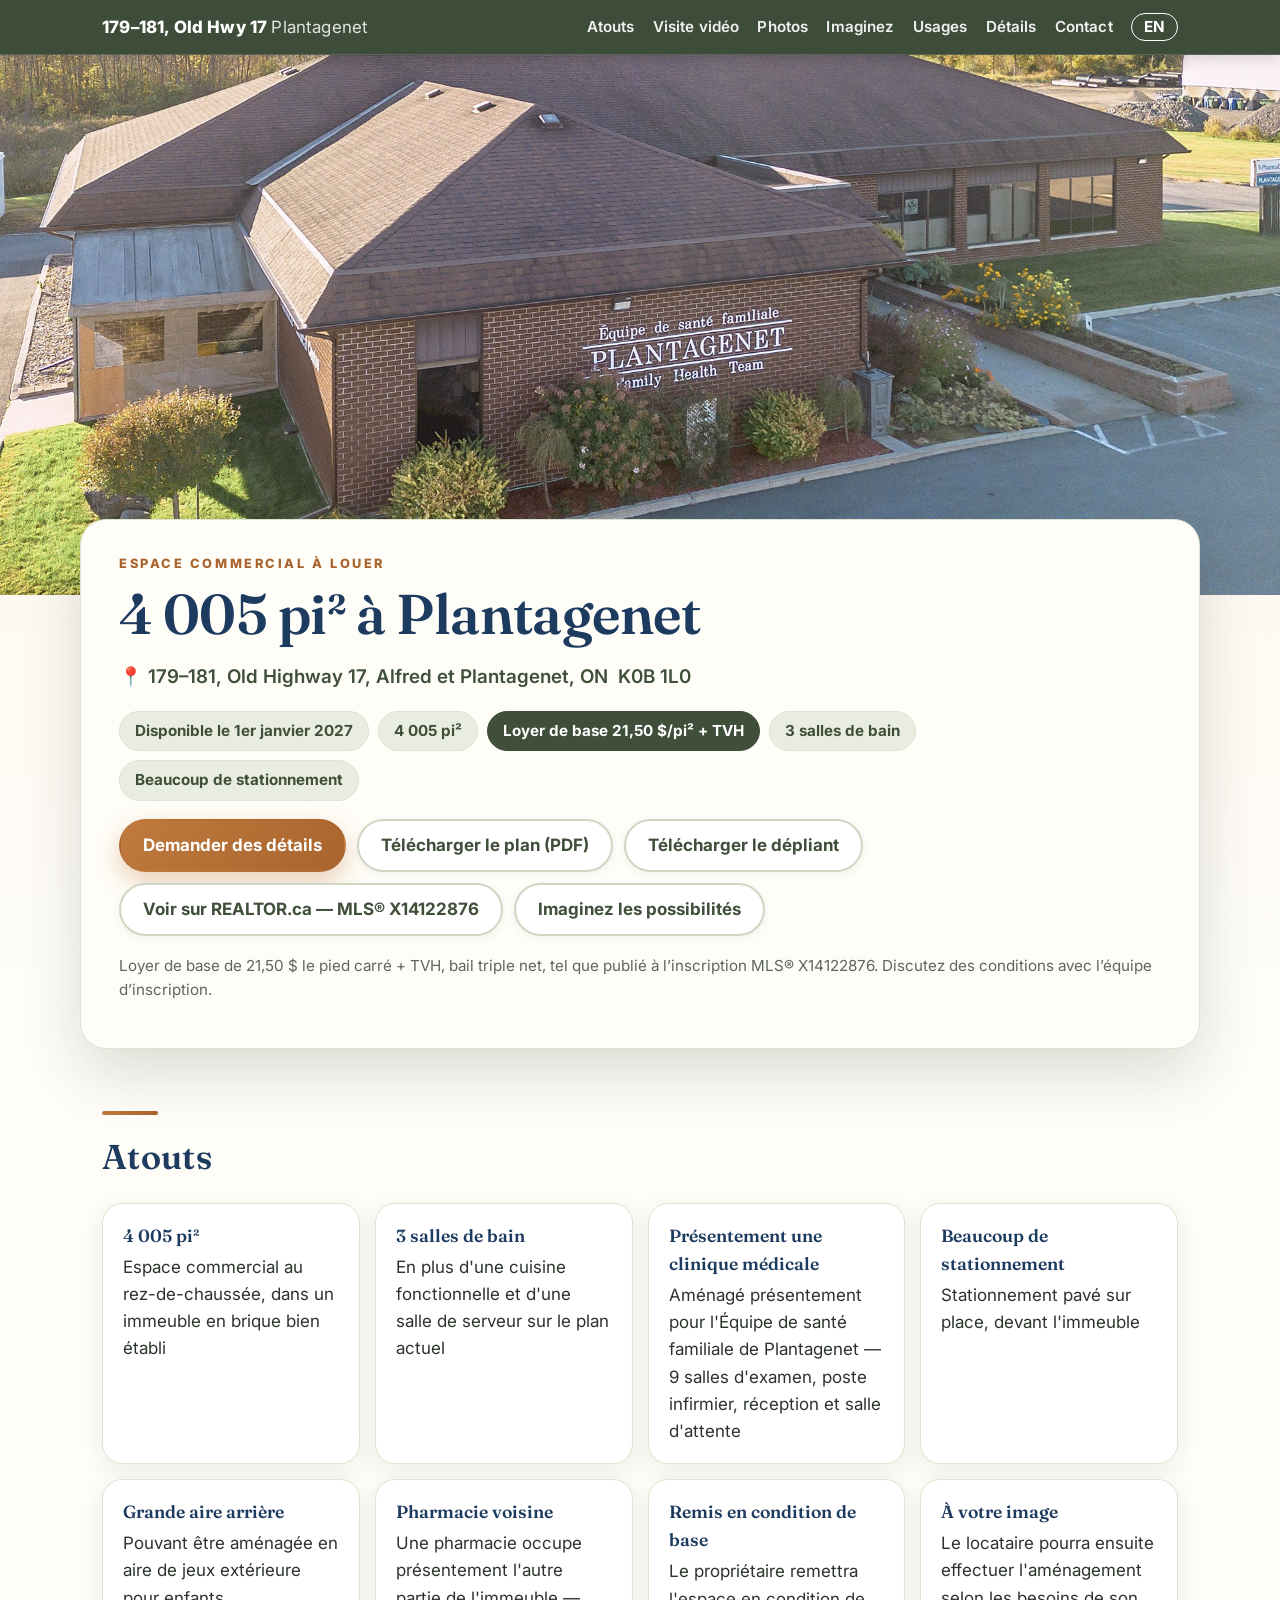
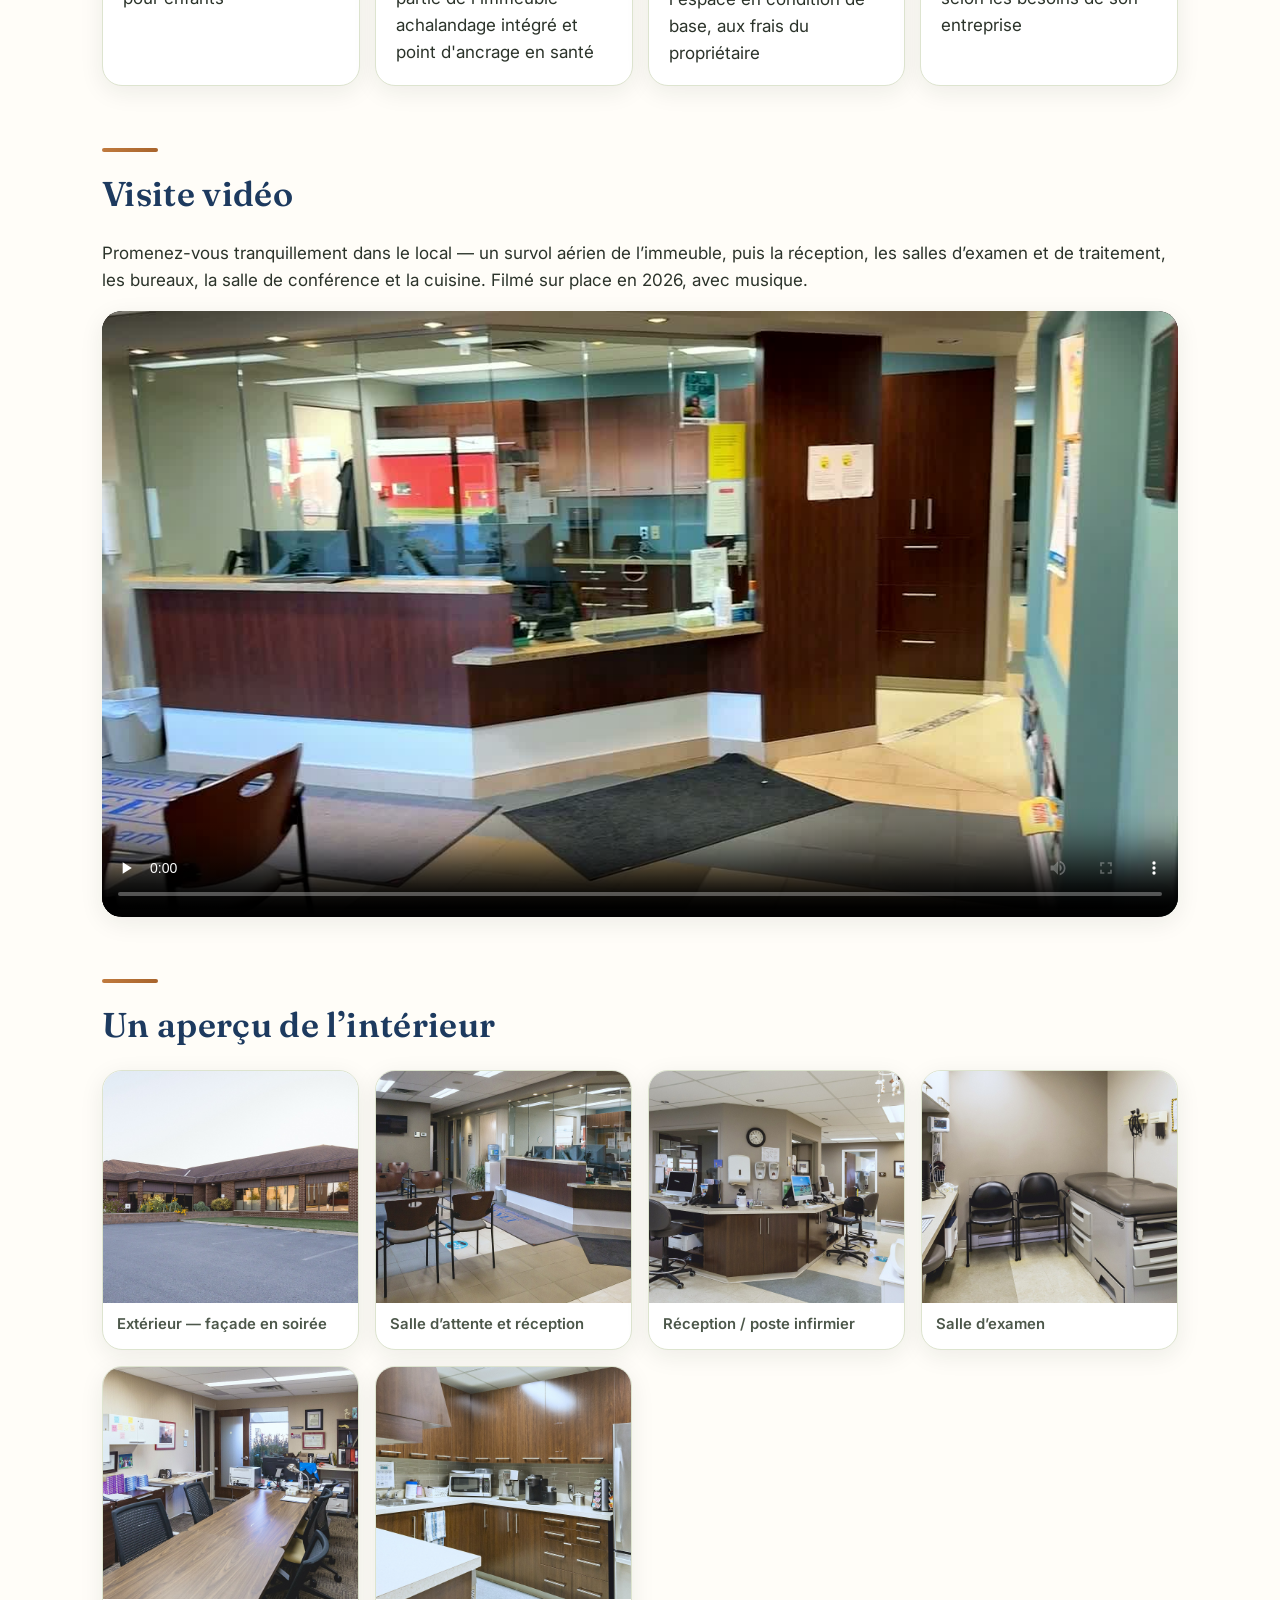
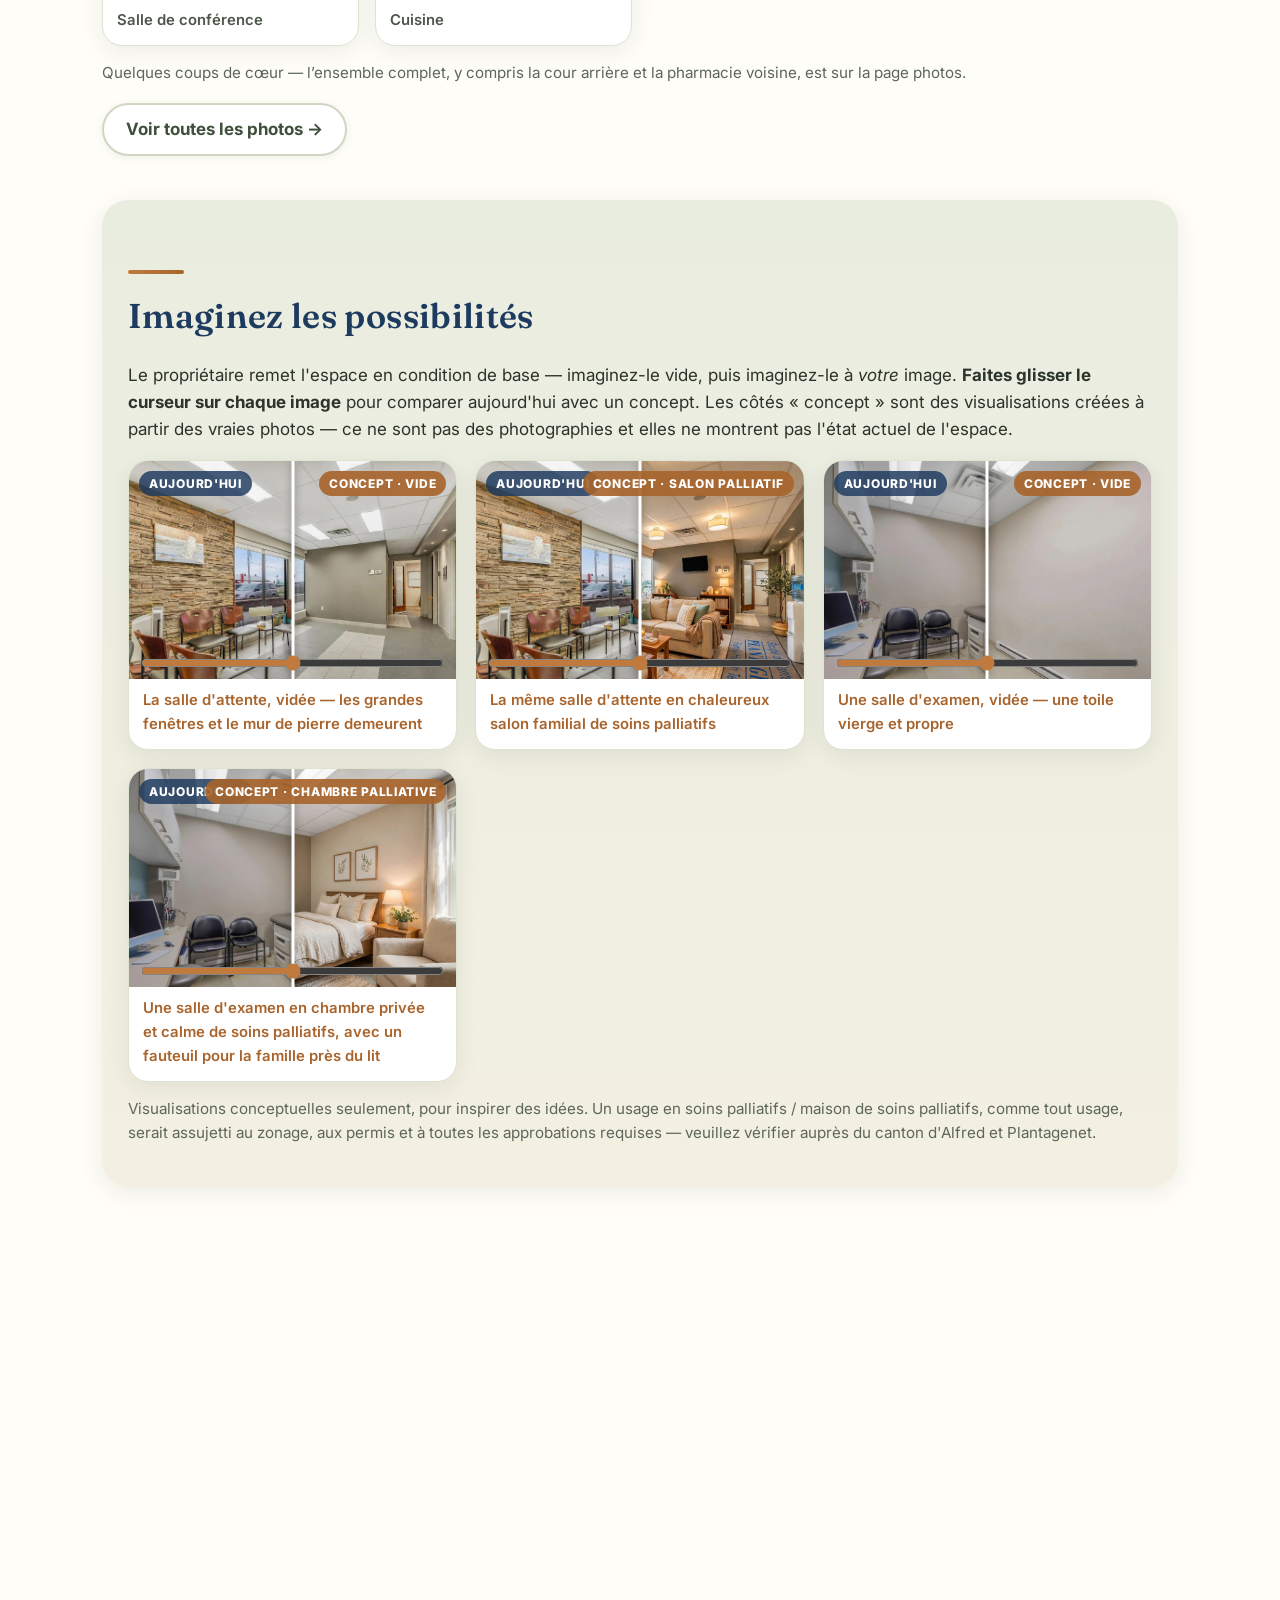
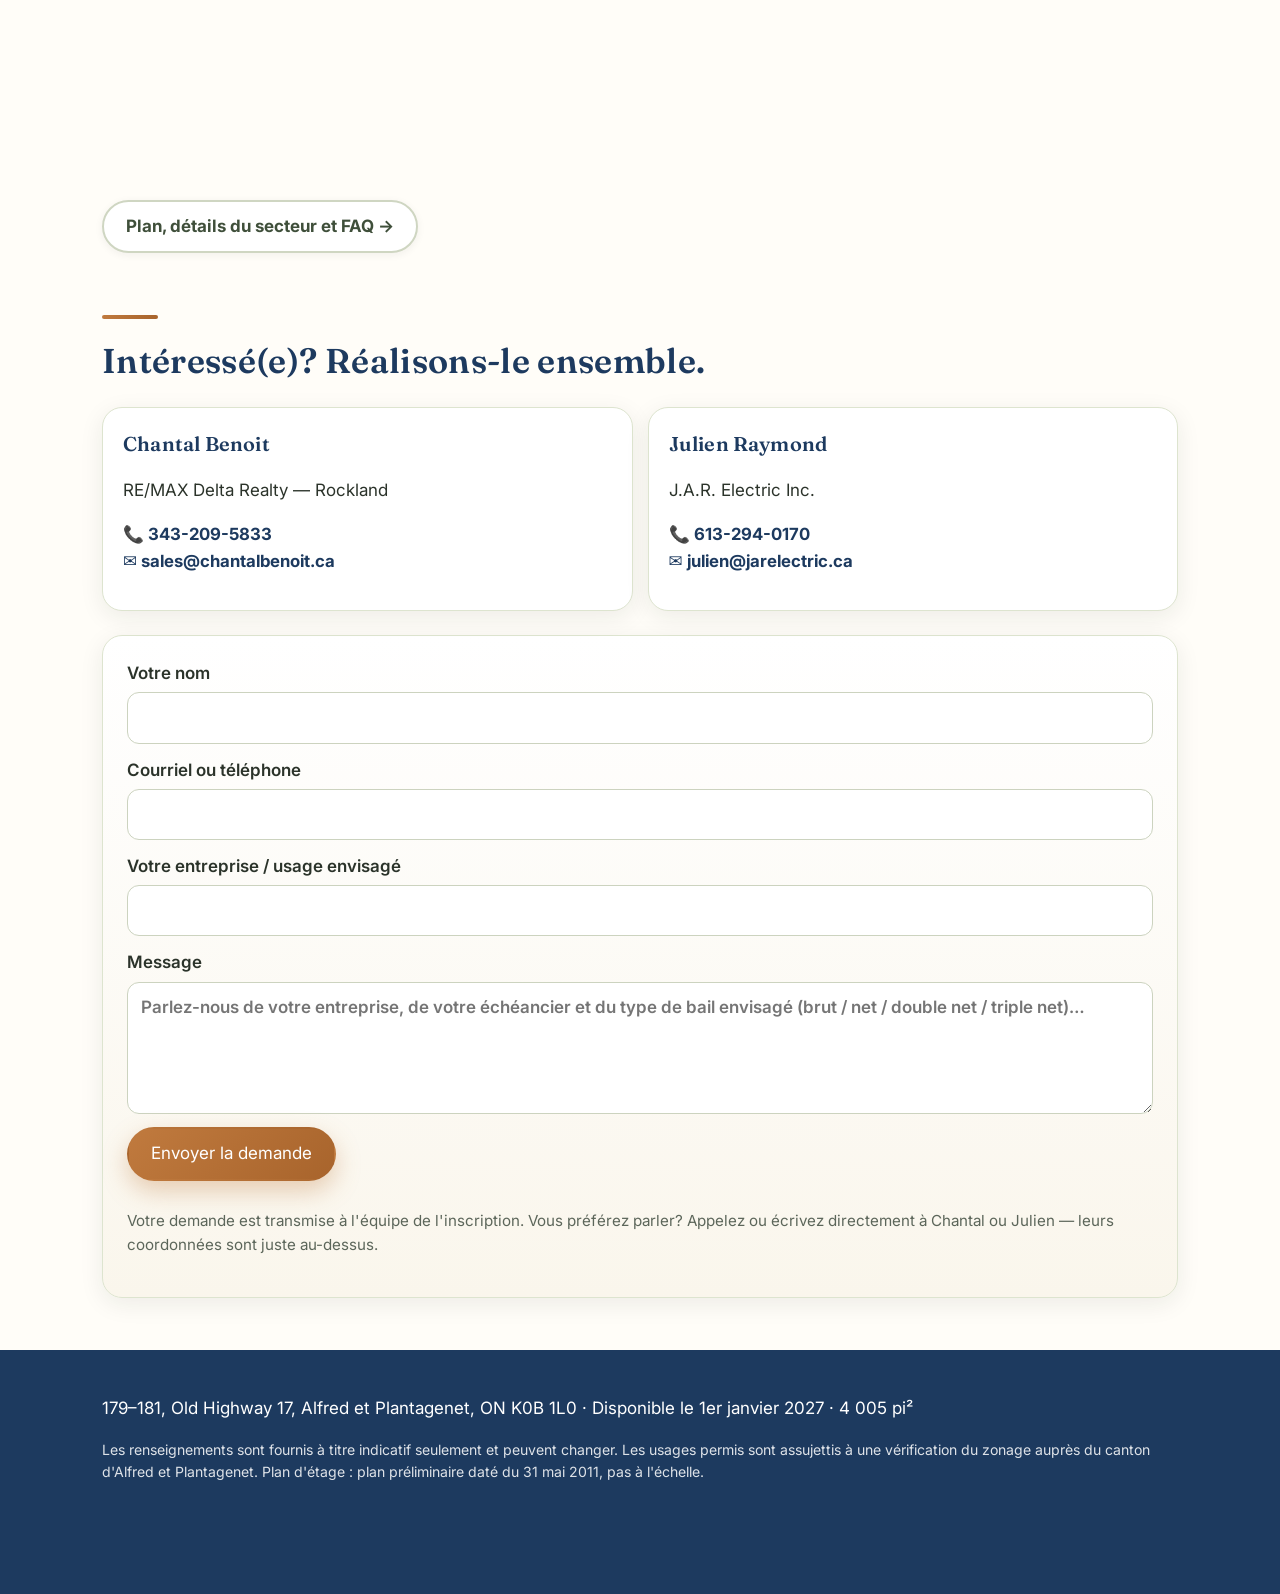
==== fr/index.html @ a7c8dd20 "v8: lighter homepage, photos + details pages, new video music" ====
<!DOCTYPE html>
<html lang="fr">
<head>
<meta charset="UTF-8">
<meta name="viewport" content="width=device-width, initial-scale=1">
<title>Espace commercial à louer — 179–181, Old Highway 17, Plantagenet, ON | 4 005 pi² — Disponible le 1er janvier 2027</title>
<meta name="description" content="4 005 pi² d'espace commercial à louer au 179–181, Old Highway 17, Alfred et Plantagenet, ON K0B 1L0. Disponible le 1er janvier 2027. 3 salles de bain, cuisine fonctionnelle, beaucoup de stationnement, grande aire arrière. Idéal pour garderie, bureau professionnel, entreprise médicale ou de services. Chantal Benoit 343-209-5833 ou Julien Raymond 613-294-0170.">
<link rel="alternate" hreflang="en" href="../">
<link rel="preconnect" href="https://fonts.googleapis.com">
<link rel="preconnect" href="https://fonts.gstatic.com" crossorigin>
<link href="https://fonts.googleapis.com/css2?family=Fraunces:opsz,wght@9..144,500;9..144,600;9..144,700&family=Inter:wght@400;600;700;800&display=swap" rel="stylesheet">
<link rel="icon" href="../assets/favicon.svg" type="image/svg+xml">
<meta property="og:type" content="website">
<meta property="og:title" content="Espace commercial à louer — 179–181, Old Highway 17, Plantagenet, ON">
<meta property="og:description" content="4 005 pi² d'espace commercial à louer à Plantagenet, Ontario. Disponible le 1er janvier 2027. Loyer de base 21,50 $/pi² + TVH (bail triple net).">
<meta property="og:image" content="https://prescott-russell-sites.github.io/179-181-old-highway-17/assets/dan/hero-drone.jpg">
<meta property="og:url" content="https://prescott-russell-sites.github.io/179-181-old-highway-17/fr/">
<link rel="preload" as="image" href="../assets/dan/hero-drone.jpg">
<link rel="stylesheet" href="../assets/style.css">
</head>
<body>
<header class="topbar">
  <div class="wrap topbar-in">
    <a class="brand" href="#">179–181, Old Hwy 17 <span>Plantagenet</span></a>
    <nav>
      <a href="#atouts">Atouts</a><a href="#video">Visite vidéo</a><a href="photos.html">Photos</a><a href="#vision">Imaginez</a><a href="#usages">Usages</a><a href="details.html">Détails</a><a href="#contact">Contact</a>
      <a class="lang" href="../">EN</a>
    </nav>
  </div>
</header>

<section class="hero">
  <img class="hero-img" src="../assets/dan/hero-drone.jpg" alt="Vue aérienne de l'immeuble commercial en brique au 179–181, Old Highway 17, Plantagenet — présentement l'Équipe de santé familiale de Plantagenet">
  <div class="hero-card wrap">
    <p class="eyebrow">Espace commercial à louer</p>
    <h1>4 005 pi² à Plantagenet</h1>
    <p class="addr">📍 179–181, Old Highway 17, Alfred et Plantagenet, ON&nbsp; K0B&nbsp;1L0</p>
    <div class="badges">
      <span>Disponible le 1er janvier 2027</span><span>4 005 pi²</span><span>Loyer de base 21,50 $/pi² + TVH</span><span>3 salles de bain</span><span>Beaucoup de stationnement</span>
    </div>
    <div class="cta-row">
      <a class="btn primary" href="#contact">Demander des détails</a>
      <a class="btn" href="../assets/floor-plan-2011.pdf" download>Télécharger le plan (PDF)</a>
      <a class="btn" href="../assets/flyer.jpg" download>Télécharger le dépliant</a>
      <a class="btn" href="https://www.realtor.ca/real-estate/30450853/179-old-highway-17-highway-alfred-and-plantagenet-608-plantagenet" target="_blank" rel="noopener">Voir sur REALTOR.ca — MLS® X14122876</a>
      <a class="btn" href="#vision">Imaginez les possibilités</a>
    </div>
    <p class="note">Loyer de base de 21,50 $ le pied carré + TVH, bail triple net, tel que publié à l’inscription MLS® X14122876. Discutez des conditions avec l’équipe d’inscription.</p>
  </div>
</section>

<main class="wrap">
  <section id="atouts">
    <h2>Atouts</h2>
    <div class="grid">
      <div class="card"><strong>4 005 pi²</strong><span>Espace commercial au rez-de-chaussée, dans un immeuble en brique bien établi</span></div>
      <div class="card"><strong>3 salles de bain</strong><span>En plus d'une cuisine fonctionnelle et d'une salle de serveur sur le plan actuel</span></div>
      <div class="card"><strong>Présentement une clinique médicale</strong><span>Aménagé présentement pour l'Équipe de santé familiale de Plantagenet — 9 salles d'examen, poste infirmier, réception et salle d'attente</span></div>
      <div class="card"><strong>Beaucoup de stationnement</strong><span>Stationnement pavé sur place, devant l'immeuble</span></div>
      <div class="card"><strong>Grande aire arrière</strong><span>Pouvant être aménagée en aire de jeux extérieure pour enfants</span></div>
      <div class="card"><strong>Pharmacie voisine</strong><span>Une pharmacie occupe présentement l'autre partie de l'immeuble — achalandage intégré et point d'ancrage en santé</span></div>
      <div class="card"><strong>Remis en condition de base</strong><span>Le propriétaire remettra l'espace en condition de base, aux frais du propriétaire</span></div>
      <div class="card"><strong>À votre image</strong><span>Le locataire pourra ensuite effectuer l'aménagement selon les besoins de son entreprise</span></div>
    </div>
  </section>


  <section id="video">
    <h2>Visite vidéo</h2>
    <p>Promenez-vous tranquillement dans le local — un survol aérien de l’immeuble, puis la réception, les salles d’examen et de traitement, les bureaux, la salle de conférence et la cuisine. Filmé sur place en 2026, avec musique.</p>
    <video class="tour-video" controls preload="none" playsinline poster="../assets/video/tour-poster.jpg">
      <source src="../assets/video/tour.mp4" type="video/mp4">
      Votre navigateur ne prend pas en charge la vidéo intégrée — parcourez les photos ci-dessus.
    </video>
  </section>

  <section id="photos">
    <h2>Un aperçu de l’intérieur</h2>
    <div class="gallery">
      <figure><a href="../assets/dan/front-evening.jpg"><img src="../assets/dan/front-evening.jpg" alt="Façade de l’immeuble en soirée"></a><figcaption>Extérieur — façade en soirée</figcaption></figure>
      <figure><a href="../assets/dan/waiting-reception.jpg"><img src="../assets/dan/waiting-reception.jpg" alt="Salle d’attente et comptoir de réception vitré"></a><figcaption>Salle d’attente et réception</figcaption></figure>
      <figure><a href="../assets/dan/nursing-station.jpg"><img src="../assets/dan/nursing-station.jpg" alt="Poste central d’accueil et de soins infirmiers"></a><figcaption>Réception / poste infirmier</figcaption></figure>
      <figure><a href="../assets/dan/exam-room.jpg"><img src="../assets/dan/exam-room.jpg" alt="Salle d’examen avec table d’examen et bureau"></a><figcaption>Salle d’examen</figcaption></figure>
      <figure><a href="../assets/dan/boardroom.jpg"><img src="../assets/dan/boardroom.jpg" alt="Salle de conférence et de réunion"></a><figcaption>Salle de conférence</figcaption></figure>
      <figure><a href="../assets/dan/kitchen.jpg"><img src="../assets/dan/kitchen.jpg" alt="Cuisine fonctionnelle avec armoires et réfrigérateur pleine grandeur"></a><figcaption>Cuisine</figcaption></figure>
    </div>
    <p class="note">Quelques coups de cœur — l’ensemble complet, y compris la cour arrière et la pharmacie voisine, est sur la page photos.</p>
    <p><a class="btn" href="photos.html">Voir toutes les photos →</a></p>
  </section>

  <section id="vision" class="concepts">
    <h2>Imaginez les possibilités</h2>
    <p>Le propriétaire remet l'espace en condition de base — imaginez-le vide, puis imaginez-le à <em>votre</em> image. <strong>Faites glisser le curseur sur chaque image</strong> pour comparer aujourd'hui avec un concept. Les côtés « concept » sont des visualisations créées à partir des vraies photos — ce ne sont pas des photographies et elles ne montrent pas l'état actuel de l'espace.</p>
    <div class="compare-grid">
      <figure>
        <div class="compare"><img src="../assets/photos/waiting-area.jpg" alt="La salle d'attente aujourd'hui, en clinique"><img class="cmp-top" src="../assets/concepts/waiting-empty.jpg" alt="Visualisation conceptuelle : la salle d'attente complètement vide"><span class="cmp-label left">Aujourd'hui</span><span class="cmp-label right">Concept · Vide</span><input type="range" min="0" max="100" value="50" aria-label="Glisser pour comparer la salle d'attente aujourd'hui avec le concept vide"></div>
        <figcaption>La salle d'attente, vidée — les grandes fenêtres et le mur de pierre demeurent</figcaption>
      </figure>
      <figure>
        <div class="compare"><img src="../assets/photos/waiting-area.jpg" alt="La salle d'attente aujourd'hui, en clinique"><img class="cmp-top" src="../assets/concepts/palliative-lounge.jpg" alt="Visualisation conceptuelle : la salle d'attente en salon familial de soins palliatifs"><span class="cmp-label left">Aujourd'hui</span><span class="cmp-label right">Concept · Salon palliatif</span><input type="range" min="0" max="100" value="50" aria-label="Glisser pour comparer la salle d'attente aujourd'hui avec le concept de salon de soins palliatifs"></div>
        <figcaption>La même salle d'attente en chaleureux salon familial de soins palliatifs</figcaption>
      </figure>
      <figure>
        <div class="compare"><img src="../assets/photos/exam-room.jpg" alt="Une salle d'examen aujourd'hui"><img class="cmp-top" src="../assets/concepts/exam-empty.jpg" alt="Visualisation conceptuelle : une salle d'examen complètement vide"><span class="cmp-label left">Aujourd'hui</span><span class="cmp-label right">Concept · Vide</span><input type="range" min="0" max="100" value="50" aria-label="Glisser pour comparer la salle d'examen aujourd'hui avec le concept vide"></div>
        <figcaption>Une salle d'examen, vidée — une toile vierge et propre</figcaption>
      </figure>
      <figure>
        <div class="compare"><img src="../assets/photos/exam-room.jpg" alt="Une salle d'examen aujourd'hui"><img class="cmp-top" src="../assets/concepts/palliative-bedroom.jpg" alt="Visualisation conceptuelle : une salle d'examen en chambre privée de soins palliatifs"><span class="cmp-label left">Aujourd'hui</span><span class="cmp-label right">Concept · Chambre palliative</span><input type="range" min="0" max="100" value="50" aria-label="Glisser pour comparer la salle d'examen aujourd'hui avec le concept de chambre de soins palliatifs"></div>
        <figcaption>Une salle d'examen en chambre privée et calme de soins palliatifs, avec un fauteuil pour la famille près du lit</figcaption>
      </figure>
    </div>
    <p class="note">Visualisations conceptuelles seulement, pour inspirer des idées. Un usage en soins palliatifs / maison de soins palliatifs, comme tout usage, serait assujetti au zonage, aux permis et à toutes les approbations requises — veuillez vérifier auprès du canton d'Alfred et Plantagenet.</p>
  </section>


  <section id="usages">
    <h2>Une excellente possibilité pour…</h2>
    <ul class="uses">
      <li>Une garderie — avec de l'espace à l'arrière pour une aire de jeux extérieure</li>
      <li>Un bureau professionnel</li>
      <li>Une entreprise médicale ou liée à la santé — l'espace a fait ses preuves comme clinique, à côté d'une pharmacie</li>
      <li>Un cabinet dentaire</li>
      <li>Des services de bien-être</li>
      <li>Des services aux aînés ou des soins palliatifs — deux usages nommés idéaux dans l’inscription MLS®</li>
      <li>Une entreprise de services</li>
      <li>Tout autre usage commercial permis selon le zonage</li>
    </ul>
  </section>
  <p style="margin-top:14px"><a class="btn" href="details.html">Plan, détails du secteur et FAQ →</a></p>




  <section id="contact">
    <h2>Intéressé(e)? Réalisons-le ensemble.</h2>
    <div class="grid two">
      <div class="card contact-card">
        <h3>Chantal Benoit</h3>
        <p>RE/MAX Delta Realty — Rockland</p>
        <p><a href="tel:+13432095833">📞 343-209-5833</a><br><a href="mailto:sales@chantalbenoit.ca">✉️ sales@chantalbenoit.ca</a></p>
      </div>
      <div class="card contact-card">
        <h3>Julien Raymond</h3>
        <p>J.A.R. Electric Inc.</p>
        <p><a href="tel:+16132940170">📞 613-294-0170</a><br><a href="mailto:julien@jarelectric.ca">✉️ julien@jarelectric.ca</a></p>
      </div>
    </div>

    <form name="inquiry" method="POST" data-netlify="true" class="form">
      <input type="hidden" name="form-name" value="inquiry">
      <label>Votre nom <input name="name" required></label>
      <label>Courriel ou téléphone <input name="contact" required></label>
      <label>Votre entreprise / usage envisagé <input name="use"></label>
      <label>Message <textarea name="message" rows="4" placeholder="Parlez-nous de votre entreprise, de votre échéancier et du type de bail envisagé (brut / net / double net / triple net)…"></textarea></label>
      <button class="btn primary" type="submit">Envoyer la demande</button>
      <p class="note">Votre demande est transmise à l'équipe de l'inscription. Vous préférez parler? Appelez ou écrivez directement à Chantal ou Julien — leurs coordonnées sont juste au-dessus.</p>
    </form>
  </section>
</main>

<footer>
  <div class="wrap">
    <p>179–181, Old Highway 17, Alfred et Plantagenet, ON K0B 1L0 · Disponible le 1er janvier 2027 · 4 005 pi²</p>
    <p class="small">Les renseignements sont fournis à titre indicatif seulement et peuvent changer. Les usages permis sont assujettis à une vérification du zonage auprès du canton d'Alfred et Plantagenet. Plan d'étage : plan préliminaire daté du 31 mai 2011, pas à l'échelle.</p>
  </div>
</footer>

<div class="callbar">
  <a href="tel:+13432095833">Appeler Chantal</a><a href="tel:+16132940170">Appeler Julien</a><a href="#contact">Demande</a>
</div>
<script src="../assets/site.js"></script>
</body>
</html>
---- assets/style.css ----
:root{
  --green:#3f4f3a; --green2:#5c7050; --sage:#e9ede0; --sage2:#dde4cf;
  --cream:#faf6ec; --paper:#fffdf8; --navy:#1d3a5f; --ink:#2b332a;
  --accent:#c07a3e; --accent2:#a8642c; --red:#c1272d;
  --shadow:0 10px 30px rgba(43,51,42,.12); --radius:18px;
}
*{box-sizing:border-box}
html{scroll-behavior:smooth}
body{margin:0;font-family:system-ui,-apple-system,"Segoe UI",Roboto,Arial,sans-serif;color:var(--ink);background:var(--paper);line-height:1.6;font-size:17px}
h1,h2,h3{font-family:Georgia,"Times New Roman",serif;font-weight:600;color:var(--navy);letter-spacing:.01em}
.wrap{max-width:1120px;margin:0 auto;padding:0 22px}
img{max-width:100%}

/* Top bar */
.topbar{background:rgba(63,79,58,.97);color:#fff;position:sticky;top:0;z-index:20;box-shadow:0 2px 14px rgba(0,0,0,.18);backdrop-filter:blur(6px)}
.topbar-in{display:flex;justify-content:space-between;align-items:center;gap:16px;padding:13px 22px}
.brand{color:#fff;text-decoration:none;font-weight:800;font-size:1.06rem}
.brand span{font-weight:400;opacity:.85}
.topbar nav{display:flex;gap:18px;flex-wrap:wrap;align-items:center}
.topbar nav a{color:#fff;text-decoration:none;font-size:.95rem;opacity:.92}
.topbar nav a:hover{opacity:1;text-decoration:underline}
.topbar nav a.lang{border:1.5px solid #fff;border-radius:999px;padding:1px 12px;font-weight:700;opacity:1}

/* Hero */
.hero{background:linear-gradient(180deg,var(--cream),var(--paper));padding-bottom:36px}
.hero-img{width:100%;height:52vh;min-height:320px;object-fit:cover;display:block}
.hero-card{padding-top:26px;text-align:left}
.eyebrow{text-transform:uppercase;letter-spacing:.16em;color:var(--accent2);font-weight:800;margin:0;font-size:.85rem}
h1{font-size:clamp(2.2rem,5.4vw,3.5rem);line-height:1.04;margin:.18em 0 .25em}
h2{font-size:clamp(1.6rem,3.2vw,2.15rem);margin:1.8em 0 .55em;padding-bottom:.3em;border-bottom:3px solid var(--sage2)}
h3{font-size:1.25rem;margin:1.2em 0 .4em}
.addr{font-size:1.18rem;font-weight:600;color:var(--green)}
.badges{display:flex;gap:9px;flex-wrap:wrap;margin:16px 0}
.badges span{background:var(--green);color:#fff;border-radius:999px;padding:7px 15px;font-weight:600;font-size:.95rem;box-shadow:0 3px 10px rgba(63,79,58,.25)}
.cta-row{display:flex;gap:11px;flex-wrap:wrap;margin:18px 0}
.btn{display:inline-block;border:2px solid var(--green);color:var(--green);background:#fff;text-decoration:none;font-weight:700;border-radius:999px;padding:11px 22px;transition:transform .15s ease,background .15s ease,color .15s ease}
.btn:hover{transform:translateY(-1px);background:var(--sage)}
.btn.primary{background:var(--accent);border-color:var(--accent);color:#fff;box-shadow:0 6px 16px rgba(192,122,62,.35)}
.btn.primary:hover{background:var(--accent2)}
.note{color:#5c665a;font-size:.95rem}
.small{font-size:.88rem}

/* Cards and grids */
.grid{display:grid;grid-template-columns:repeat(auto-fit,minmax(235px,1fr));gap:15px}
.grid.two{grid-template-columns:repeat(auto-fit,minmax(290px,1fr))}
.card{background:linear-gradient(180deg,#fff,var(--cream));border:1px solid var(--sage2);border-radius:var(--radius);padding:18px 20px;box-shadow:var(--shadow)}
.card strong{display:block;font-size:1.1rem;color:var(--navy);margin-bottom:4px;font-family:Georgia,serif;font-weight:600}
.contact-card h3{margin:.1em 0}
.contact-card a{color:var(--navy);font-weight:700;text-decoration:none;font-size:1.05rem}
.contact-card a:hover{text-decoration:underline}

/* Gallery */
.gallery{display:grid;grid-template-columns:repeat(auto-fit,minmax(245px,1fr));gap:16px}
.gallery figure{margin:0;background:#fff;border-radius:var(--radius);overflow:hidden;box-shadow:var(--shadow);border:1px solid var(--sage2)}
.gallery img{width:100%;height:215px;object-fit:cover;display:block;transition:transform .35s ease}
.gallery figure:hover img{transform:scale(1.04)}
.gallery figcaption{font-size:.93rem;color:#4c574a;padding:10px 14px 12px;font-weight:600}

/* Concept section */
.concepts{background:linear-gradient(180deg,var(--sage),#f3f0e2);border-radius:24px;padding:8px 26px 26px;margin-top:44px;box-shadow:var(--shadow)}
.concept-tag{display:inline-block;background:var(--accent);color:#fff;font-size:.72rem;font-weight:800;letter-spacing:.12em;border-radius:999px;padding:3px 11px;margin-bottom:8px;text-transform:uppercase}
.gallery figure.concept figcaption{color:var(--accent2)}

/* Before/after compare sliders */
.compare-grid{display:grid;grid-template-columns:repeat(auto-fit,minmax(300px,1fr));gap:18px}
.compare-grid figure{margin:0;background:#fff;border-radius:var(--radius);overflow:hidden;box-shadow:var(--shadow);border:1px solid var(--sage2)}
.compare-grid figcaption{font-size:.93rem;color:var(--accent2);padding:10px 14px 12px;font-weight:600}
.compare{position:relative;aspect-ratio:3/2;overflow:hidden;--pos:50%}
.compare>img{position:absolute;inset:0;width:100%;height:100%;object-fit:cover}
.compare>img.cmp-top{clip-path:inset(0 0 0 var(--pos))}
.compare::after{content:"";position:absolute;top:0;bottom:0;left:var(--pos);width:3px;background:#fff;box-shadow:0 0 8px rgba(0,0,0,.4);transform:translateX(-50%)}
.cmp-label{position:absolute;top:10px;background:rgba(29,58,95,.82);color:#fff;font-size:.75rem;font-weight:800;letter-spacing:.06em;padding:3px 10px;border-radius:999px;text-transform:uppercase;z-index:2}
.cmp-label.left{left:10px}.cmp-label.right{right:10px;background:rgba(168,100,44,.9)}
.compare input[type=range]{position:absolute;left:0;right:0;bottom:8px;width:calc(100% - 24px);margin:0 12px;accent-color:var(--accent);z-index:3;cursor:ew-resize}

/* FAQ accordion */
#faq details{background:linear-gradient(180deg,#fff,var(--cream));border:1px solid var(--sage2);border-radius:14px;padding:14px 18px;margin:10px 0;box-shadow:0 4px 14px rgba(43,51,42,.07)}
#faq summary{font-weight:700;color:var(--navy);cursor:pointer;font-size:1.05rem}
#faq details p{margin:.5em 0 .2em}

/* Lightbox */
.lightbox{position:fixed;inset:0;background:rgba(20,26,20,.93);display:none;align-items:center;justify-content:center;z-index:60;flex-direction:column}
.lightbox.open{display:flex}
.lightbox img{max-width:94vw;max-height:82vh;border-radius:12px;box-shadow:0 20px 60px rgba(0,0,0,.5)}
.lightbox .lb-cap{color:#fff;margin-top:12px;font-size:.98rem;text-align:center;padding:0 16px}
.lightbox button{position:absolute;background:rgba(255,255,255,.14);color:#fff;border:0;border-radius:999px;width:46px;height:46px;font-size:1.3rem;cursor:pointer}
.lightbox button:hover{background:rgba(255,255,255,.3)}
.lb-close{top:16px;right:16px}.lb-prev{left:14px;top:50%}.lb-next{right:14px;top:50%}

/* Floor plan, uses, map, form */
.plan{width:100%;border:1px solid #d8dcc9;border-radius:var(--radius);background:#fff;box-shadow:var(--shadow)}
.uses{list-style:none;padding:0}
.uses li{margin:.55em 0;font-size:1.06rem;background:var(--cream);border-left:5px solid var(--accent);border-radius:10px;padding:10px 16px}
.map{width:100%;height:370px;border:0;border-radius:var(--radius);box-shadow:var(--shadow)}
.form{display:grid;gap:13px;margin-top:24px;background:linear-gradient(180deg,#fff,var(--cream));border:1px solid var(--sage2);padding:24px;border-radius:var(--radius);box-shadow:var(--shadow)}
.form label{display:grid;gap:5px;font-weight:600}
.form input,.form textarea{font:inherit;padding:11px 13px;border:1px solid #bfc7b2;border-radius:10px;width:100%;background:#fff}
.form input:focus,.form textarea:focus{outline:2px solid var(--green2);outline-offset:1px}
.form button{justify-self:start;cursor:pointer;font:inherit}

/* Footer and mobile call bar */
footer{background:var(--green);color:#fff;margin-top:52px;padding:28px 0 96px}
footer .small{opacity:.85}
.callbar{position:fixed;left:0;right:0;bottom:0;background:rgba(255,253,248,.97);border-top:1px solid #ddd;display:none;z-index:30;box-shadow:0 -4px 16px rgba(0,0,0,.08)}
.callbar a{flex:1;text-align:center;padding:14px 4px;font-weight:800;color:var(--green);text-decoration:none;border-right:1px solid #eee}
@media(max-width:700px){.callbar{display:flex}.topbar nav a:not(.lang){display:none}.concepts{padding:8px 16px 20px}}
@media (prefers-reduced-motion: reduce){*{transition:none!important;scroll-behavior:auto}}

.tour-video{width:100%;border-radius:var(--radius);box-shadow:var(--shadow);background:#000;display:block}

/* ===== v7 modern refresh (Oct 27, 2026) ===== */
:root{--shadow:0 6px 24px rgba(29,42,29,.08);--shadow-lg:0 24px 60px rgba(29,42,29,.16);--radius:20px}
body{font-family:"Inter",system-ui,-apple-system,"Segoe UI",Roboto,Arial,sans-serif;-webkit-font-smoothing:antialiased;text-rendering:optimizeLegibility}
h1,h2,h3,.card strong{font-family:"Fraunces",Georgia,"Times New Roman",serif}
::selection{background:var(--sage2)}
.topbar{background:rgba(46,61,42,.92);backdrop-filter:blur(12px);border-bottom:1px solid rgba(255,255,255,.14)}
.brand{letter-spacing:.01em}
.topbar nav a{font-weight:600;letter-spacing:.01em}
.hero{padding-bottom:0}
.hero-img{height:60vh;min-height:360px;filter:saturate(1.06)}
.hero-card{background:var(--paper);border:1px solid var(--sage2);border-radius:26px;box-shadow:var(--shadow-lg);padding:34px 38px 30px;margin-top:-76px;position:relative;z-index:2}
.eyebrow{font-size:.8rem;letter-spacing:.2em}
h1{letter-spacing:-.01em}
h2{border-bottom:none;padding-bottom:0}
h2::before{content:"";display:block;width:56px;height:4px;border-radius:99px;background:linear-gradient(90deg,var(--accent),var(--accent2));margin-bottom:14px}
.badges span{background:var(--sage);color:var(--green);border:1px solid var(--sage2);box-shadow:none;font-weight:700}
.badges span:nth-child(3){background:var(--green);color:#fff;border-color:var(--green)}
.btn{border-color:#cfd6c2;color:var(--green);box-shadow:0 2px 8px rgba(29,42,29,.06)}
.btn:hover{background:var(--sage);box-shadow:0 8px 20px rgba(29,42,29,.12)}
.btn.primary{background:linear-gradient(135deg,var(--accent),var(--accent2));border-color:transparent;box-shadow:0 10px 24px rgba(192,122,62,.35)}
.btn.primary:hover{filter:brightness(1.06);background:linear-gradient(135deg,var(--accent),var(--accent2))}
.card{background:#fff;transition:transform .25s ease,box-shadow .25s ease}
.card:hover{transform:translateY(-3px);box-shadow:var(--shadow-lg)}
.gallery figure{border-radius:20px}
.gallery img{height:232px}
#faq details{border-radius:16px;box-shadow:0 2px 10px rgba(43,51,42,.05)}
#faq summary{list-style:none;display:flex;justify-content:space-between;align-items:center;gap:12px}
#faq summary::-webkit-details-marker{display:none}
#faq summary::after{content:"▾";color:var(--accent2);font-size:1.15rem;transition:transform .25s ease;flex:none}
#faq details[open ] summary::after{transform:rotate(180deg)}
.form{border-radius:20px}
.form input,.form textarea{border-radius:12px;border-color:#ccd3bf}
.form input:focus,.form textarea:focus{outline:2px solid var(--accent);outline-offset:1px;border-color:var(--accent)}
.uses li{border-radius:12px;box-shadow:0 2px 8px rgba(43,51,42,.05)}
.concepts{border-radius:26px}
.tour-video{border-radius:20px}
footer{background:var(--navy)}
.reveal{opacity:0;transform:translateY(16px);transition:opacity .6s ease,transform .6s ease}
.reveal.in{opacity:1;transform:none}
@media(max-width:700px){.hero-card{padding:24px 20px 20px;margin-top:-44px;border-radius:20px}.hero-img{height:44vh;min-height:260px}}
@media (prefers-reduced-motion: reduce){.reveal{opacity:1;transform:none}}
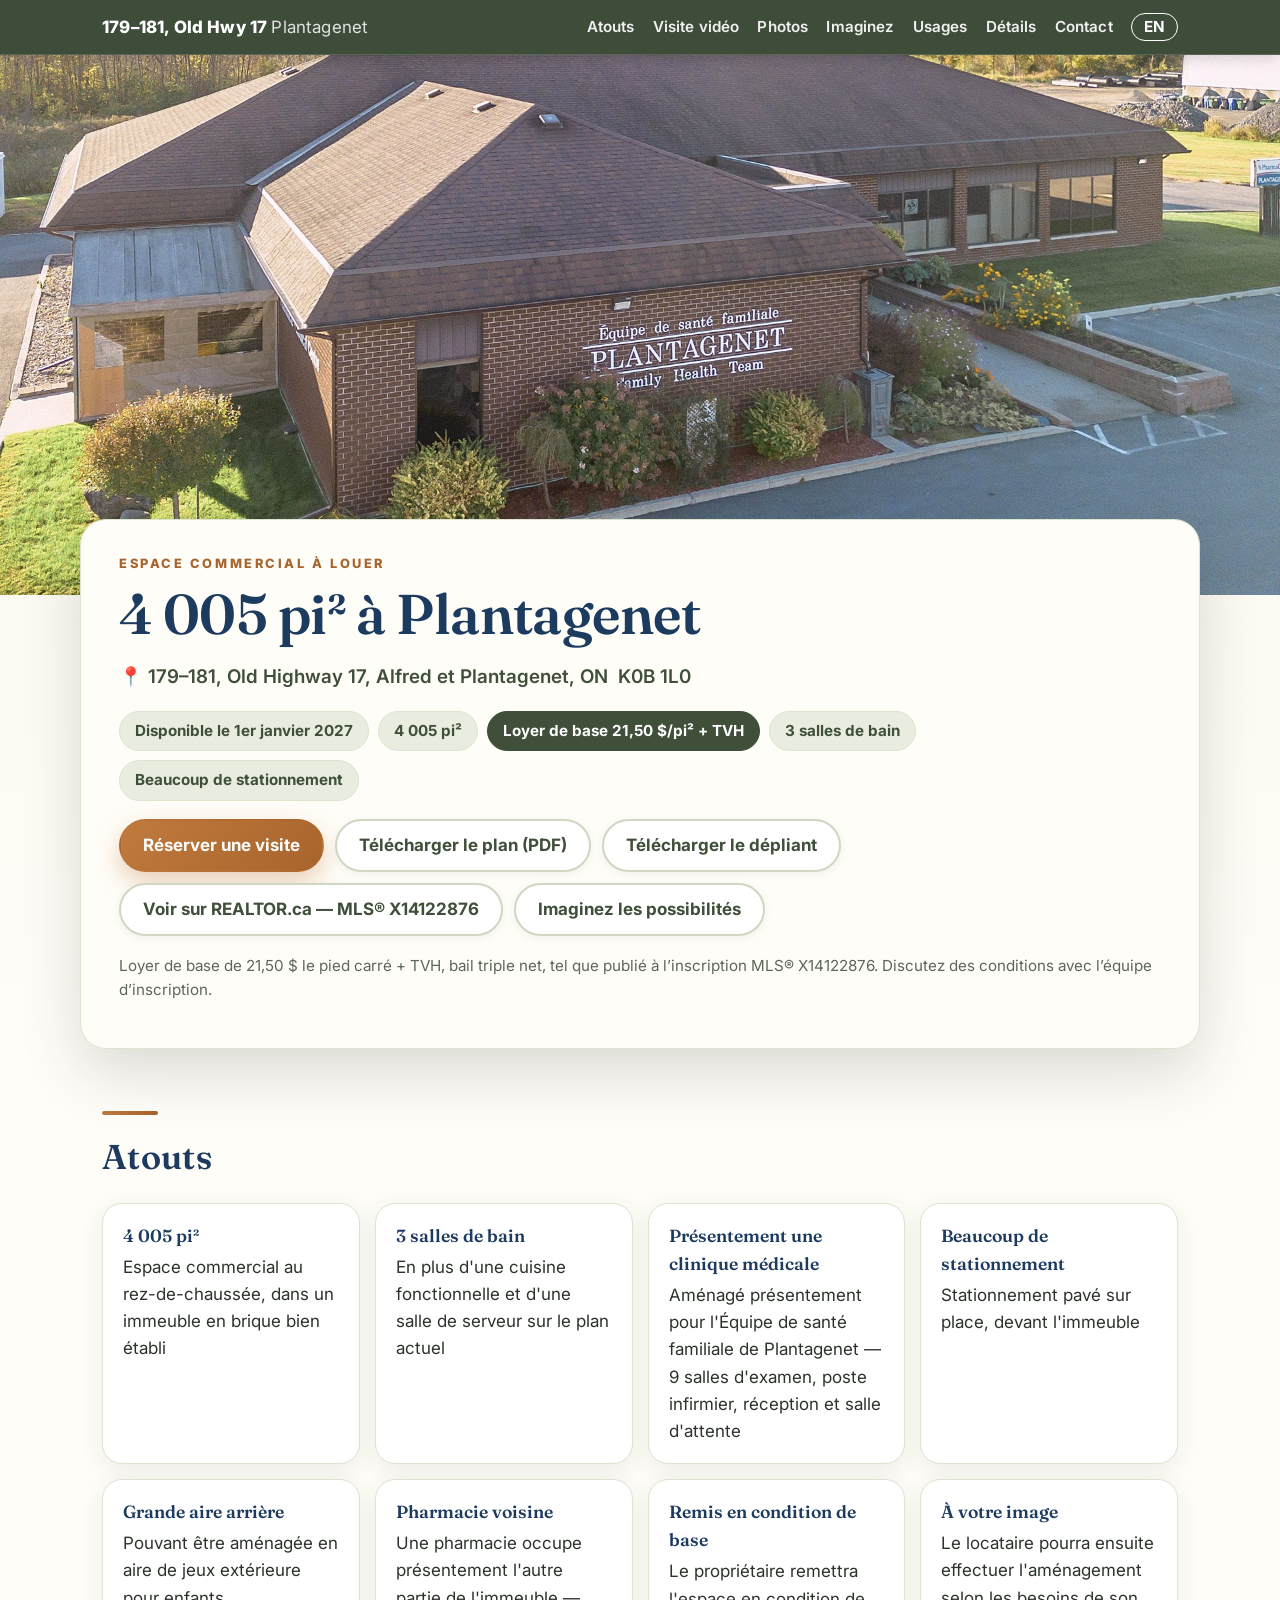
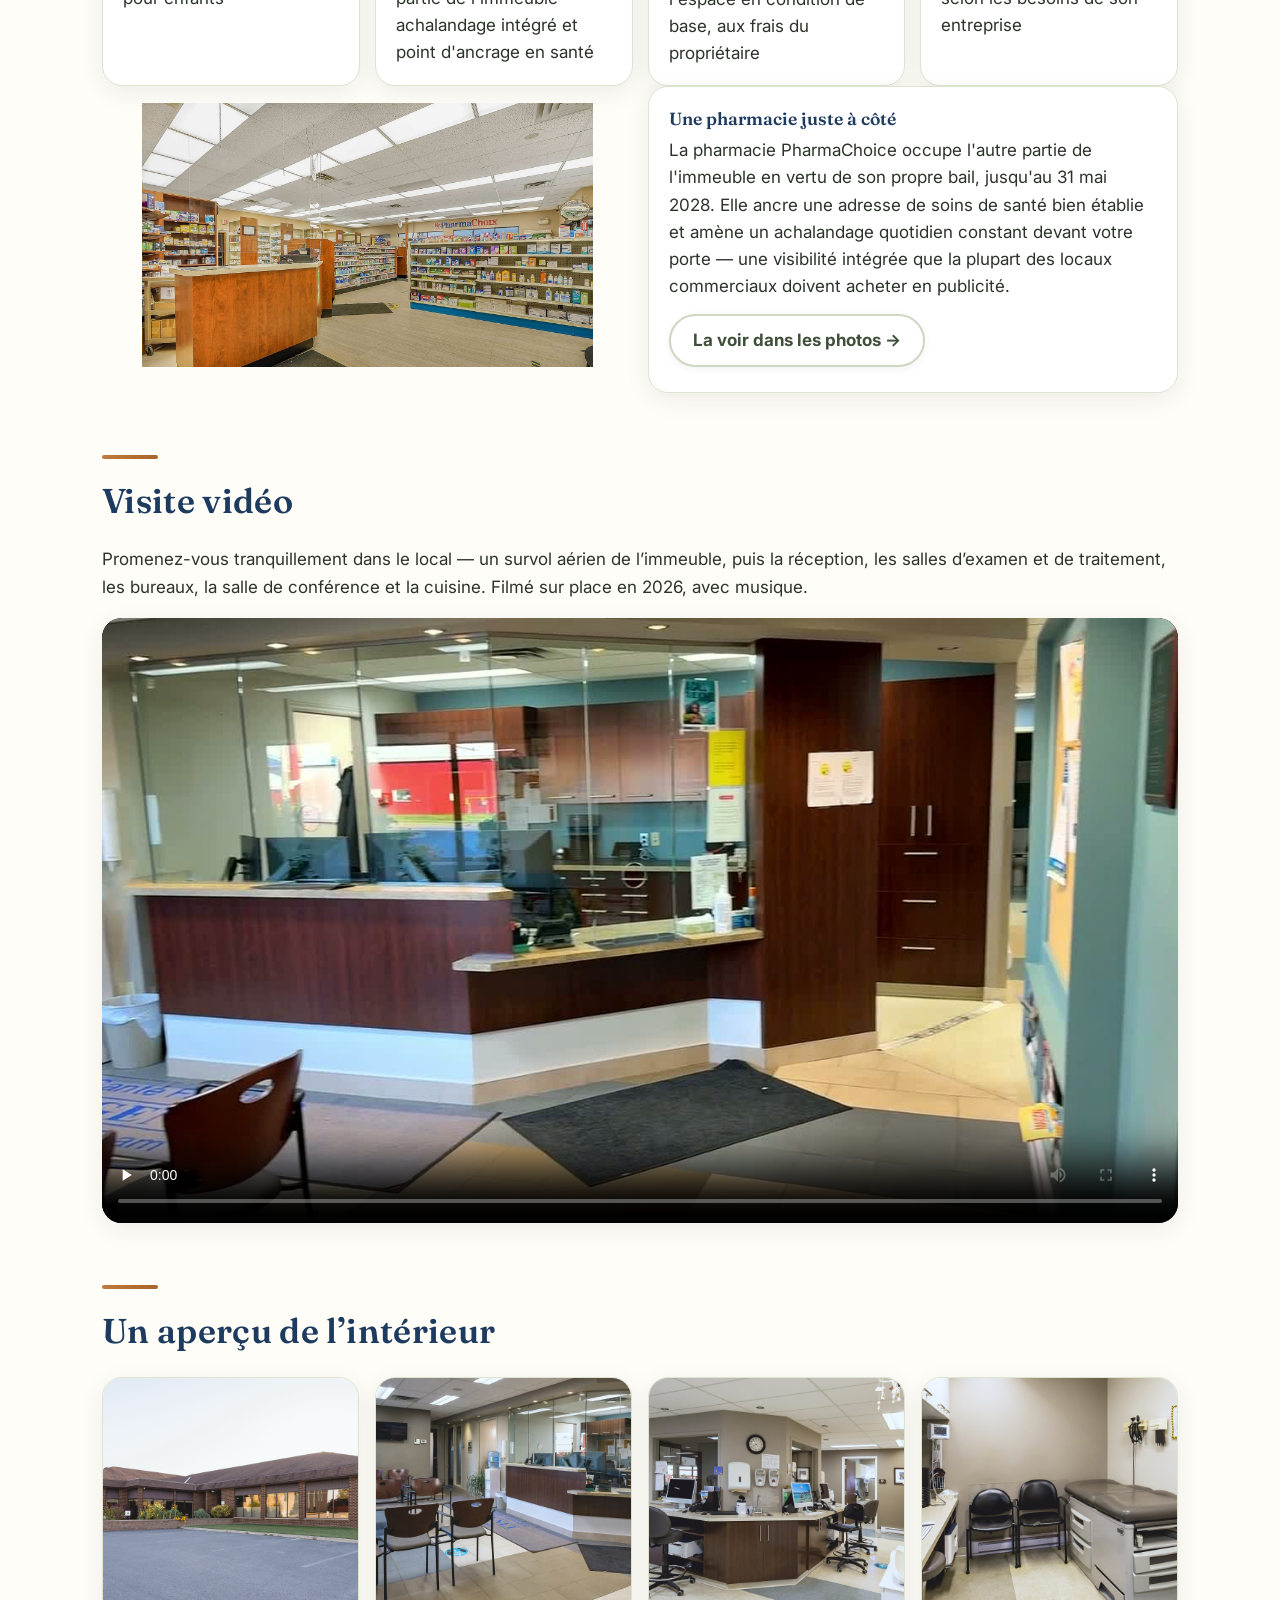
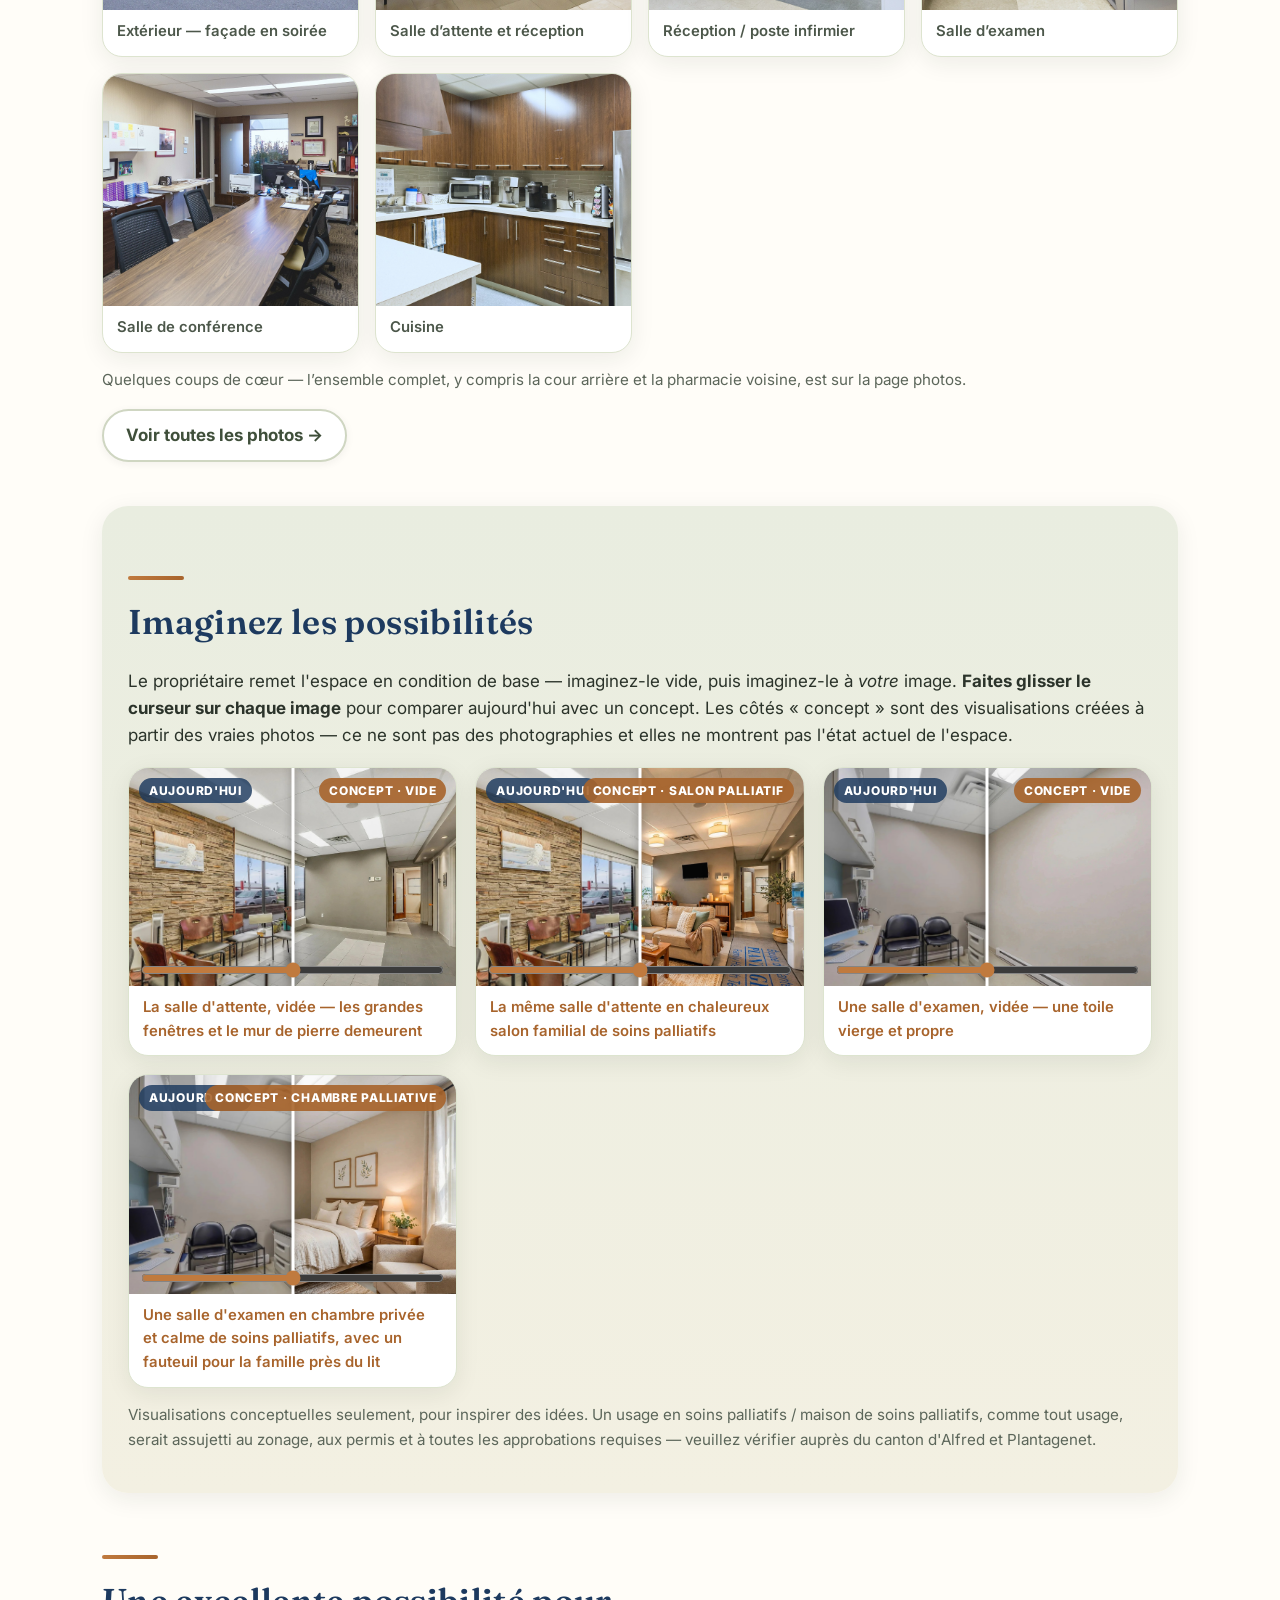
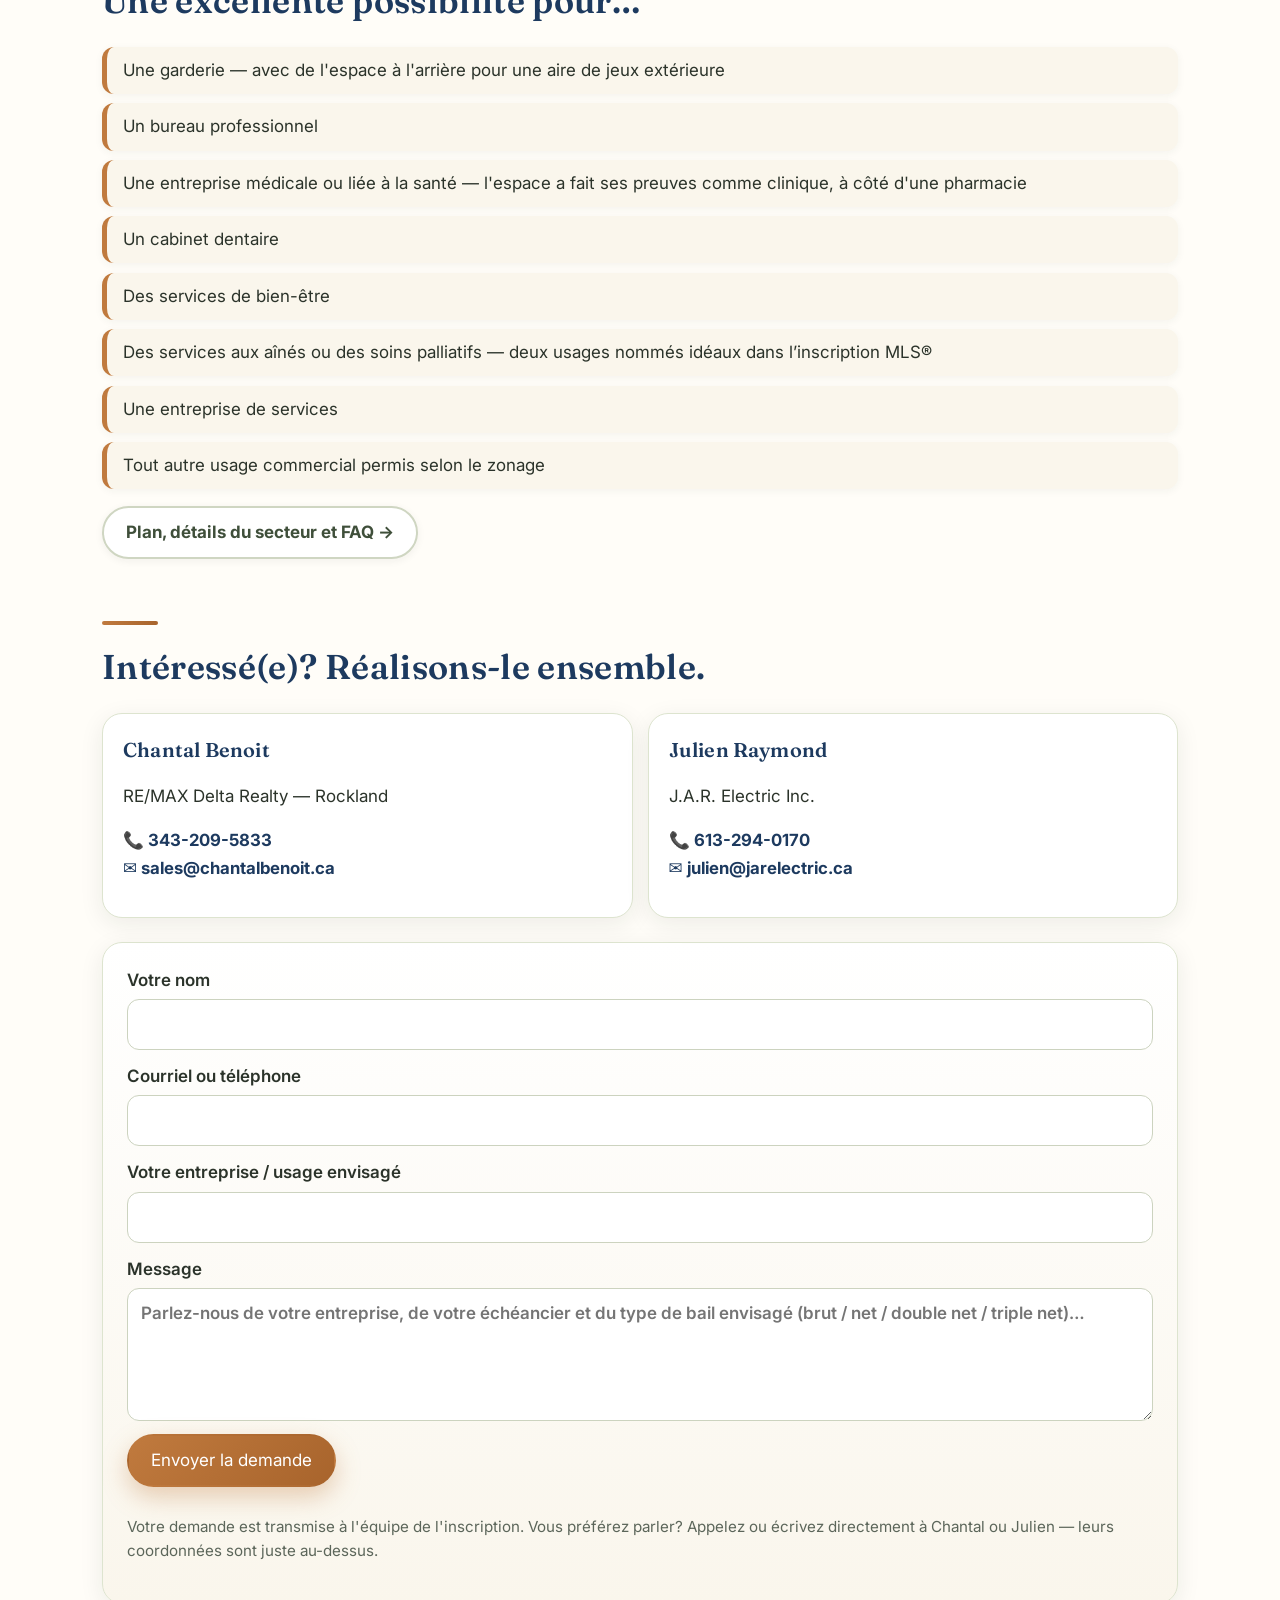
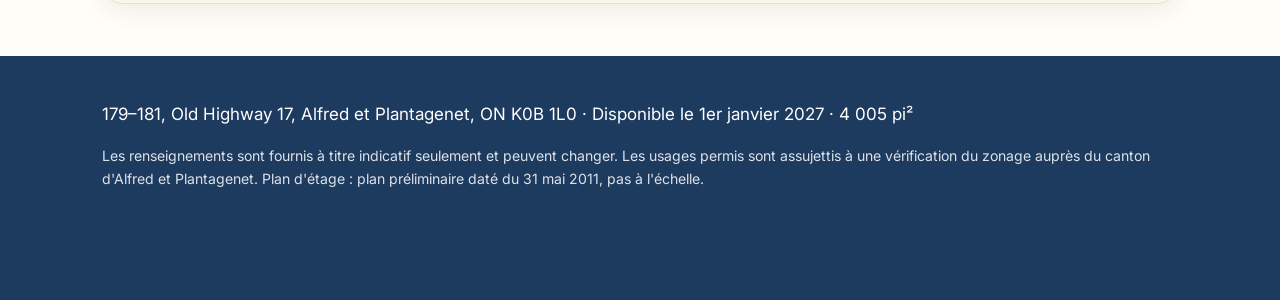
==== commit ef31468f: "v9: modern blue palette, pharmacy feature, book a viewing" ====
--- a/fr/index.html
+++ b/fr/index.html
@@ -39,7 +39,7 @@
       <span>Disponible le 1er janvier 2027</span><span>4 005 pi²</span><span>Loyer de base 21,50 $/pi² + TVH</span><span>3 salles de bain</span><span>Beaucoup de stationnement</span>
     </div>
     <div class="cta-row">
-      <a class="btn primary" href="#contact">Demander des détails</a>
+      <a class="btn primary" href="#contact">Réserver une visite</a>
       <a class="btn" href="../assets/floor-plan-2011.pdf" download>Télécharger le plan (PDF)</a>
       <a class="btn" href="../assets/flyer.jpg" download>Télécharger le dépliant</a>
       <a class="btn" href="https://www.realtor.ca/real-estate/30450853/179-old-highway-17-highway-alfred-and-plantagenet-608-plantagenet" target="_blank" rel="noopener">Voir sur REALTOR.ca — MLS® X14122876</a>
@@ -61,6 +61,12 @@
       <div class="card"><strong>Pharmacie voisine</strong><span>Une pharmacie occupe présentement l'autre partie de l'immeuble — achalandage intégré et point d'ancrage en santé</span></div>
       <div class="card"><strong>Remis en condition de base</strong><span>Le propriétaire remettra l'espace en condition de base, aux frais du propriétaire</span></div>
       <div class="card"><strong>À votre image</strong><span>Le locataire pourra ensuite effectuer l'aménagement selon les besoins de son entreprise</span></div>
+    </div>
+  </section>
+  <section id="pharmacie">
+    <div class="grid two" style="align-items:stretch">
+      <figure class="feature-photo"><a href="photos.html"><img src="../assets/photos/pharmacy-neighbour.jpg" alt="Intérieur de la pharmacie qui occupe l'autre partie de l'immeuble"></a></figure>
+      <div class="card"><strong>Une pharmacie juste à côté</strong><span>La pharmacie PharmaChoice occupe l'autre partie de l'immeuble en vertu de son propre bail, jusqu'au 31 mai 2028. Elle ancre une adresse de soins de santé bien établie et amène un achalandage quotidien constant devant votre porte — une visibilité intégrée que la plupart des locaux commerciaux doivent acheter en publicité.</span><p style="margin:.8em 0 0"><a class="btn" href="photos.html">La voir dans les photos →</a></p></div>
     </div>
   </section>
 
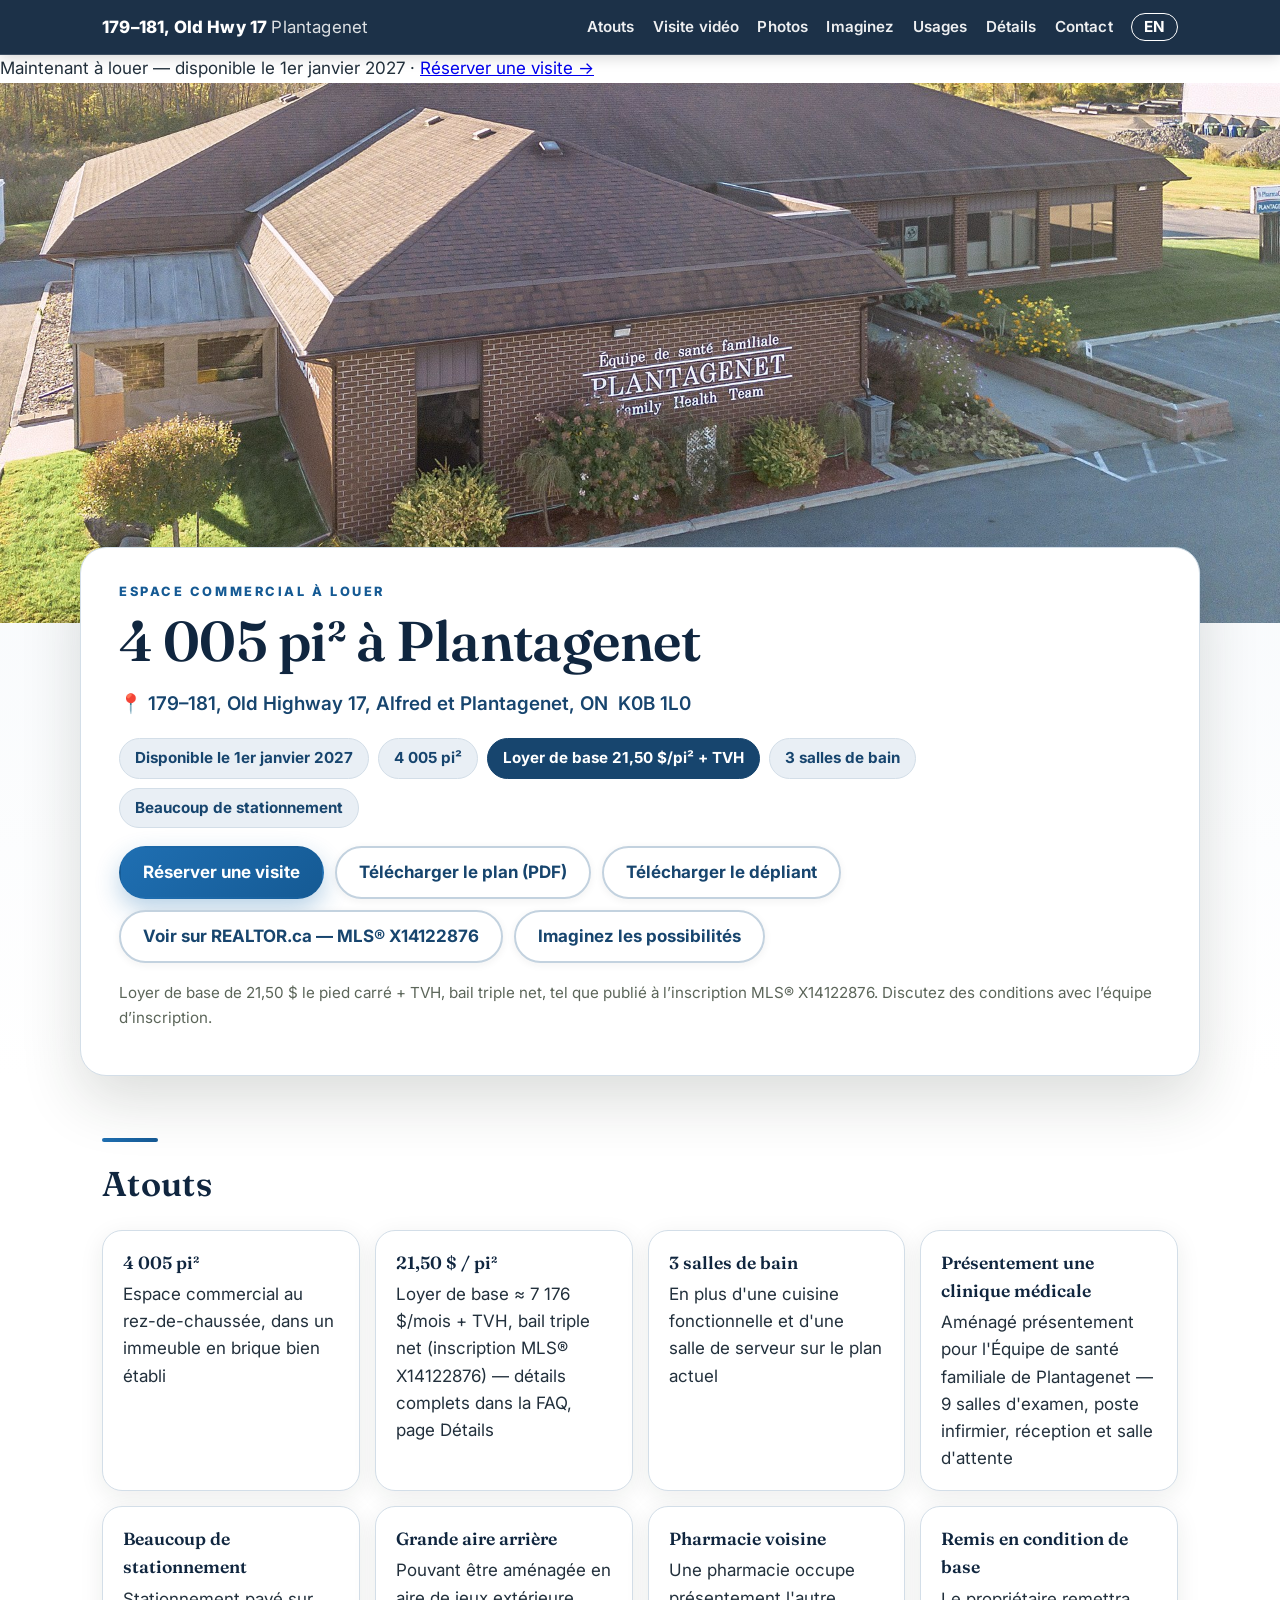
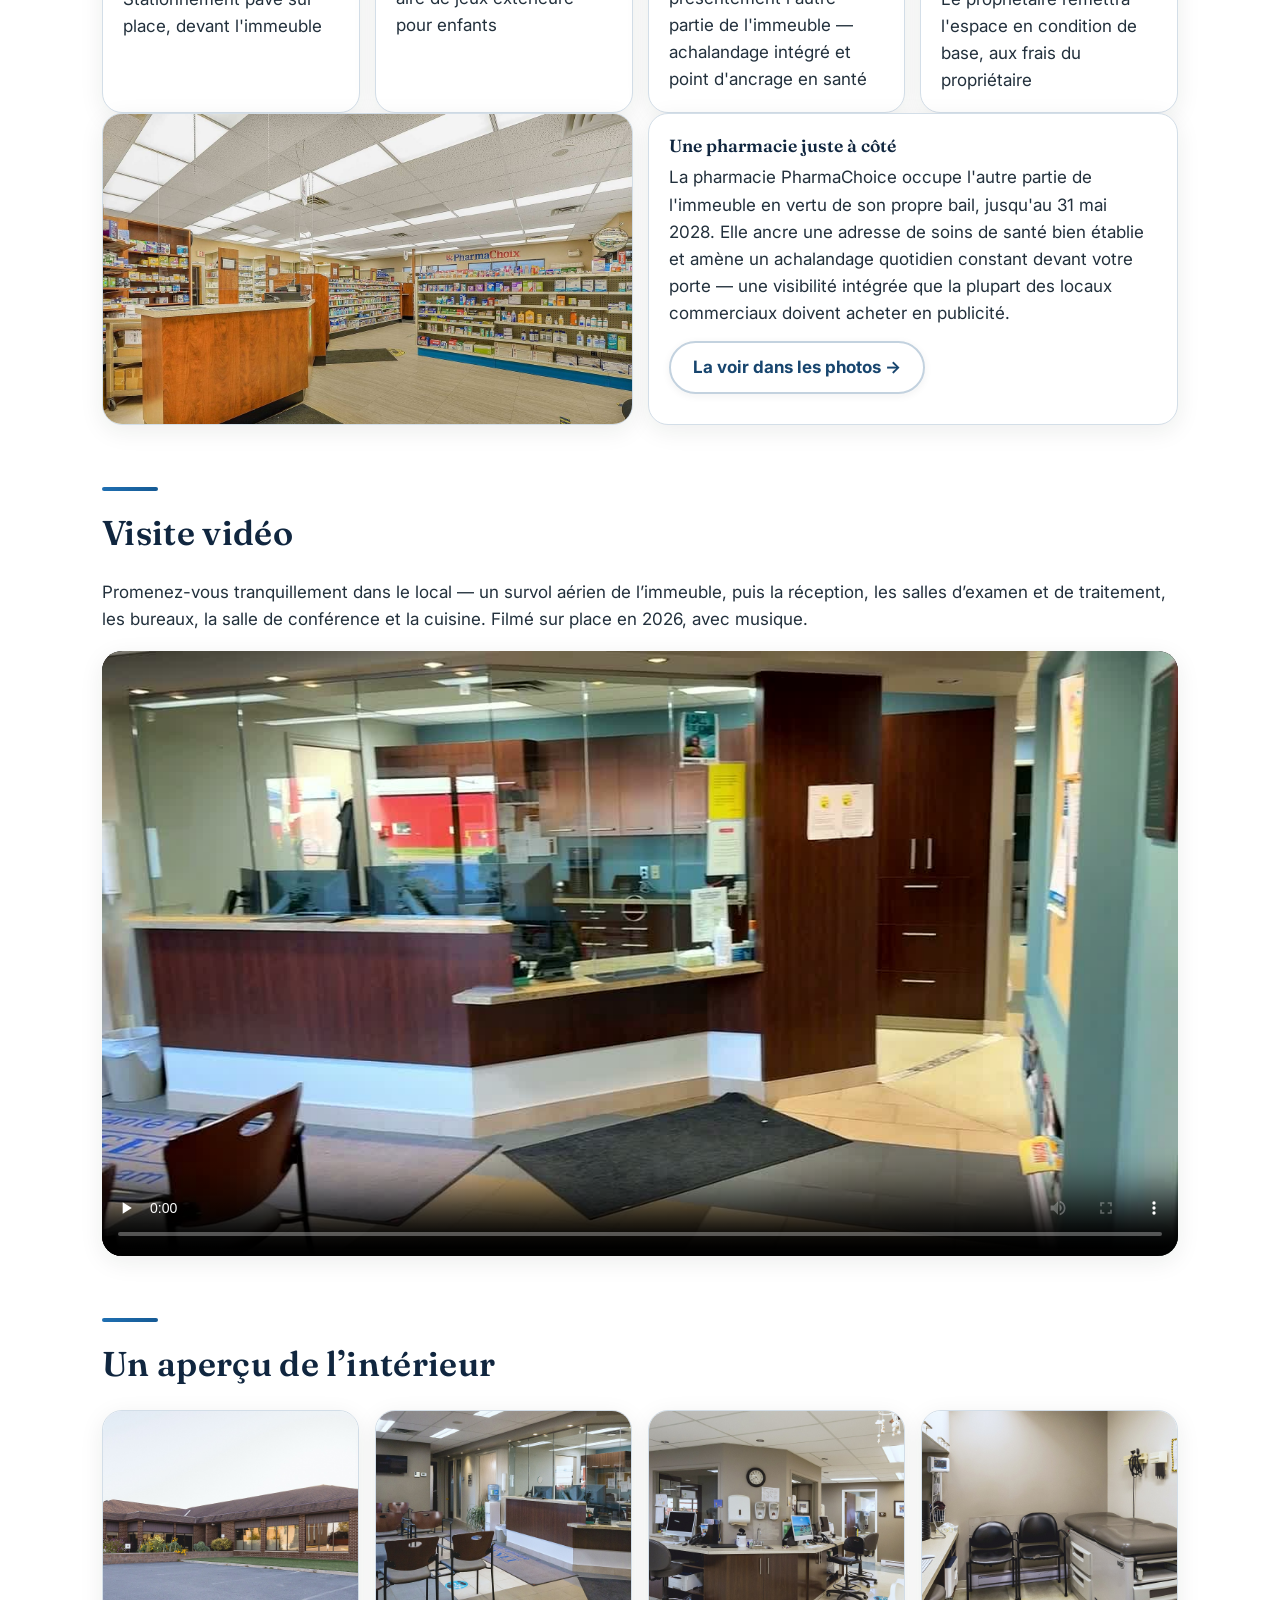
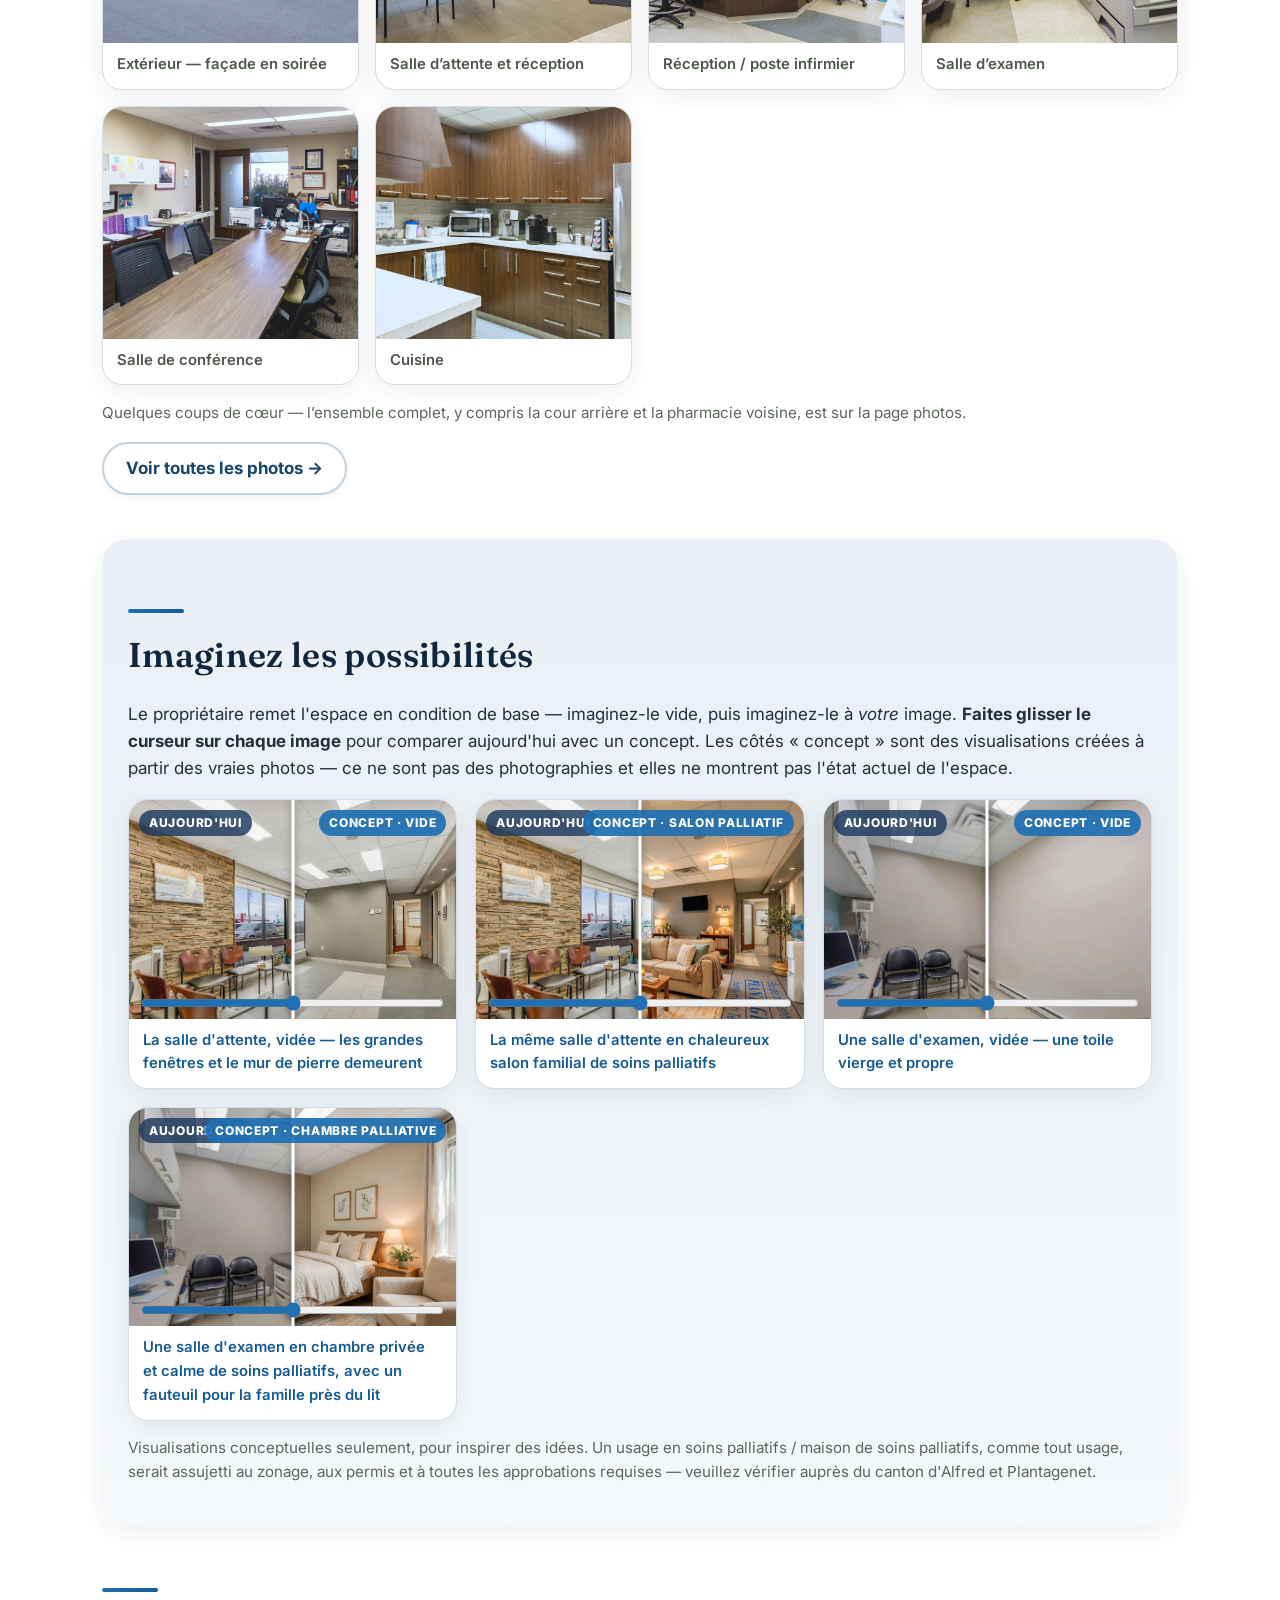
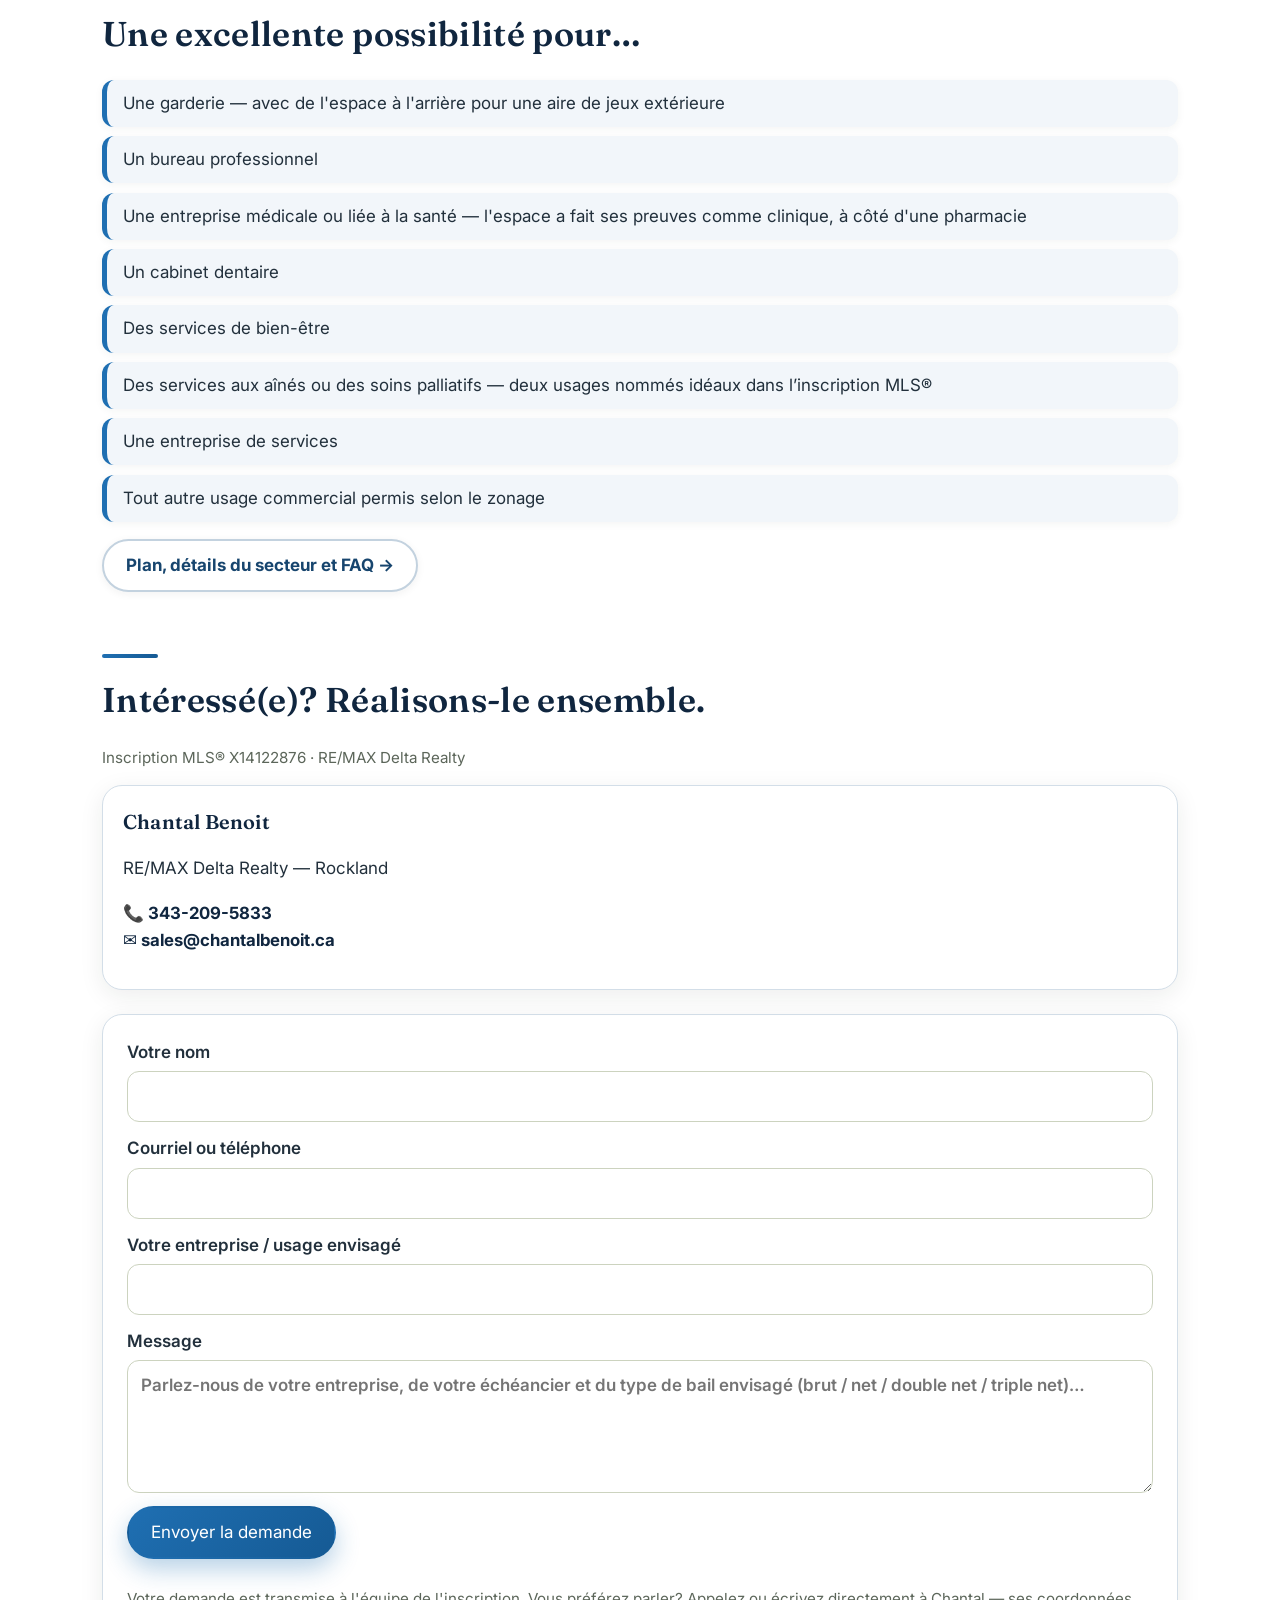
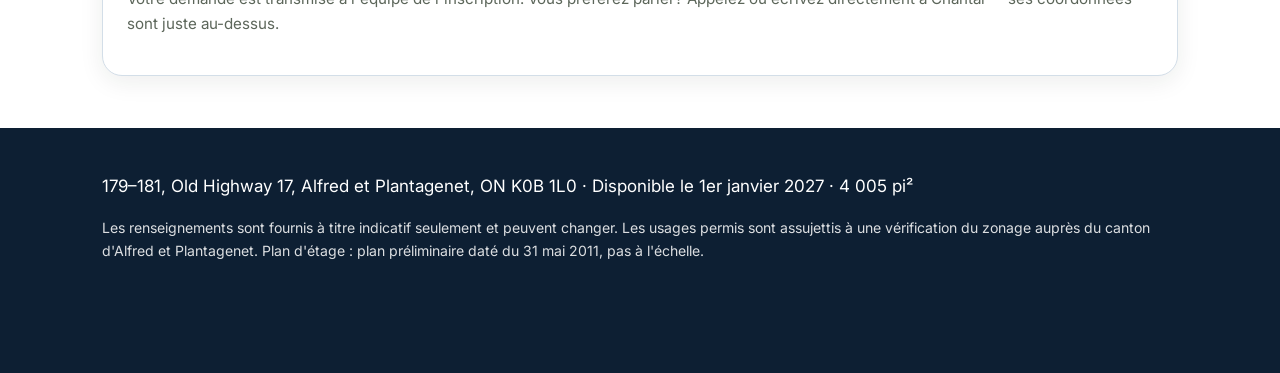
==== commit e583f428: "v10: final pass — Chantal sole contact, rent card, leasing bar" ====
--- a/fr/index.html
+++ b/fr/index.html
@@ -4,7 +4,7 @@
 <meta charset="UTF-8">
 <meta name="viewport" content="width=device-width, initial-scale=1">
 <title>Espace commercial à louer — 179–181, Old Highway 17, Plantagenet, ON | 4 005 pi² — Disponible le 1er janvier 2027</title>
-<meta name="description" content="4 005 pi² d'espace commercial à louer au 179–181, Old Highway 17, Alfred et Plantagenet, ON K0B 1L0. Disponible le 1er janvier 2027. 3 salles de bain, cuisine fonctionnelle, beaucoup de stationnement, grande aire arrière. Idéal pour garderie, bureau professionnel, entreprise médicale ou de services. Chantal Benoit 343-209-5833 ou Julien Raymond 613-294-0170.">
+<meta name="description" content="4 005 pi² d'espace commercial à louer au 179–181, Old Highway 17, Alfred et Plantagenet, ON K0B 1L0. Disponible le 1er janvier 2027. 3 salles de bain, cuisine fonctionnelle, beaucoup de stationnement, grande aire arrière. Idéal pour garderie, bureau professionnel, entreprise médicale ou de services. Chantal Benoit 343-209-5833.">
 <link rel="alternate" hreflang="en" href="../">
 <link rel="preconnect" href="https://fonts.googleapis.com">
 <link rel="preconnect" href="https://fonts.gstatic.com" crossorigin>
@@ -28,6 +28,7 @@
     </nav>
   </div>
 </header>
+<div class="leasebar">Maintenant à louer — disponible le 1er janvier 2027 · <a href="#contact">Réserver une visite →</a></div>
 
 <section class="hero">
   <img class="hero-img" src="../assets/dan/hero-drone.jpg" alt="Vue aérienne de l'immeuble commercial en brique au 179–181, Old Highway 17, Plantagenet — présentement l'Équipe de santé familiale de Plantagenet">
@@ -54,13 +55,13 @@
     <h2>Atouts</h2>
     <div class="grid">
       <div class="card"><strong>4 005 pi²</strong><span>Espace commercial au rez-de-chaussée, dans un immeuble en brique bien établi</span></div>
+      <div class="card"><strong>21,50 $ / pi²</strong><span>Loyer de base ≈ 7 176 $/mois + TVH, bail triple net (inscription MLS® X14122876) — détails complets dans la FAQ, page Détails</span></div>
       <div class="card"><strong>3 salles de bain</strong><span>En plus d'une cuisine fonctionnelle et d'une salle de serveur sur le plan actuel</span></div>
       <div class="card"><strong>Présentement une clinique médicale</strong><span>Aménagé présentement pour l'Équipe de santé familiale de Plantagenet — 9 salles d'examen, poste infirmier, réception et salle d'attente</span></div>
       <div class="card"><strong>Beaucoup de stationnement</strong><span>Stationnement pavé sur place, devant l'immeuble</span></div>
       <div class="card"><strong>Grande aire arrière</strong><span>Pouvant être aménagée en aire de jeux extérieure pour enfants</span></div>
       <div class="card"><strong>Pharmacie voisine</strong><span>Une pharmacie occupe présentement l'autre partie de l'immeuble — achalandage intégré et point d'ancrage en santé</span></div>
       <div class="card"><strong>Remis en condition de base</strong><span>Le propriétaire remettra l'espace en condition de base, aux frais du propriétaire</span></div>
-      <div class="card"><strong>À votre image</strong><span>Le locataire pourra ensuite effectuer l'aménagement selon les besoins de son entreprise</span></div>
     </div>
   </section>
   <section id="pharmacie">
@@ -139,16 +140,12 @@
 
   <section id="contact">
     <h2>Intéressé(e)? Réalisons-le ensemble.</h2>
+    <p class="note">Inscription MLS® X14122876 · RE/MAX Delta Realty</p>
     <div class="grid two">
       <div class="card contact-card">
         <h3>Chantal Benoit</h3>
         <p>RE/MAX Delta Realty — Rockland</p>
         <p><a href="tel:+13432095833">📞 343-209-5833</a><br><a href="mailto:sales@chantalbenoit.ca">✉️ sales@chantalbenoit.ca</a></p>
-      </div>
-      <div class="card contact-card">
-        <h3>Julien Raymond</h3>
-        <p>J.A.R. Electric Inc.</p>
-        <p><a href="tel:+16132940170">📞 613-294-0170</a><br><a href="mailto:julien@jarelectric.ca">✉️ julien@jarelectric.ca</a></p>
       </div>
     </div>
 
@@ -159,7 +156,7 @@
       <label>Votre entreprise / usage envisagé <input name="use"></label>
       <label>Message <textarea name="message" rows="4" placeholder="Parlez-nous de votre entreprise, de votre échéancier et du type de bail envisagé (brut / net / double net / triple net)…"></textarea></label>
       <button class="btn primary" type="submit">Envoyer la demande</button>
-      <p class="note">Votre demande est transmise à l'équipe de l'inscription. Vous préférez parler? Appelez ou écrivez directement à Chantal ou Julien — leurs coordonnées sont juste au-dessus.</p>
+      <p class="note">Votre demande est transmise à l'équipe de l'inscription. Vous préférez parler? Appelez ou écrivez directement à Chantal — ses coordonnées sont juste au-dessus.</p>
     </form>
   </section>
 </main>
@@ -172,7 +169,7 @@
 </footer>
 
 <div class="callbar">
-  <a href="tel:+13432095833">Appeler Chantal</a><a href="tel:+16132940170">Appeler Julien</a><a href="#contact">Demande</a>
+  <a href="tel:+13432095833">Appeler Chantal</a><a href="#contact">Demande</a>
 </div>
 <script src="../assets/site.js"></script>
 </body>
--- a/assets/style.css
+++ b/assets/style.css
@@ -149,3 +149,26 @@
 .reveal.in{opacity:1;transform:none}
 @media(max-width:700px){.hero-card{padding:24px 20px 20px;margin-top:-44px;border-radius:20px}.hero-img{height:44vh;min-height:260px}}
 @media (prefers-reduced-motion: reduce){.reveal{opacity:1;transform:none}}
+
+/* ===== v9 palette: modern corporate blue/white (Oct 28, 2026) ===== */
+:root{
+  --green:#17456e; --green2:#2c6ea8; --sage:#e9eff5; --sage2:#d3dee8;
+  --cream:#f2f6fa; --paper:#ffffff; --navy:#10263f; --ink:#22303c;
+  --accent:#1f6fb2; --accent2:#155a94;
+}
+body{background:var(--paper)}
+.topbar{background:rgba(16,38,63,.95)}
+.badges span{background:var(--sage);color:var(--green);border-color:var(--sage2)}
+.badges span:nth-child(3){background:var(--green);color:#fff;border-color:var(--green)}
+.btn{border-color:#c3d2df}
+.btn.primary{background:linear-gradient(135deg,var(--accent),var(--accent2));box-shadow:0 10px 24px rgba(31,111,178,.32)}
+.card{background:#fff;border-color:var(--sage2)}
+#faq details{background:#fff}
+.form{background:#fff}
+.uses li{background:var(--cream)}
+.concepts{background:linear-gradient(180deg,#e9eff5,#f4f8fb)}
+.cmp-label.right{background:rgba(31,111,178,.92)}
+footer{background:#0d1f33}
+.callbar a{color:var(--green)}
+.feature-photo{margin:0;border-radius:var(--radius);overflow:hidden;box-shadow:var(--shadow);border:1px solid var(--sage2)}
+.feature-photo img{width:100%;height:100%;min-height:240px;object-fit:cover;display:block}
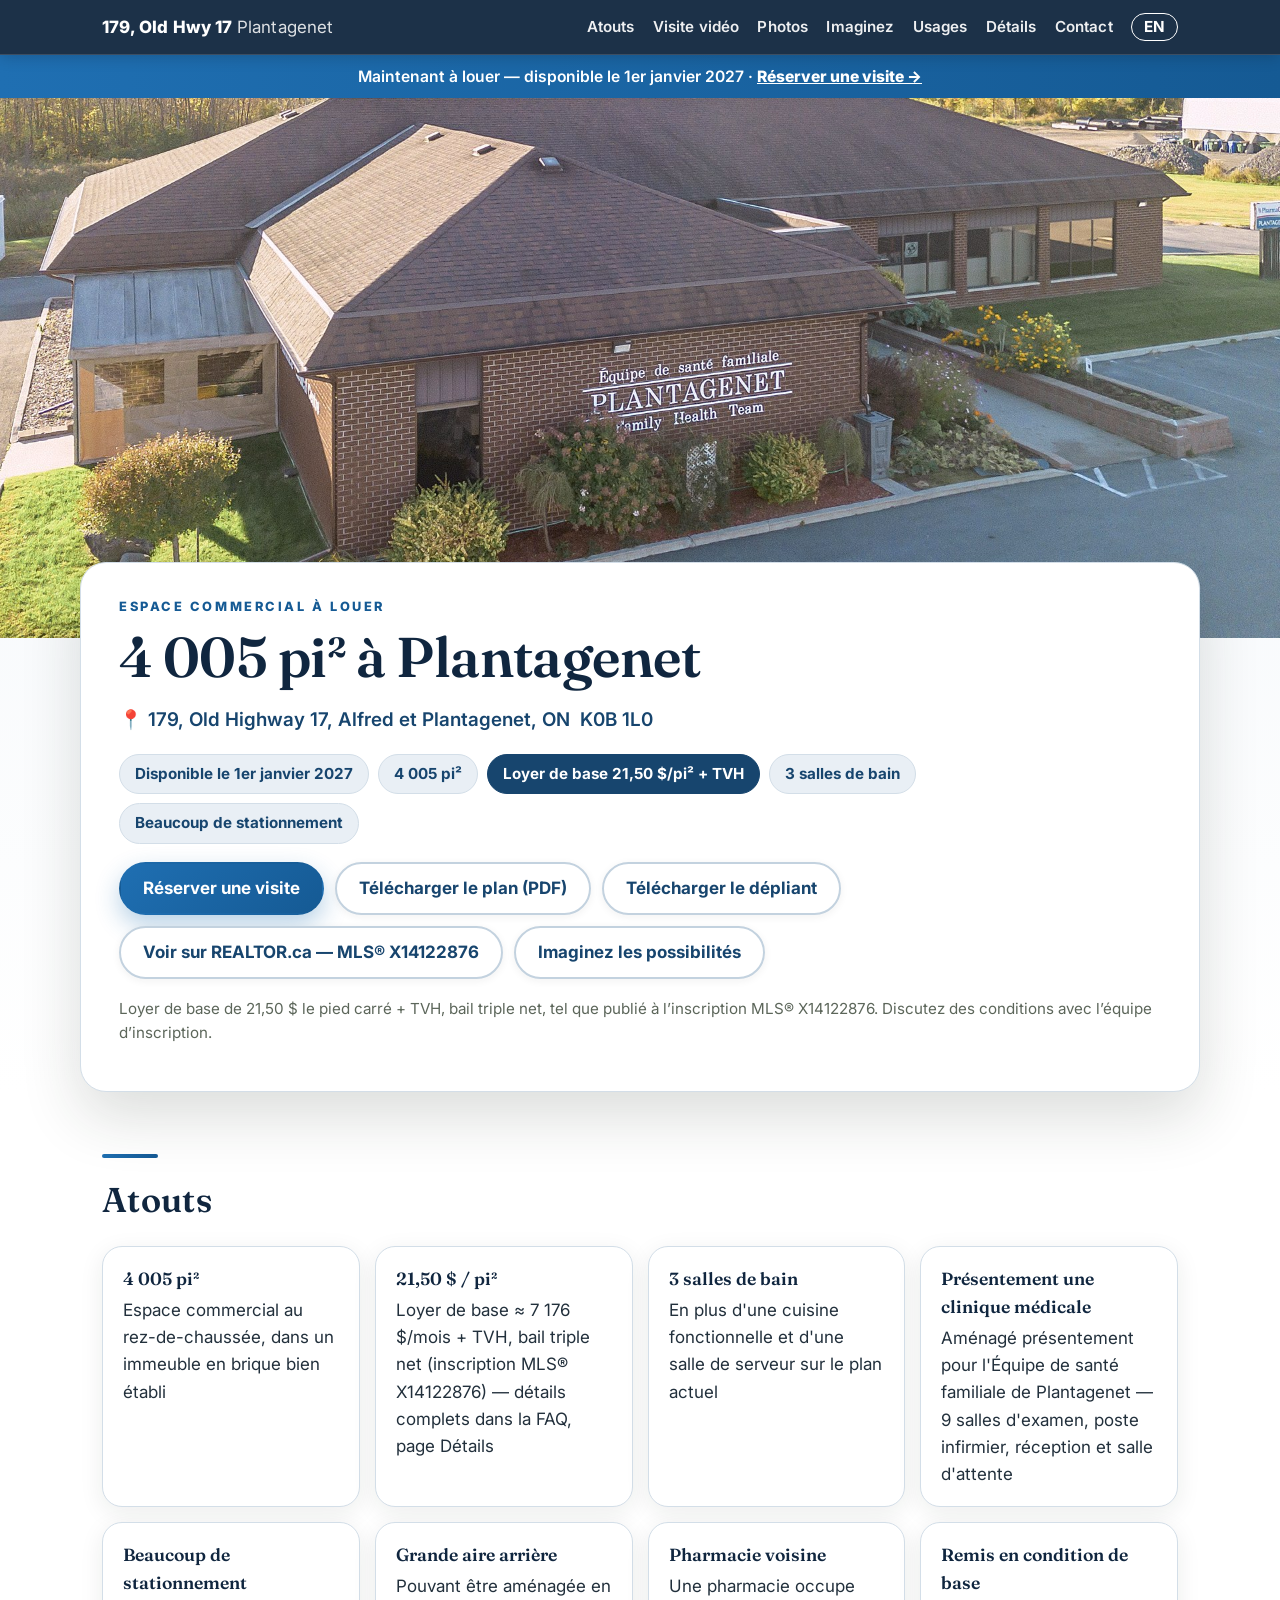
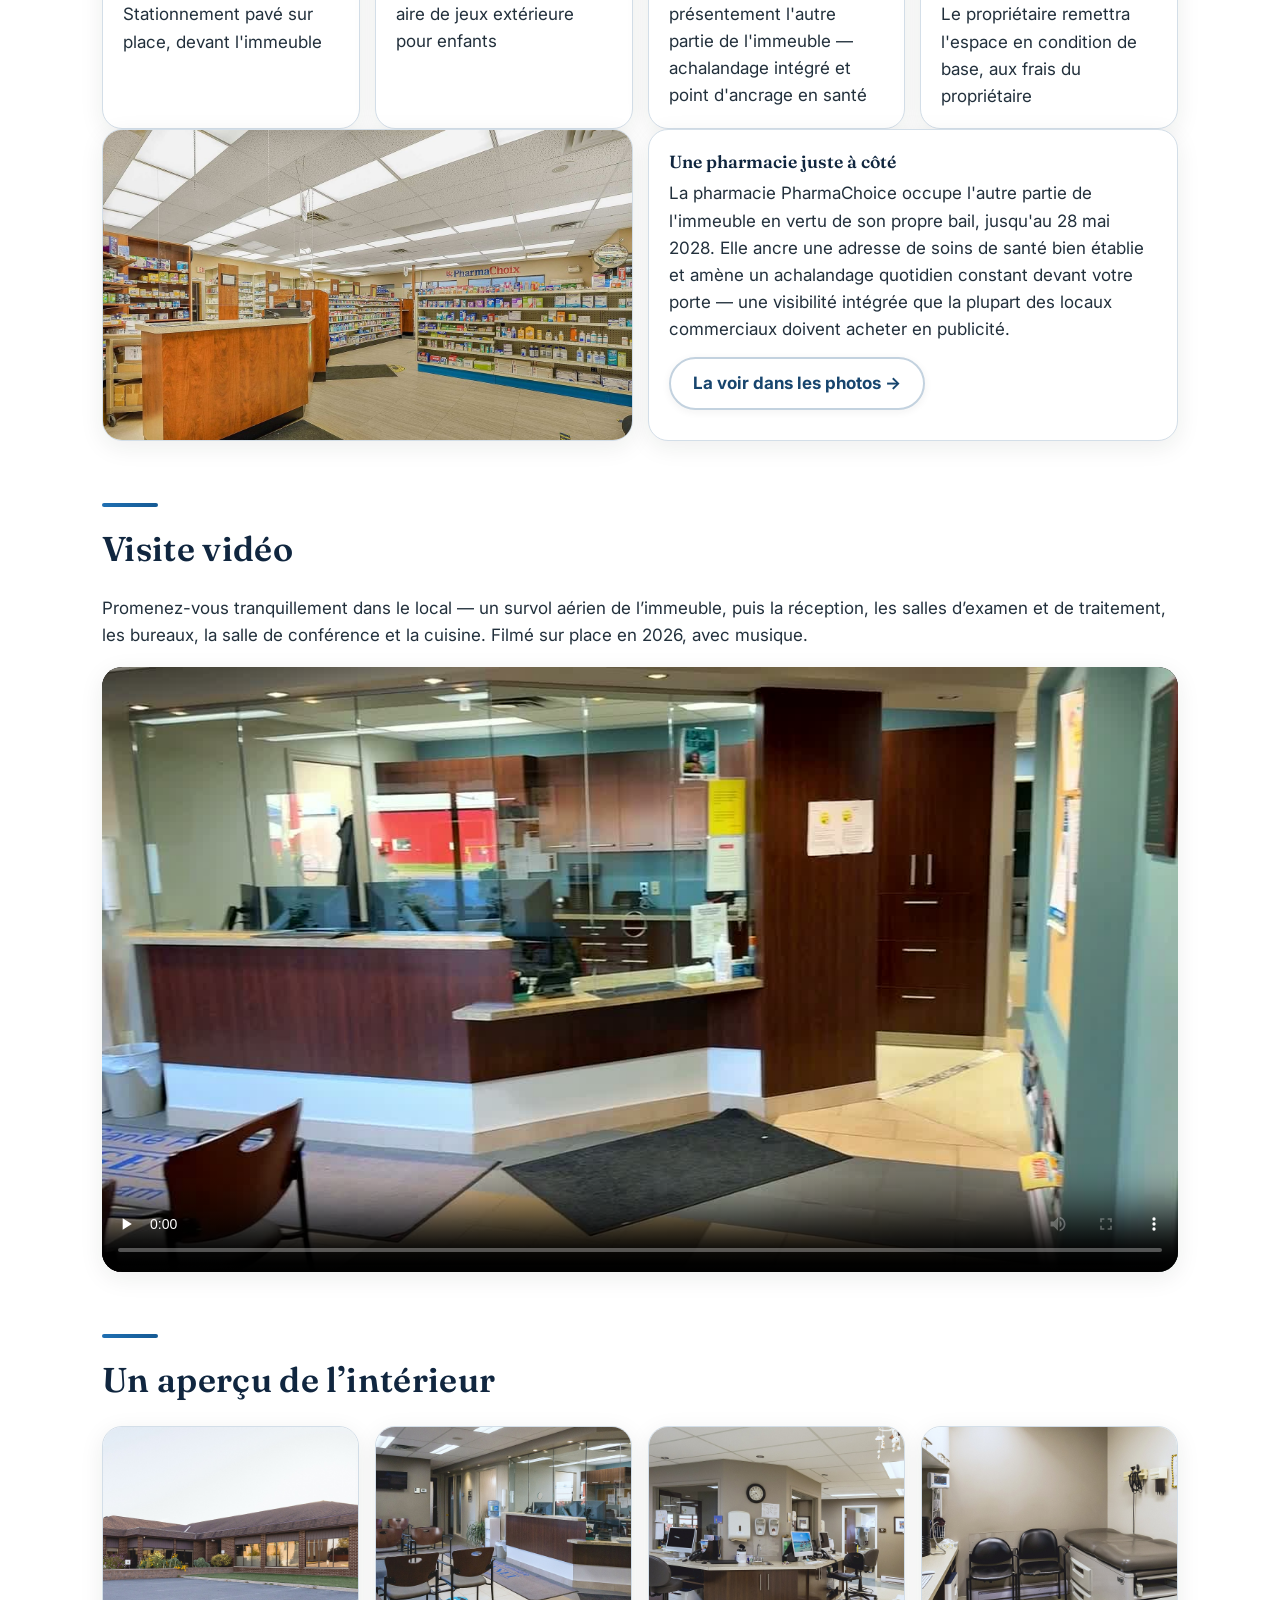
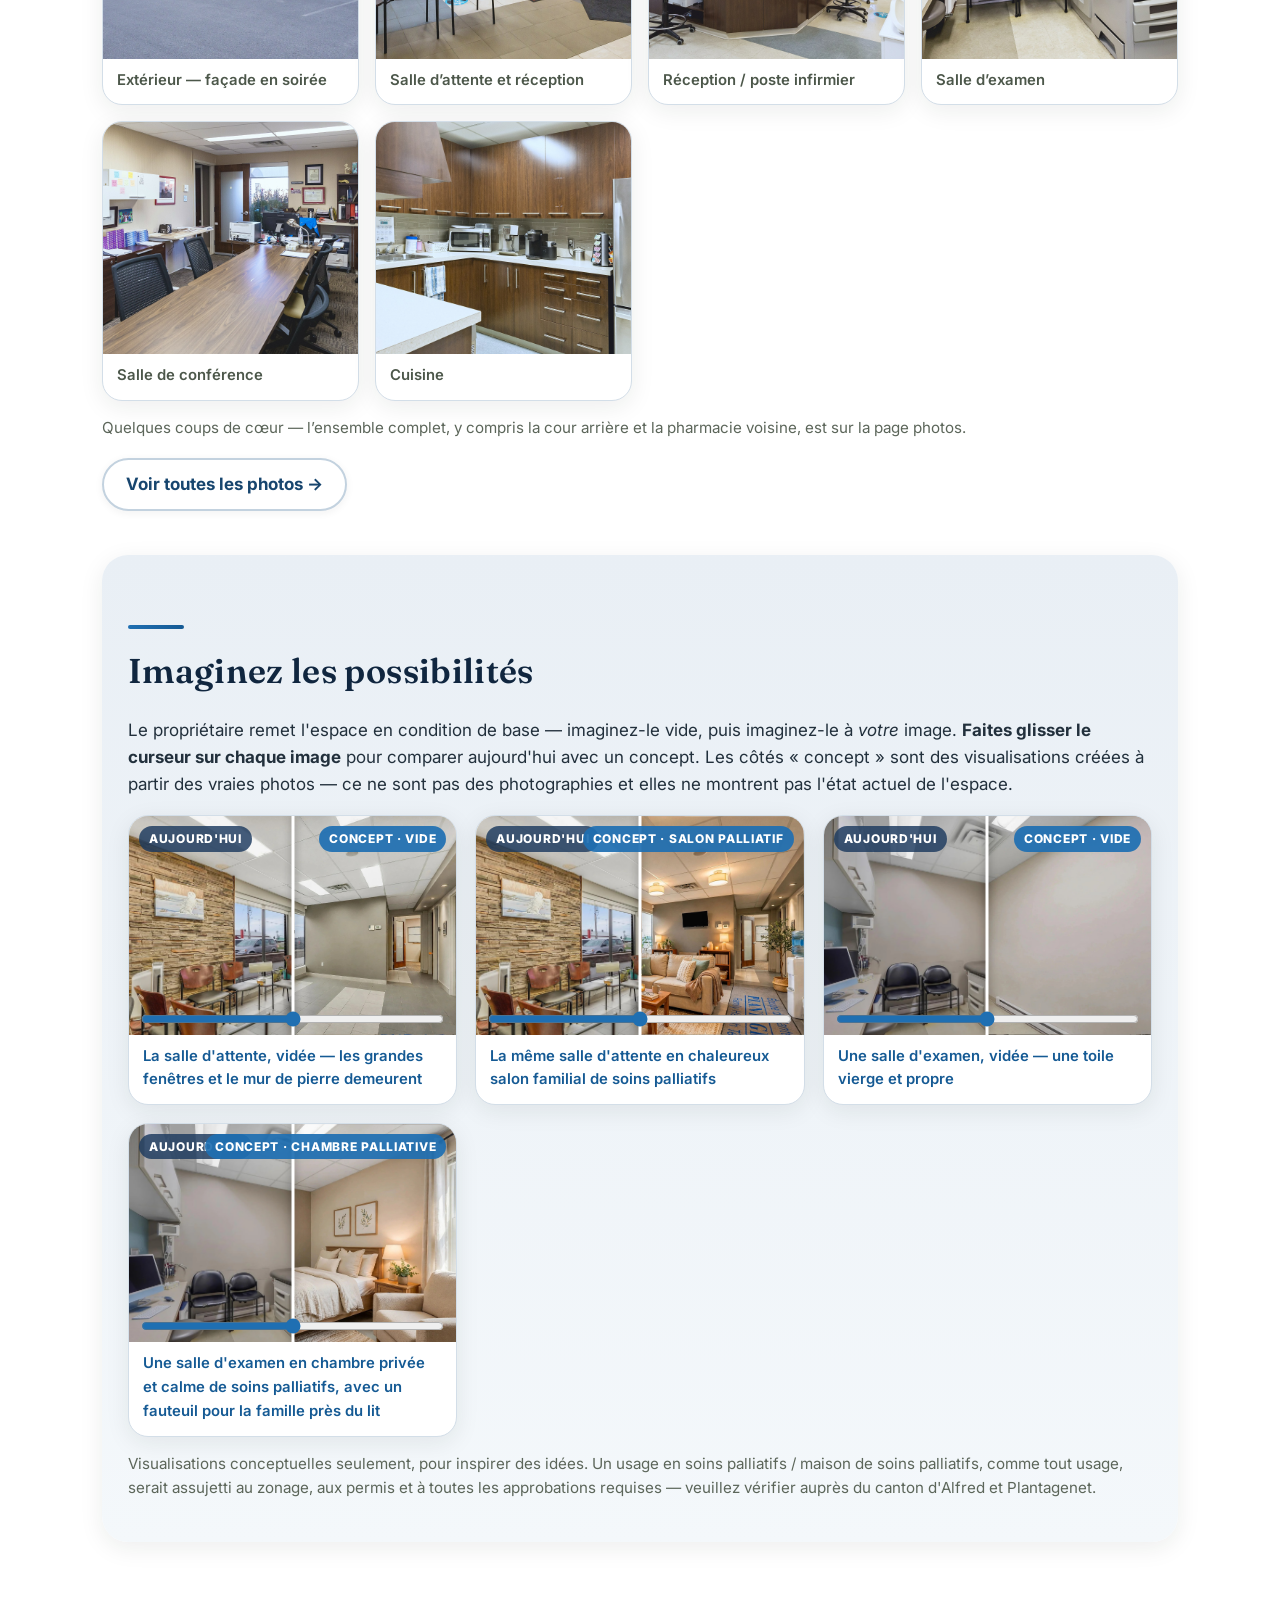
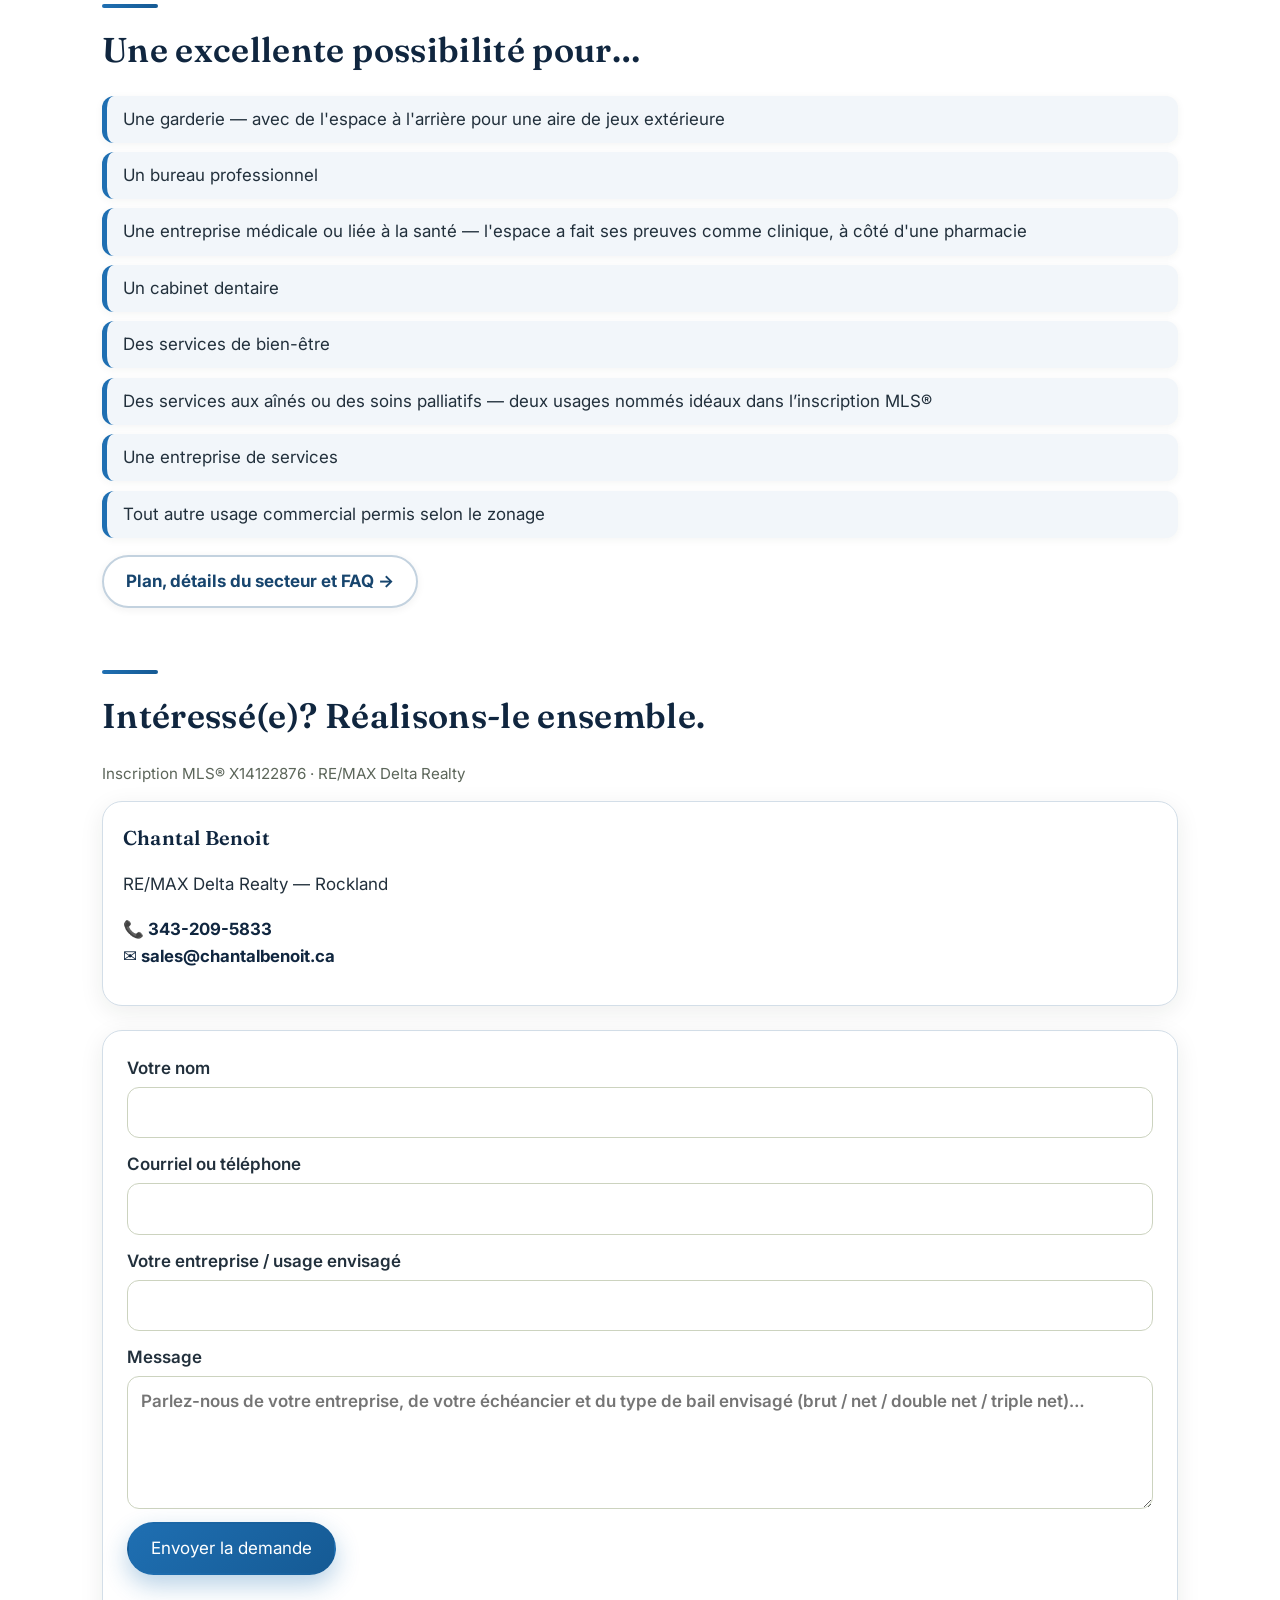
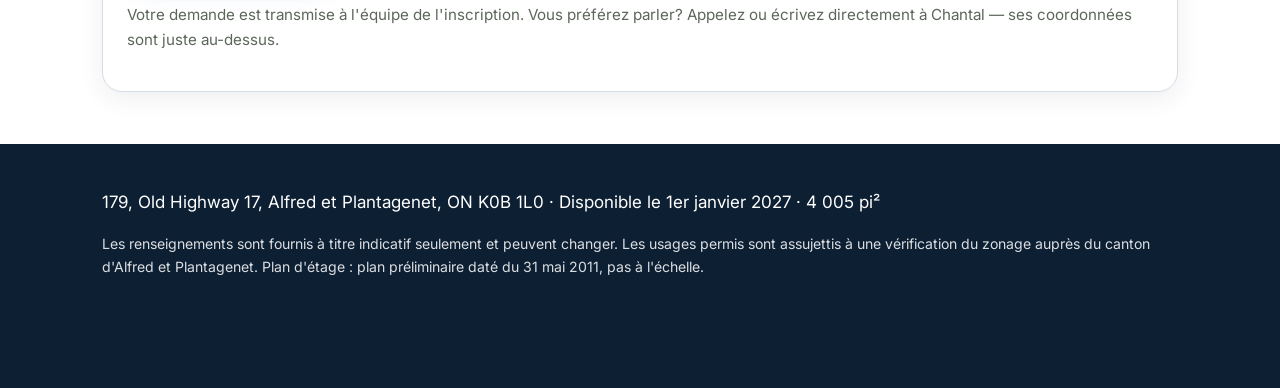
==== commit bb9dfd0a: "Address: 179 Old Highway 17; pharmacy lease to May 28, 2028" ====
--- a/fr/index.html
+++ b/fr/index.html
@@ -3,15 +3,15 @@
 <head>
 <meta charset="UTF-8">
 <meta name="viewport" content="width=device-width, initial-scale=1">
-<title>Espace commercial à louer — 179–181, Old Highway 17, Plantagenet, ON | 4 005 pi² — Disponible le 1er janvier 2027</title>
-<meta name="description" content="4 005 pi² d'espace commercial à louer au 179–181, Old Highway 17, Alfred et Plantagenet, ON K0B 1L0. Disponible le 1er janvier 2027. 3 salles de bain, cuisine fonctionnelle, beaucoup de stationnement, grande aire arrière. Idéal pour garderie, bureau professionnel, entreprise médicale ou de services. Chantal Benoit 343-209-5833.">
+<title>Espace commercial à louer — 179, Old Highway 17, Plantagenet, ON | 4 005 pi² — Disponible le 1er janvier 2027</title>
+<meta name="description" content="4 005 pi² d'espace commercial à louer au 179, Old Highway 17, Alfred et Plantagenet, ON K0B 1L0. Disponible le 1er janvier 2027. 3 salles de bain, cuisine fonctionnelle, beaucoup de stationnement, grande aire arrière. Idéal pour garderie, bureau professionnel, entreprise médicale ou de services. Chantal Benoit 343-209-5833.">
 <link rel="alternate" hreflang="en" href="../">
 <link rel="preconnect" href="https://fonts.googleapis.com">
 <link rel="preconnect" href="https://fonts.gstatic.com" crossorigin>
 <link href="https://fonts.googleapis.com/css2?family=Fraunces:opsz,wght@9..144,500;9..144,600;9..144,700&family=Inter:wght@400;600;700;800&display=swap" rel="stylesheet">
 <link rel="icon" href="../assets/favicon.svg" type="image/svg+xml">
 <meta property="og:type" content="website">
-<meta property="og:title" content="Espace commercial à louer — 179–181, Old Highway 17, Plantagenet, ON">
+<meta property="og:title" content="Espace commercial à louer — 179, Old Highway 17, Plantagenet, ON">
 <meta property="og:description" content="4 005 pi² d'espace commercial à louer à Plantagenet, Ontario. Disponible le 1er janvier 2027. Loyer de base 21,50 $/pi² + TVH (bail triple net).">
 <meta property="og:image" content="https://prescott-russell-sites.github.io/179-181-old-highway-17/assets/dan/hero-drone.jpg">
 <meta property="og:url" content="https://prescott-russell-sites.github.io/179-181-old-highway-17/fr/">
@@ -21,7 +21,7 @@
 <body>
 <header class="topbar">
   <div class="wrap topbar-in">
-    <a class="brand" href="#">179–181, Old Hwy 17 <span>Plantagenet</span></a>
+    <a class="brand" href="#">179, Old Hwy 17 <span>Plantagenet</span></a>
     <nav>
       <a href="#atouts">Atouts</a><a href="#video">Visite vidéo</a><a href="photos.html">Photos</a><a href="#vision">Imaginez</a><a href="#usages">Usages</a><a href="details.html">Détails</a><a href="#contact">Contact</a>
       <a class="lang" href="../">EN</a>
@@ -31,11 +31,11 @@
 <div class="leasebar">Maintenant à louer — disponible le 1er janvier 2027 · <a href="#contact">Réserver une visite →</a></div>
 
 <section class="hero">
-  <img class="hero-img" src="../assets/dan/hero-drone.jpg" alt="Vue aérienne de l'immeuble commercial en brique au 179–181, Old Highway 17, Plantagenet — présentement l'Équipe de santé familiale de Plantagenet">
+  <img class="hero-img" src="../assets/dan/hero-drone.jpg" alt="Vue aérienne de l'immeuble commercial en brique au 179, Old Highway 17, Plantagenet — présentement l'Équipe de santé familiale de Plantagenet">
   <div class="hero-card wrap">
     <p class="eyebrow">Espace commercial à louer</p>
     <h1>4 005 pi² à Plantagenet</h1>
-    <p class="addr">📍 179–181, Old Highway 17, Alfred et Plantagenet, ON&nbsp; K0B&nbsp;1L0</p>
+    <p class="addr">📍 179, Old Highway 17, Alfred et Plantagenet, ON&nbsp; K0B&nbsp;1L0</p>
     <div class="badges">
       <span>Disponible le 1er janvier 2027</span><span>4 005 pi²</span><span>Loyer de base 21,50 $/pi² + TVH</span><span>3 salles de bain</span><span>Beaucoup de stationnement</span>
     </div>
@@ -67,7 +67,7 @@
   <section id="pharmacie">
     <div class="grid two" style="align-items:stretch">
       <figure class="feature-photo"><a href="photos.html"><img src="../assets/photos/pharmacy-neighbour.jpg" alt="Intérieur de la pharmacie qui occupe l'autre partie de l'immeuble"></a></figure>
-      <div class="card"><strong>Une pharmacie juste à côté</strong><span>La pharmacie PharmaChoice occupe l'autre partie de l'immeuble en vertu de son propre bail, jusqu'au 31 mai 2028. Elle ancre une adresse de soins de santé bien établie et amène un achalandage quotidien constant devant votre porte — une visibilité intégrée que la plupart des locaux commerciaux doivent acheter en publicité.</span><p style="margin:.8em 0 0"><a class="btn" href="photos.html">La voir dans les photos →</a></p></div>
+      <div class="card"><strong>Une pharmacie juste à côté</strong><span>La pharmacie PharmaChoice occupe l'autre partie de l'immeuble en vertu de son propre bail, jusqu'au 28 mai 2028. Elle ancre une adresse de soins de santé bien établie et amène un achalandage quotidien constant devant votre porte — une visibilité intégrée que la plupart des locaux commerciaux doivent acheter en publicité.</span><p style="margin:.8em 0 0"><a class="btn" href="photos.html">La voir dans les photos →</a></p></div>
     </div>
   </section>
 
@@ -163,7 +163,7 @@
 
 <footer>
   <div class="wrap">
-    <p>179–181, Old Highway 17, Alfred et Plantagenet, ON K0B 1L0 · Disponible le 1er janvier 2027 · 4 005 pi²</p>
+    <p>179, Old Highway 17, Alfred et Plantagenet, ON K0B 1L0 · Disponible le 1er janvier 2027 · 4 005 pi²</p>
     <p class="small">Les renseignements sont fournis à titre indicatif seulement et peuvent changer. Les usages permis sont assujettis à une vérification du zonage auprès du canton d'Alfred et Plantagenet. Plan d'étage : plan préliminaire daté du 31 mai 2011, pas à l'échelle.</p>
   </div>
 </footer>
--- a/assets/style.css
+++ b/assets/style.css
@@ -172,3 +172,7 @@
 .callbar a{color:var(--green)}
 .feature-photo{margin:0;border-radius:var(--radius);overflow:hidden;box-shadow:var(--shadow);border:1px solid var(--sage2)}
 .feature-photo img{width:100%;height:100%;min-height:240px;object-fit:cover;display:block}
+
+/* ===== v10 final pass (Oct 28, 2026) ===== */
+.leasebar{background:linear-gradient(90deg,var(--accent),var(--accent2));color:#fff;text-align:center;padding:9px 16px;font-weight:600;font-size:.98rem}
+.leasebar a{color:#fff;font-weight:800;text-decoration:underline}
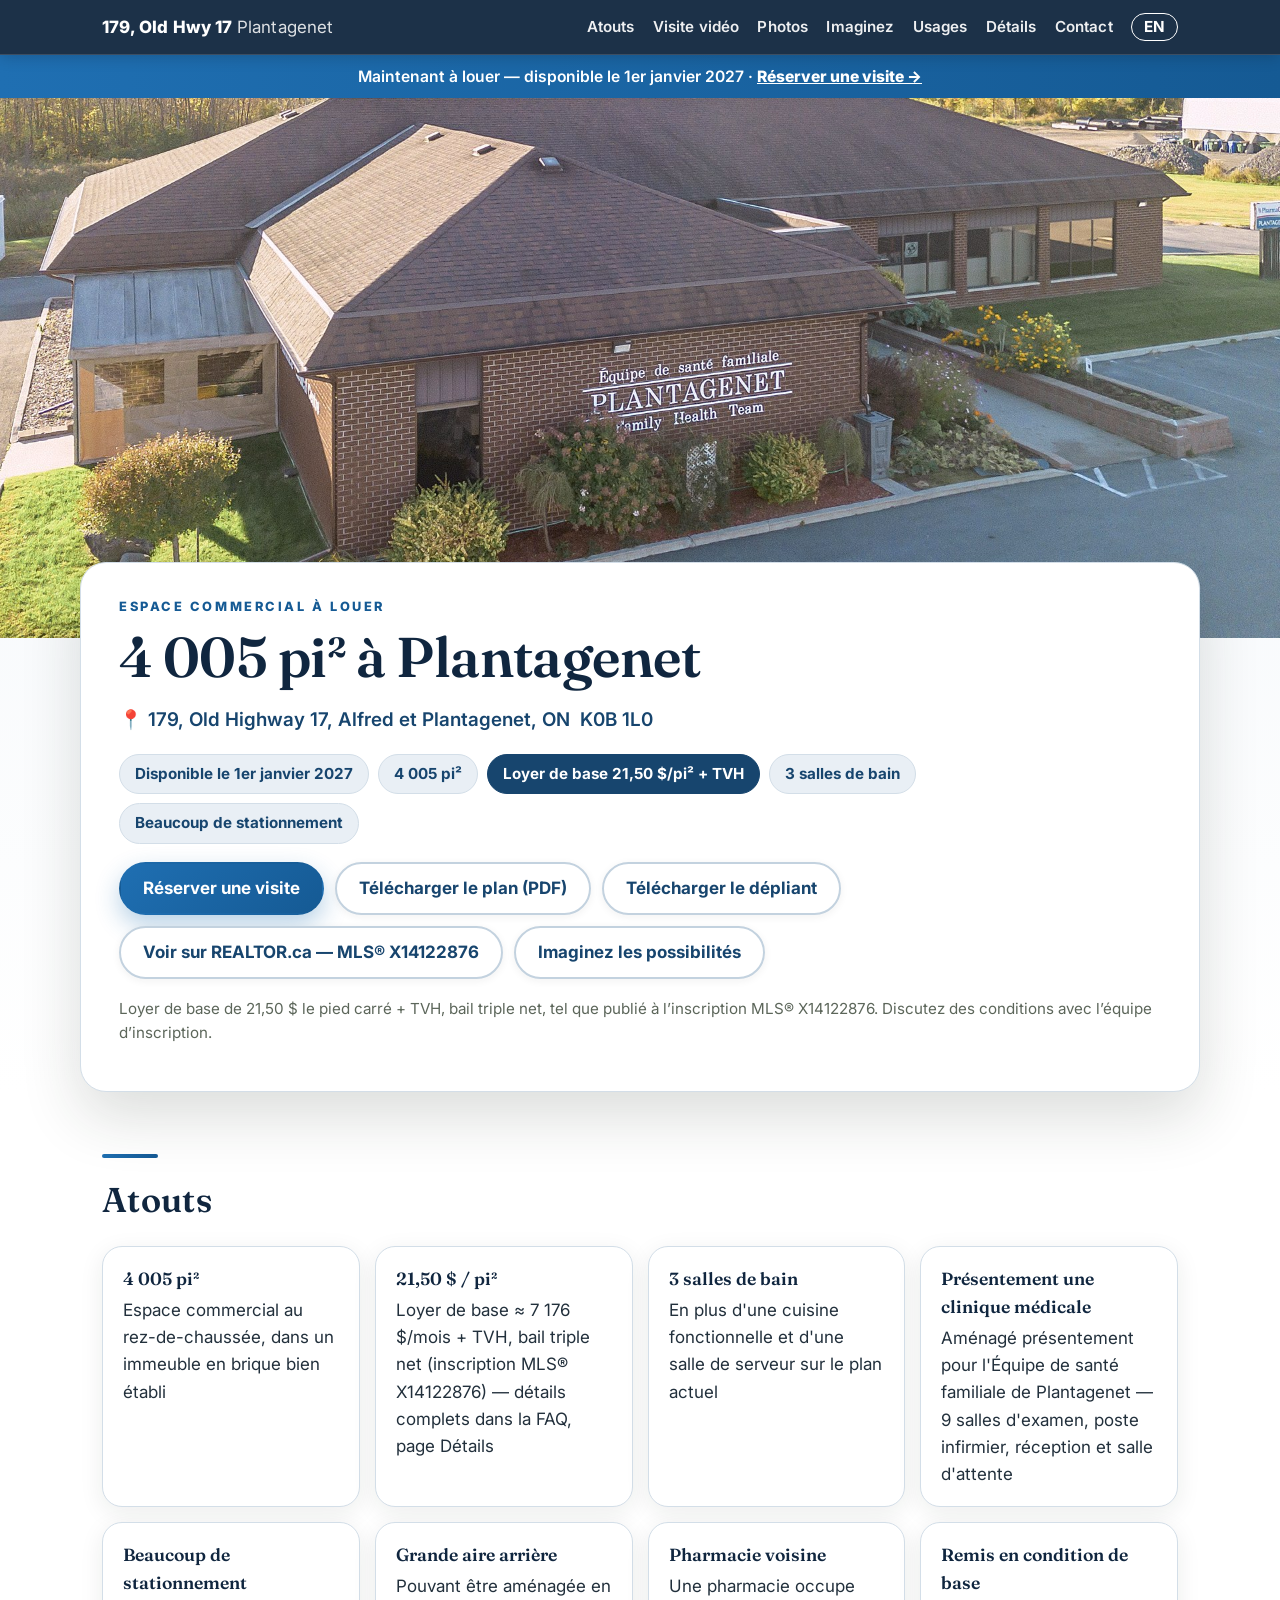
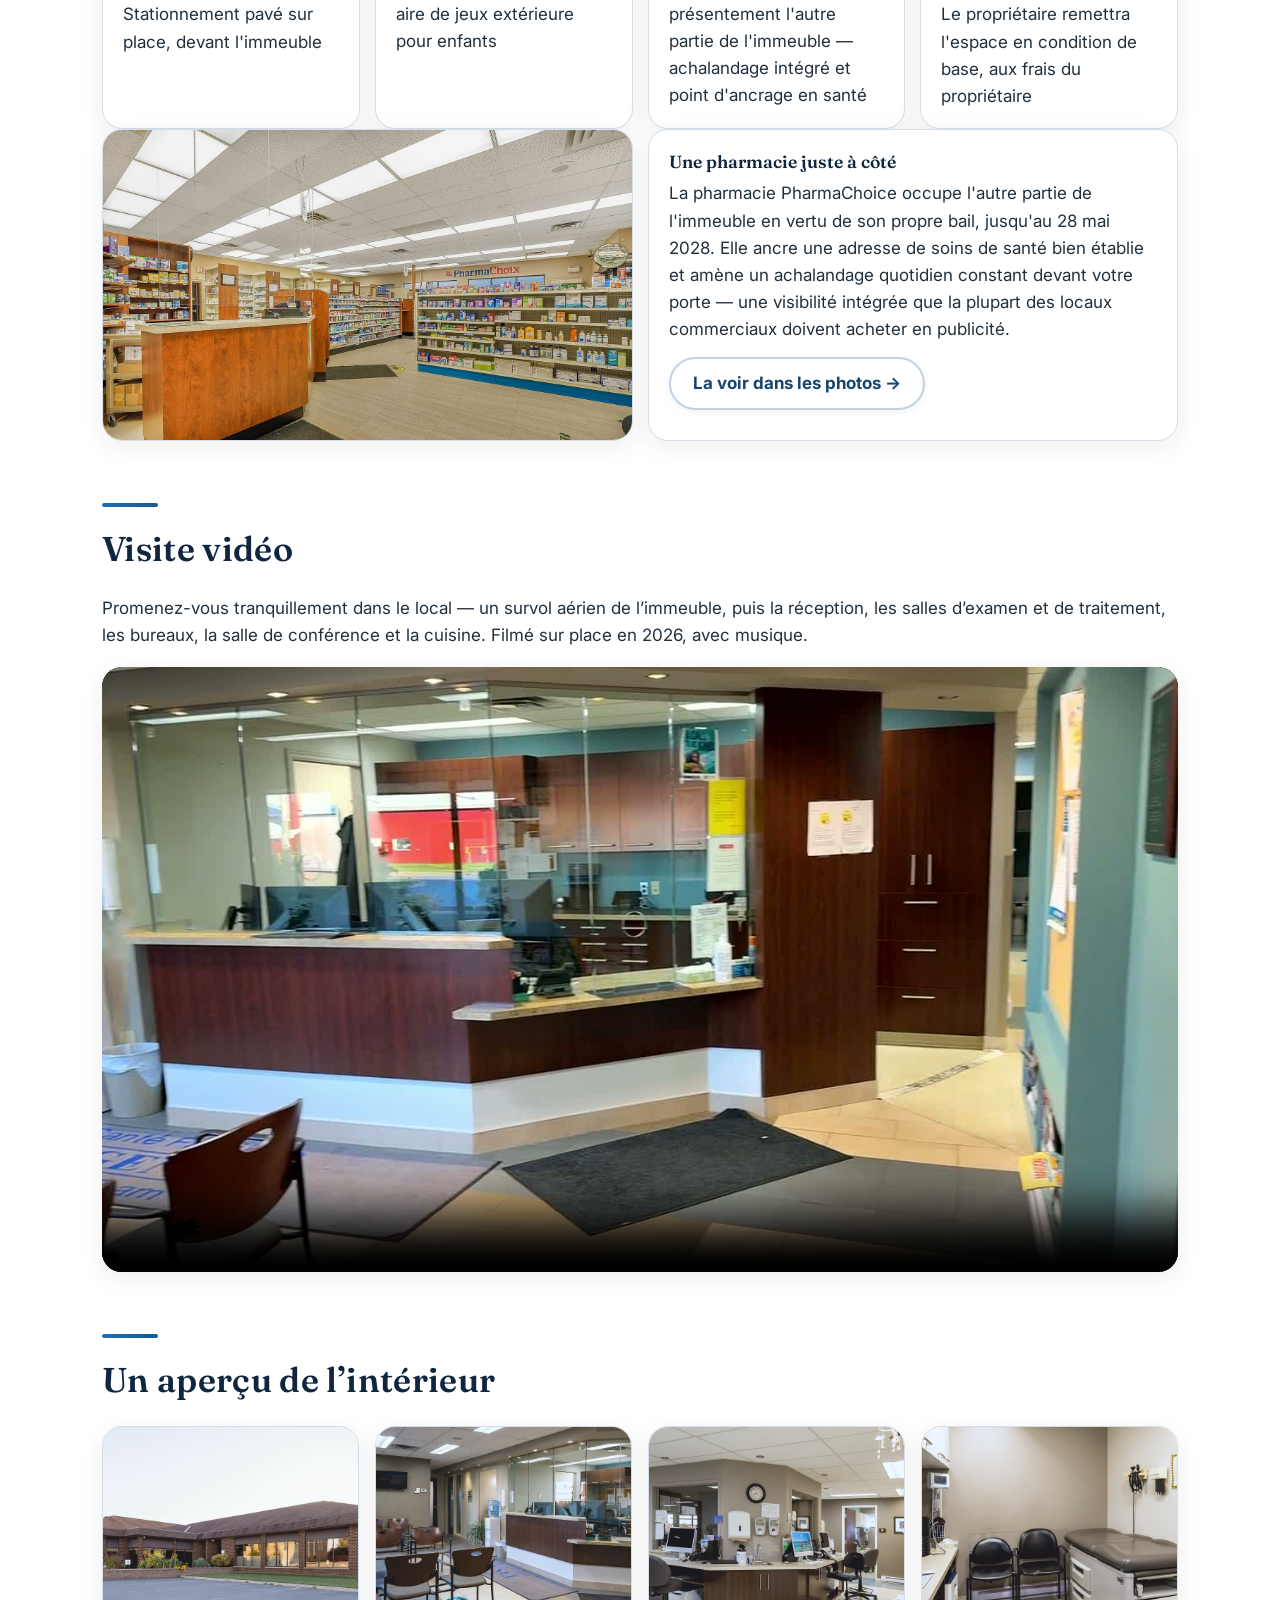
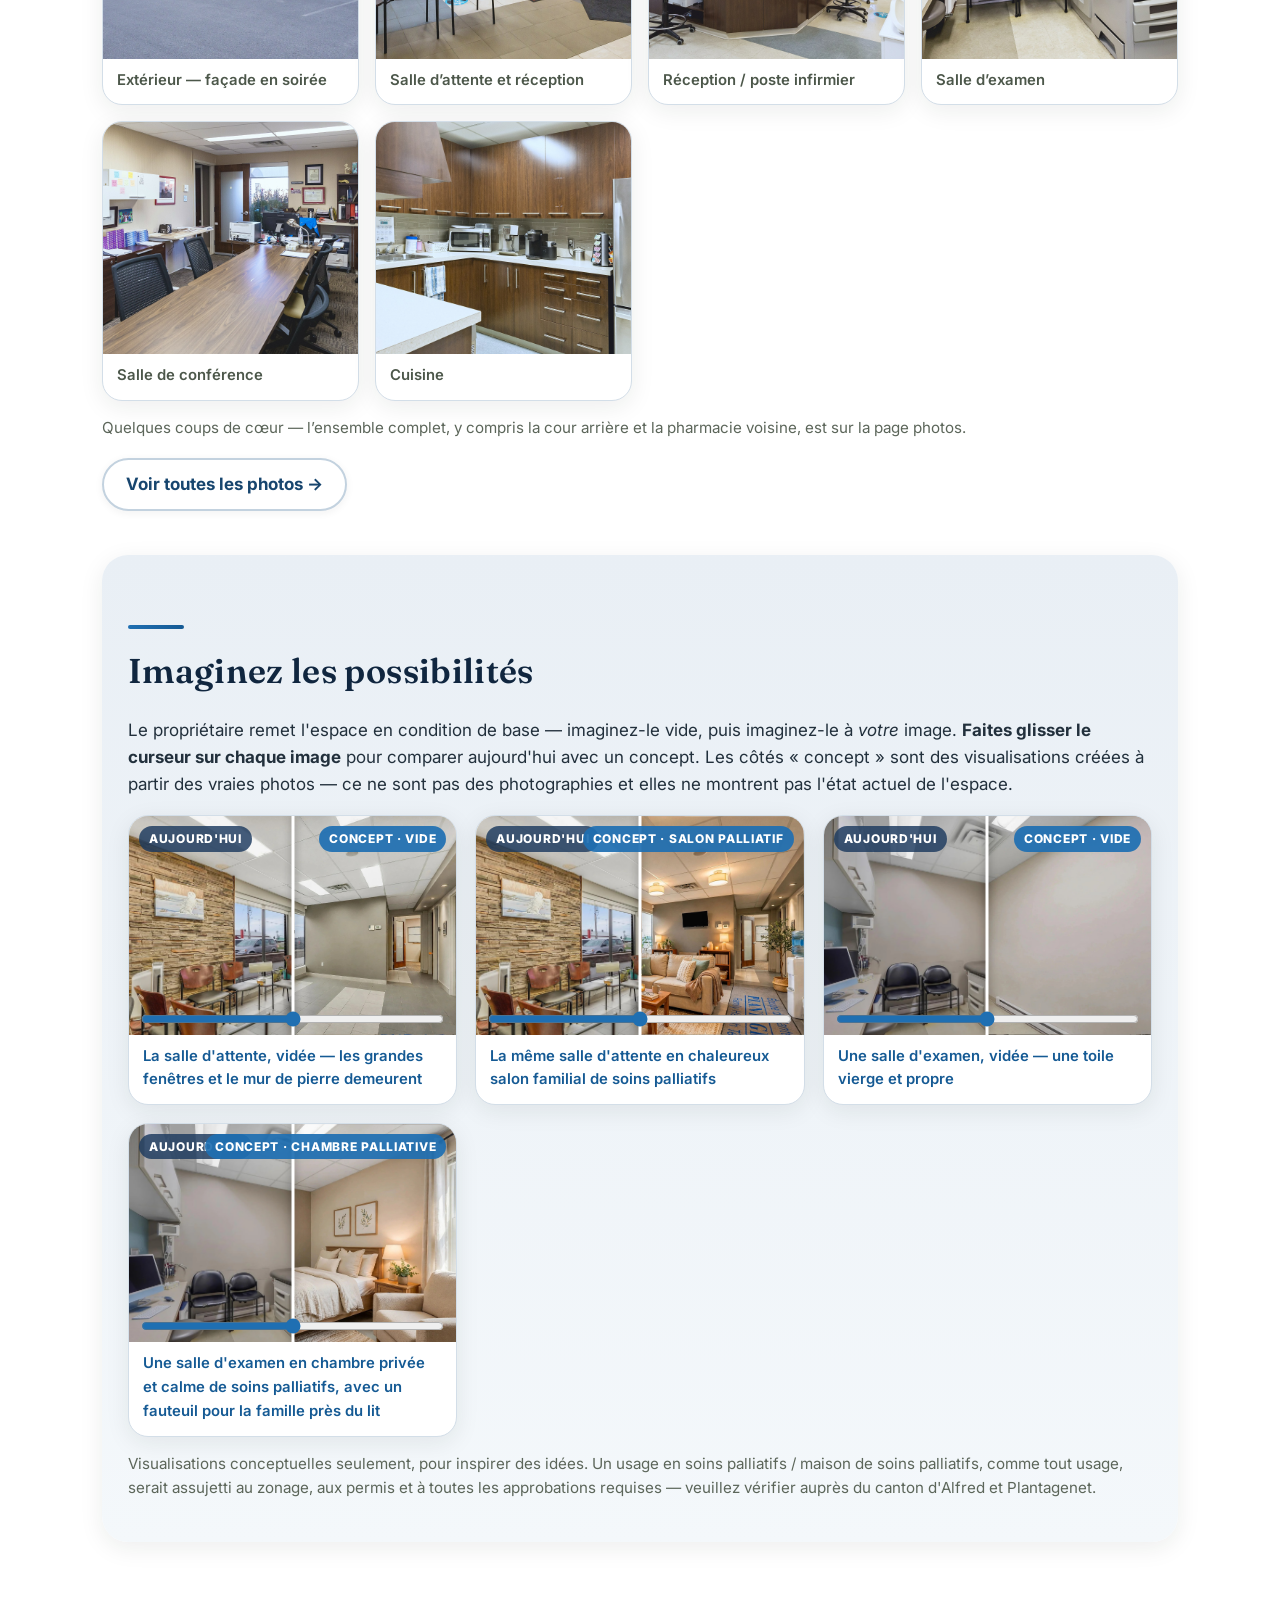
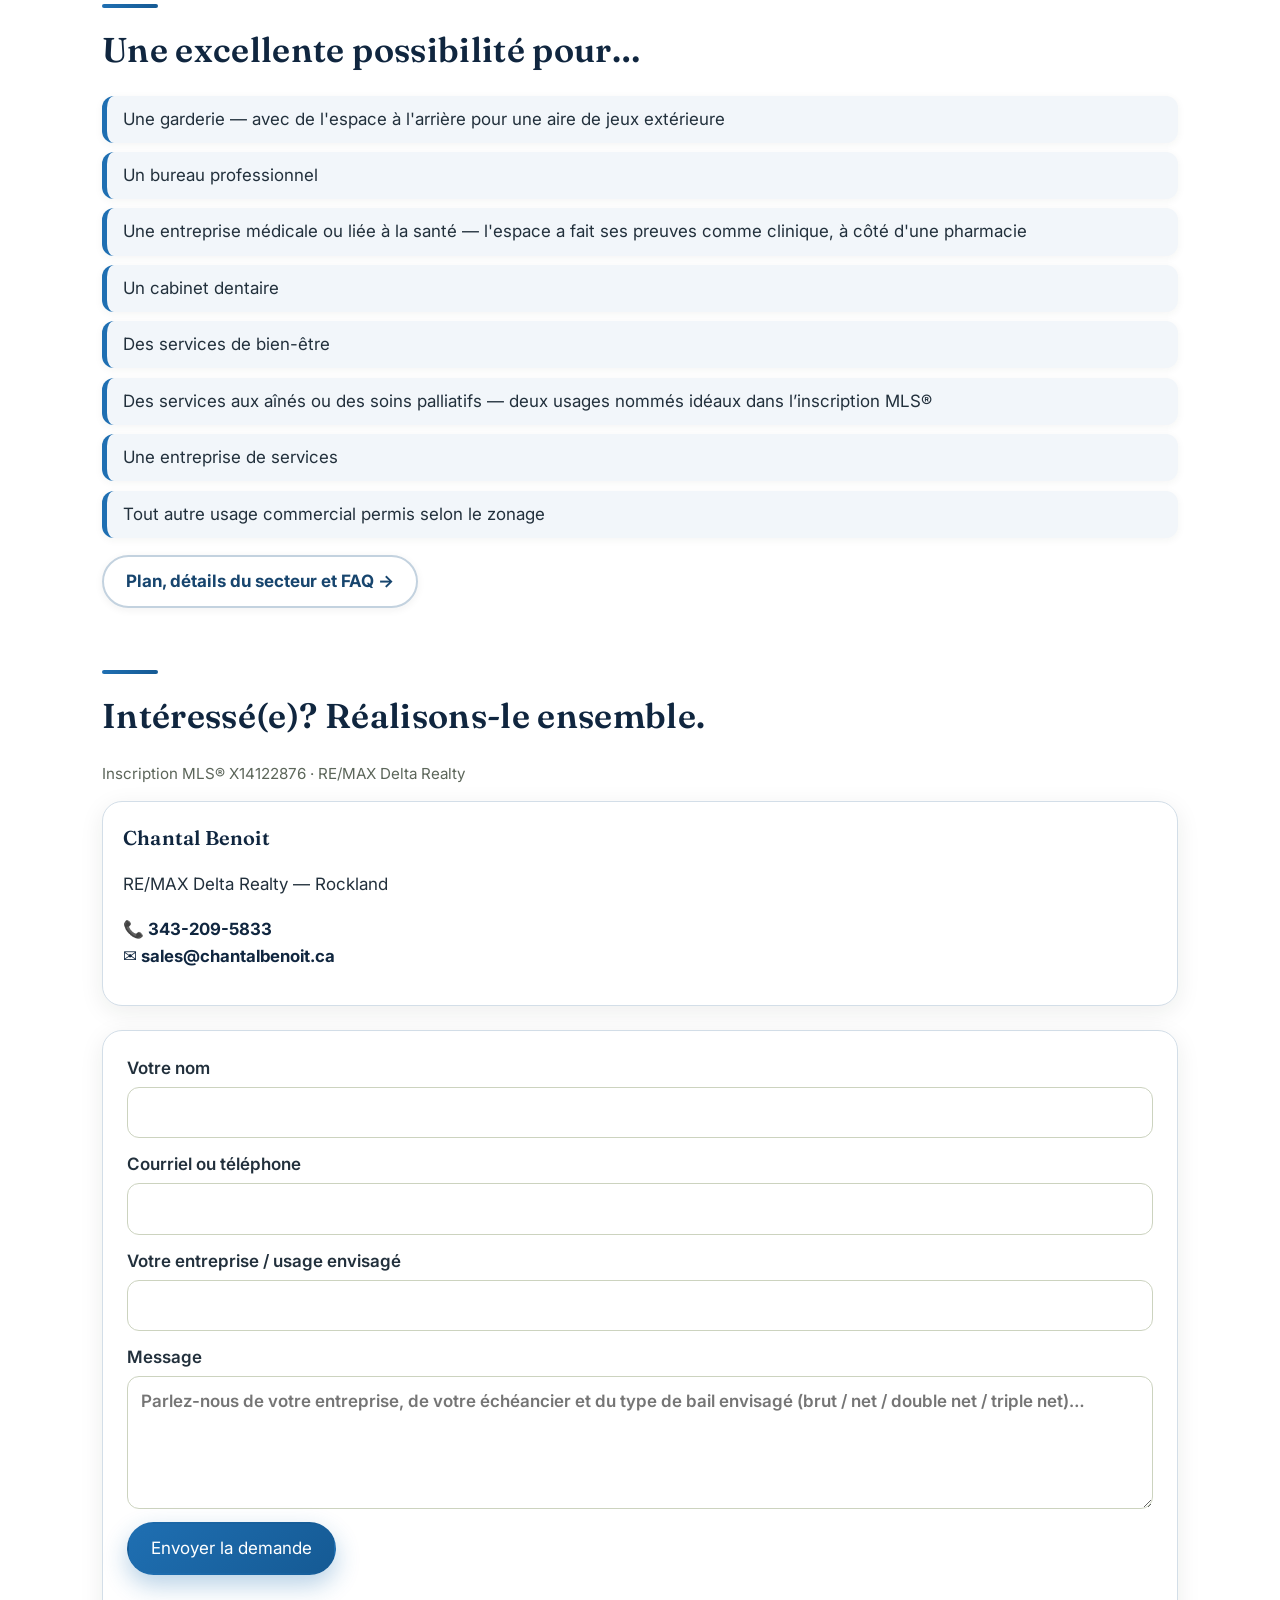
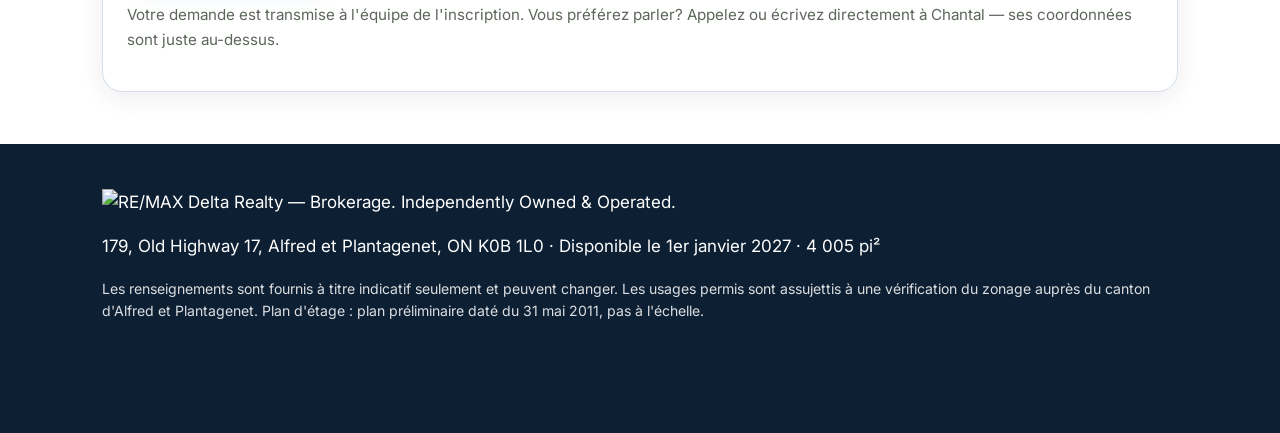
==== commit eab8bcc4: "Add RE/MAX Delta Realty logo to footer" ====
--- a/fr/index.html
+++ b/fr/index.html
@@ -13,8 +13,8 @@
 <meta property="og:type" content="website">
 <meta property="og:title" content="Espace commercial à louer — 179, Old Highway 17, Plantagenet, ON">
 <meta property="og:description" content="4 005 pi² d'espace commercial à louer à Plantagenet, Ontario. Disponible le 1er janvier 2027. Loyer de base 21,50 $/pi² + TVH (bail triple net).">
-<meta property="og:image" content="https://prescott-russell-sites.github.io/179-181-old-highway-17/assets/dan/hero-drone.jpg">
-<meta property="og:url" content="https://prescott-russell-sites.github.io/179-181-old-highway-17/fr/">
+<meta property="og:image" content="https://prescott-russell-sites.github.io/179-old-highway-17/assets/dan/hero-drone.jpg">
+<meta property="og:url" content="https://prescott-russell-sites.github.io/179-old-highway-17/fr/">
 <link rel="preload" as="image" href="../assets/dan/hero-drone.jpg">
 <link rel="stylesheet" href="../assets/style.css">
 </head>
@@ -163,6 +163,7 @@
 
 <footer>
   <div class="wrap">
+    <p class="broker"><img src="../assets/remax-delta-realty.png" alt="RE/MAX Delta Realty — Brokerage. Independently Owned & Operated." width="912" height="430"></p>
     <p>179, Old Highway 17, Alfred et Plantagenet, ON K0B 1L0 · Disponible le 1er janvier 2027 · 4 005 pi²</p>
     <p class="small">Les renseignements sont fournis à titre indicatif seulement et peuvent changer. Les usages permis sont assujettis à une vérification du zonage auprès du canton d'Alfred et Plantagenet. Plan d'étage : plan préliminaire daté du 31 mai 2011, pas à l'échelle.</p>
   </div>
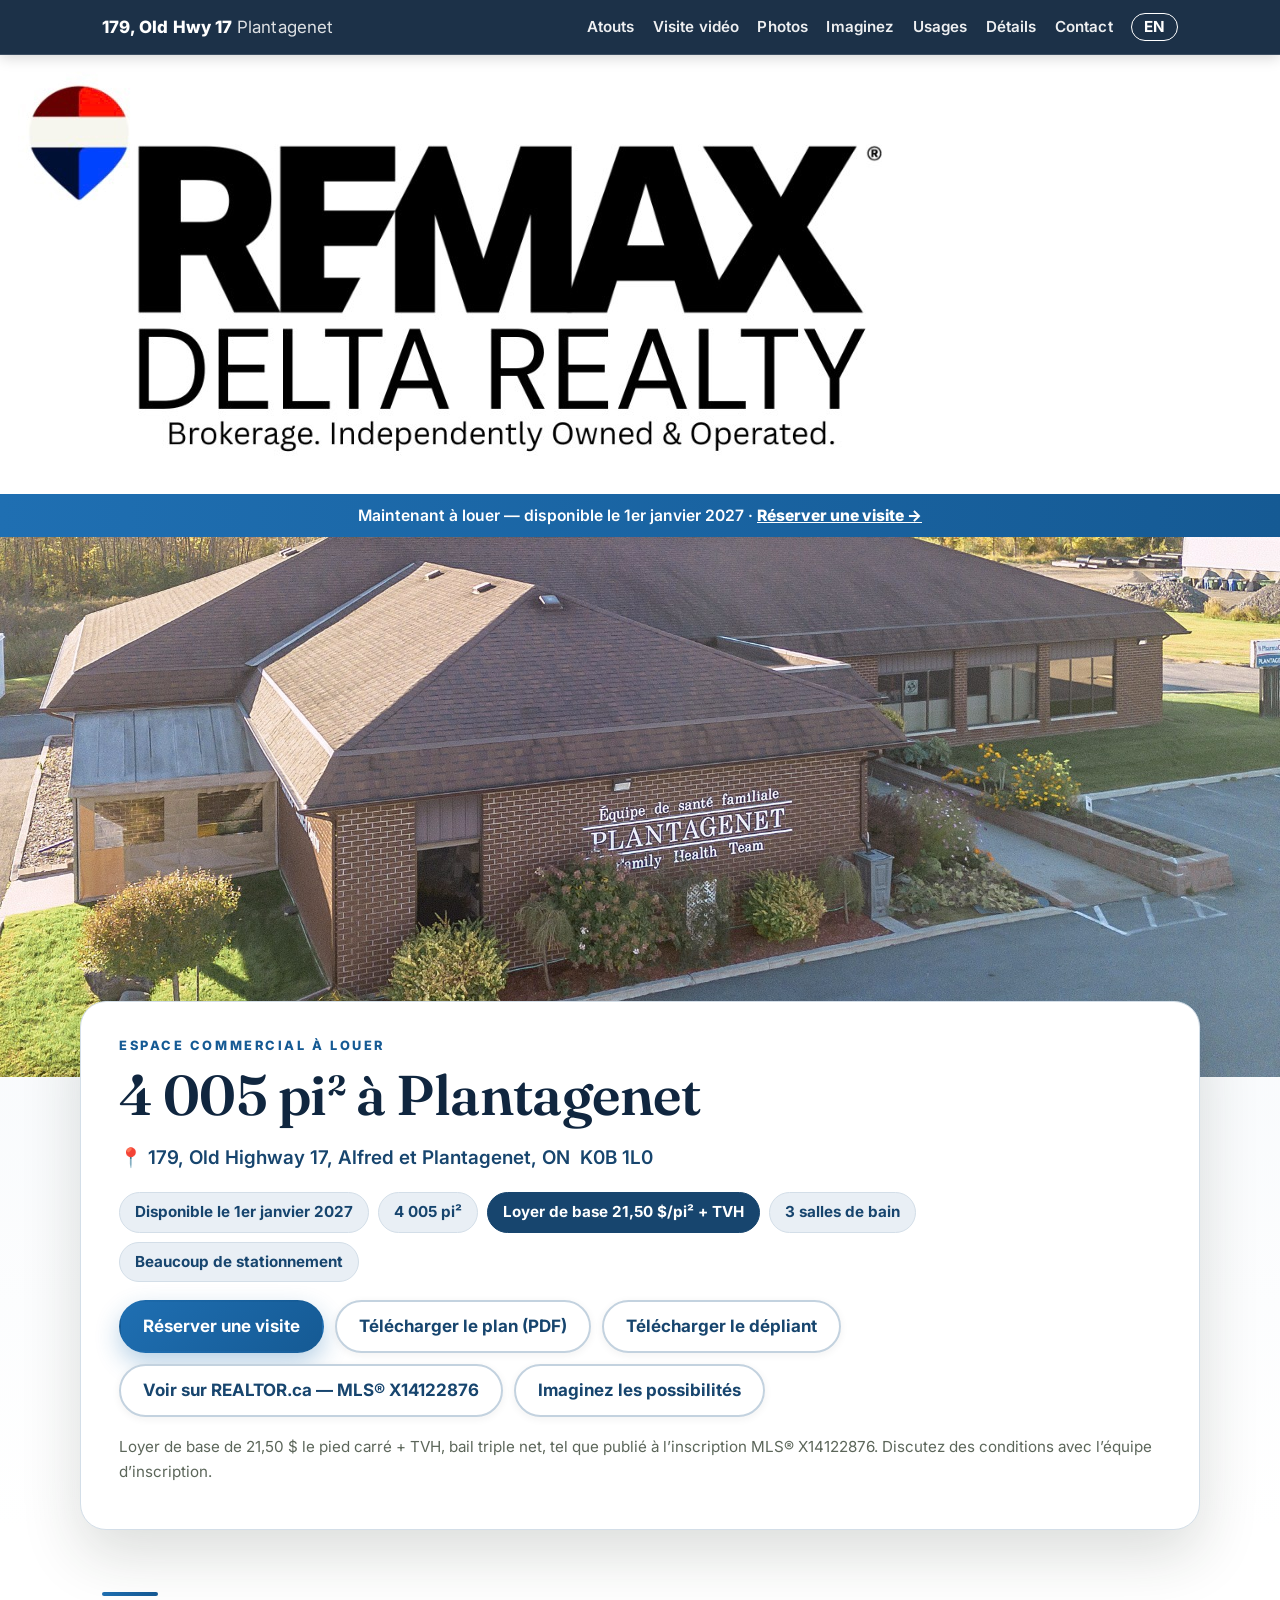
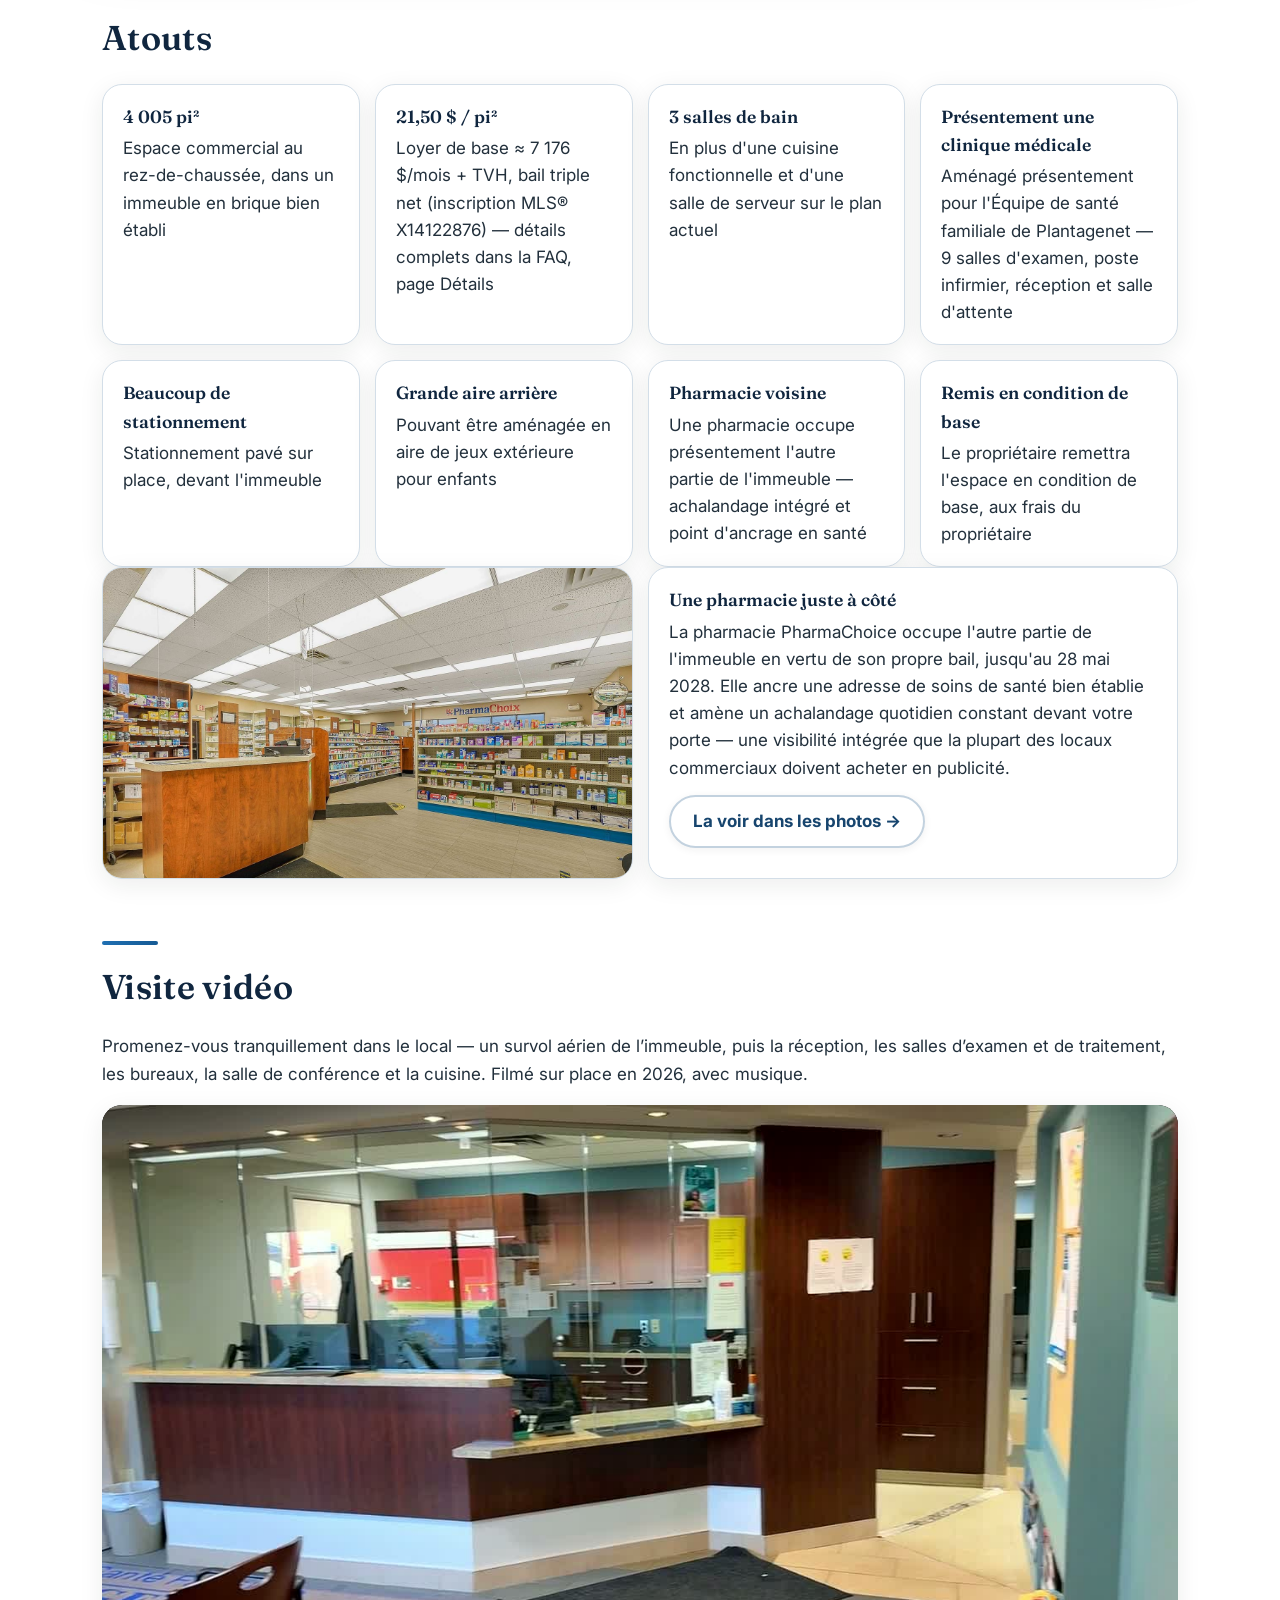
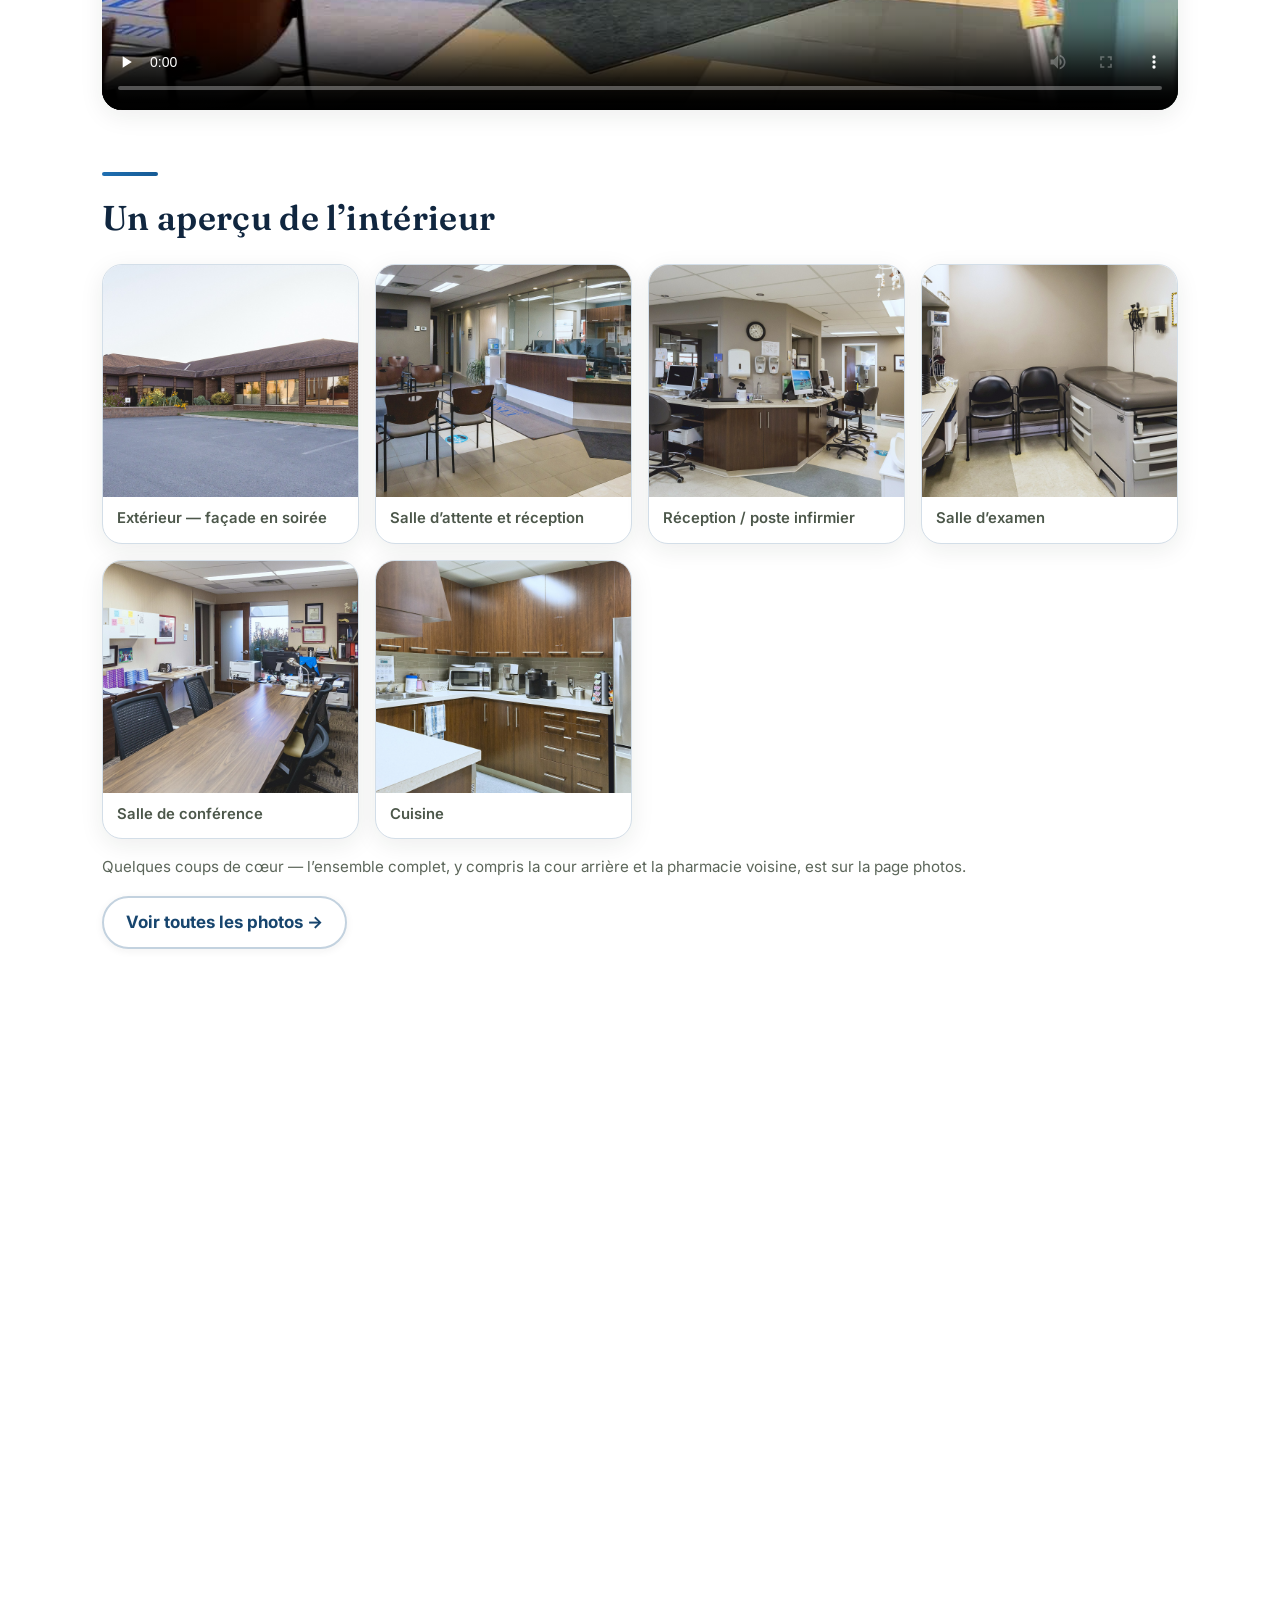
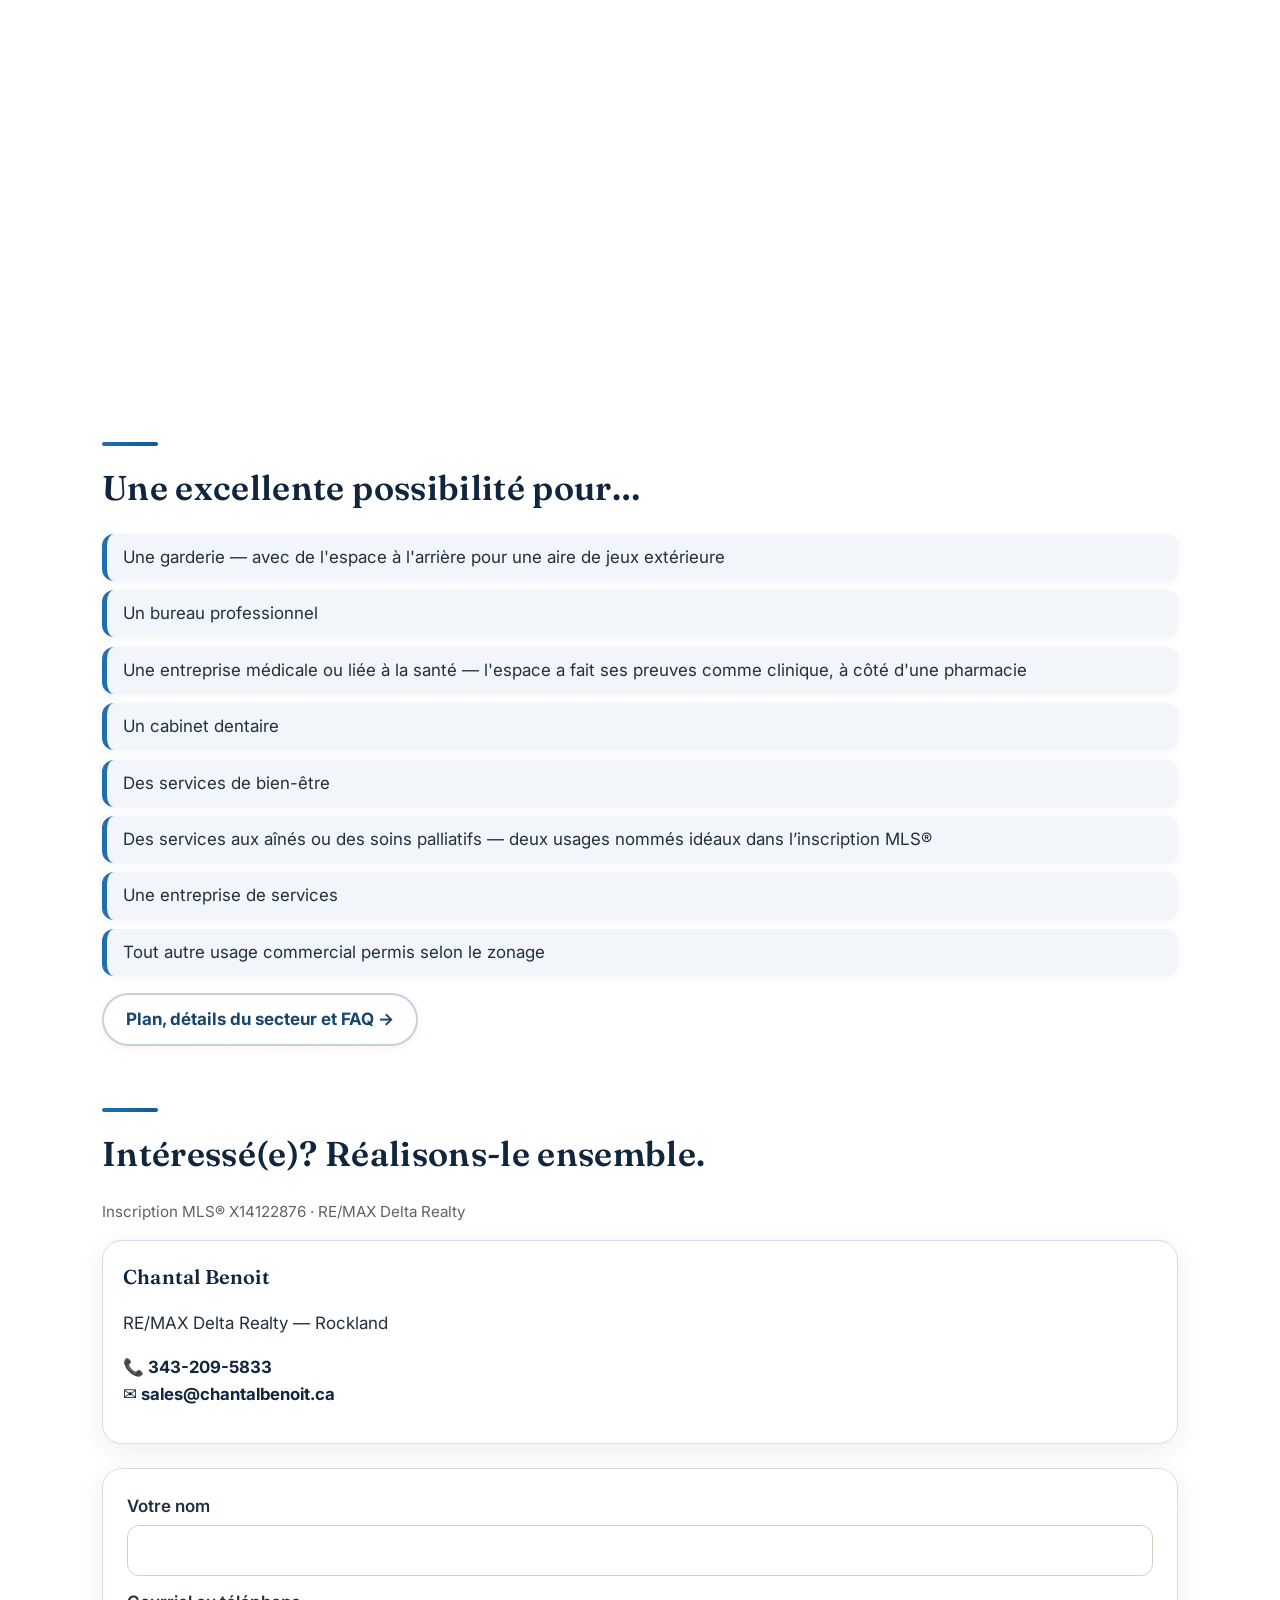
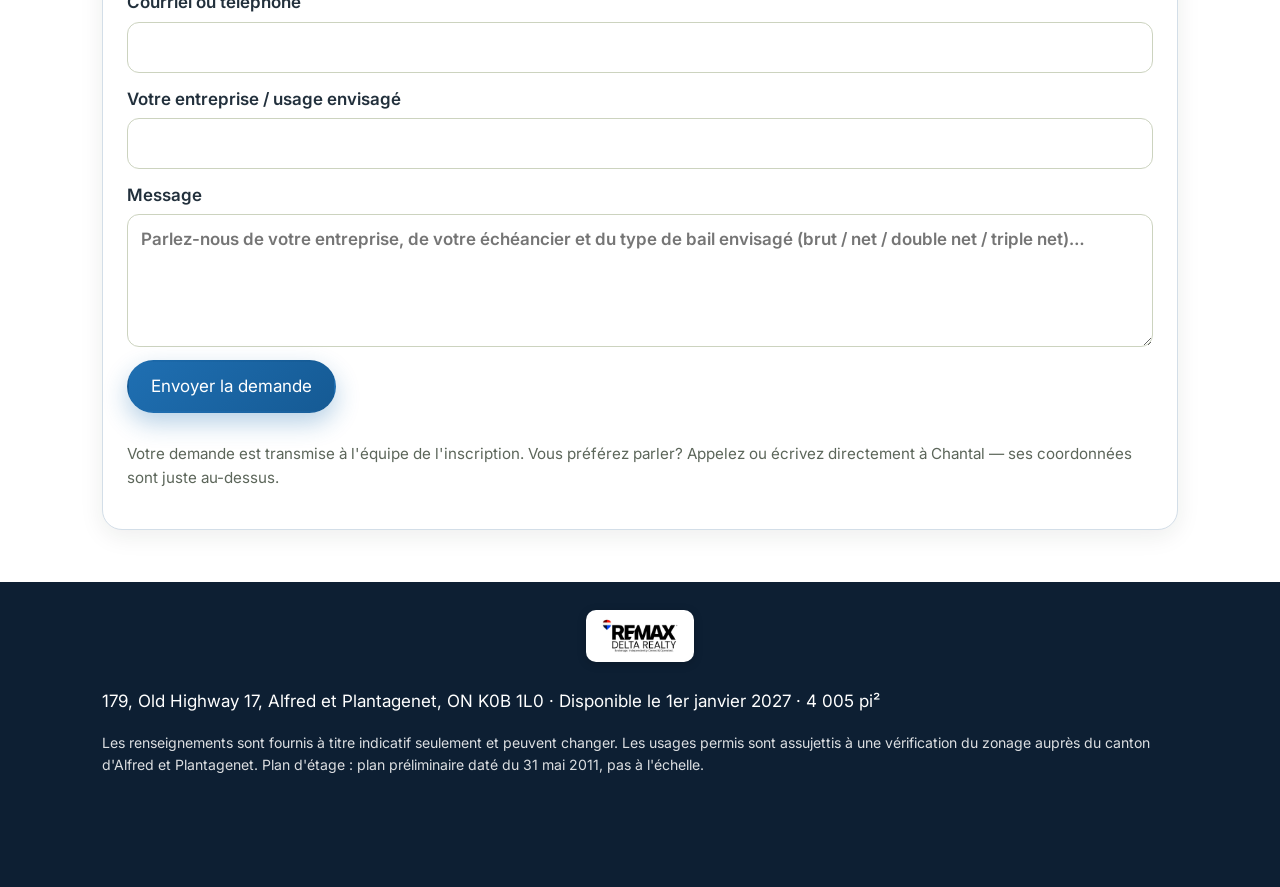
==== commit 92417c6d: "Big RE/MAX Delta Realty logo band at top of every page" ====
--- a/fr/index.html
+++ b/fr/index.html
@@ -28,6 +28,7 @@
     </nav>
   </div>
 </header>
+<div class="brandband"><img src="../assets/remax-delta-realty.png" alt="RE/MAX Delta Realty — Brokerage. Independently Owned & Operated." width="912" height="430"></div>
 <div class="leasebar">Maintenant à louer — disponible le 1er janvier 2027 · <a href="#contact">Réserver une visite →</a></div>
 
 <section class="hero">
--- a/assets/style.css
+++ b/assets/style.css
@@ -176,3 +176,7 @@
 /* ===== v10 final pass (Oct 28, 2026) ===== */
 .leasebar{background:linear-gradient(90deg,var(--accent),var(--accent2));color:#fff;text-align:center;padding:9px 16px;font-weight:600;font-size:.98rem}
 .leasebar a{color:#fff;font-weight:800;text-decoration:underline}
+
+/* ===== v11 brokerage logo (Oct 28, 2026) ===== */
+footer .broker{margin:0 0 14px;text-align:center}
+footer .broker img{height:52px;width:auto;box-sizing:border-box;background:#fff;border-radius:10px;padding:7px 14px;box-shadow:0 2px 10px rgba(0,0,0,.18)}
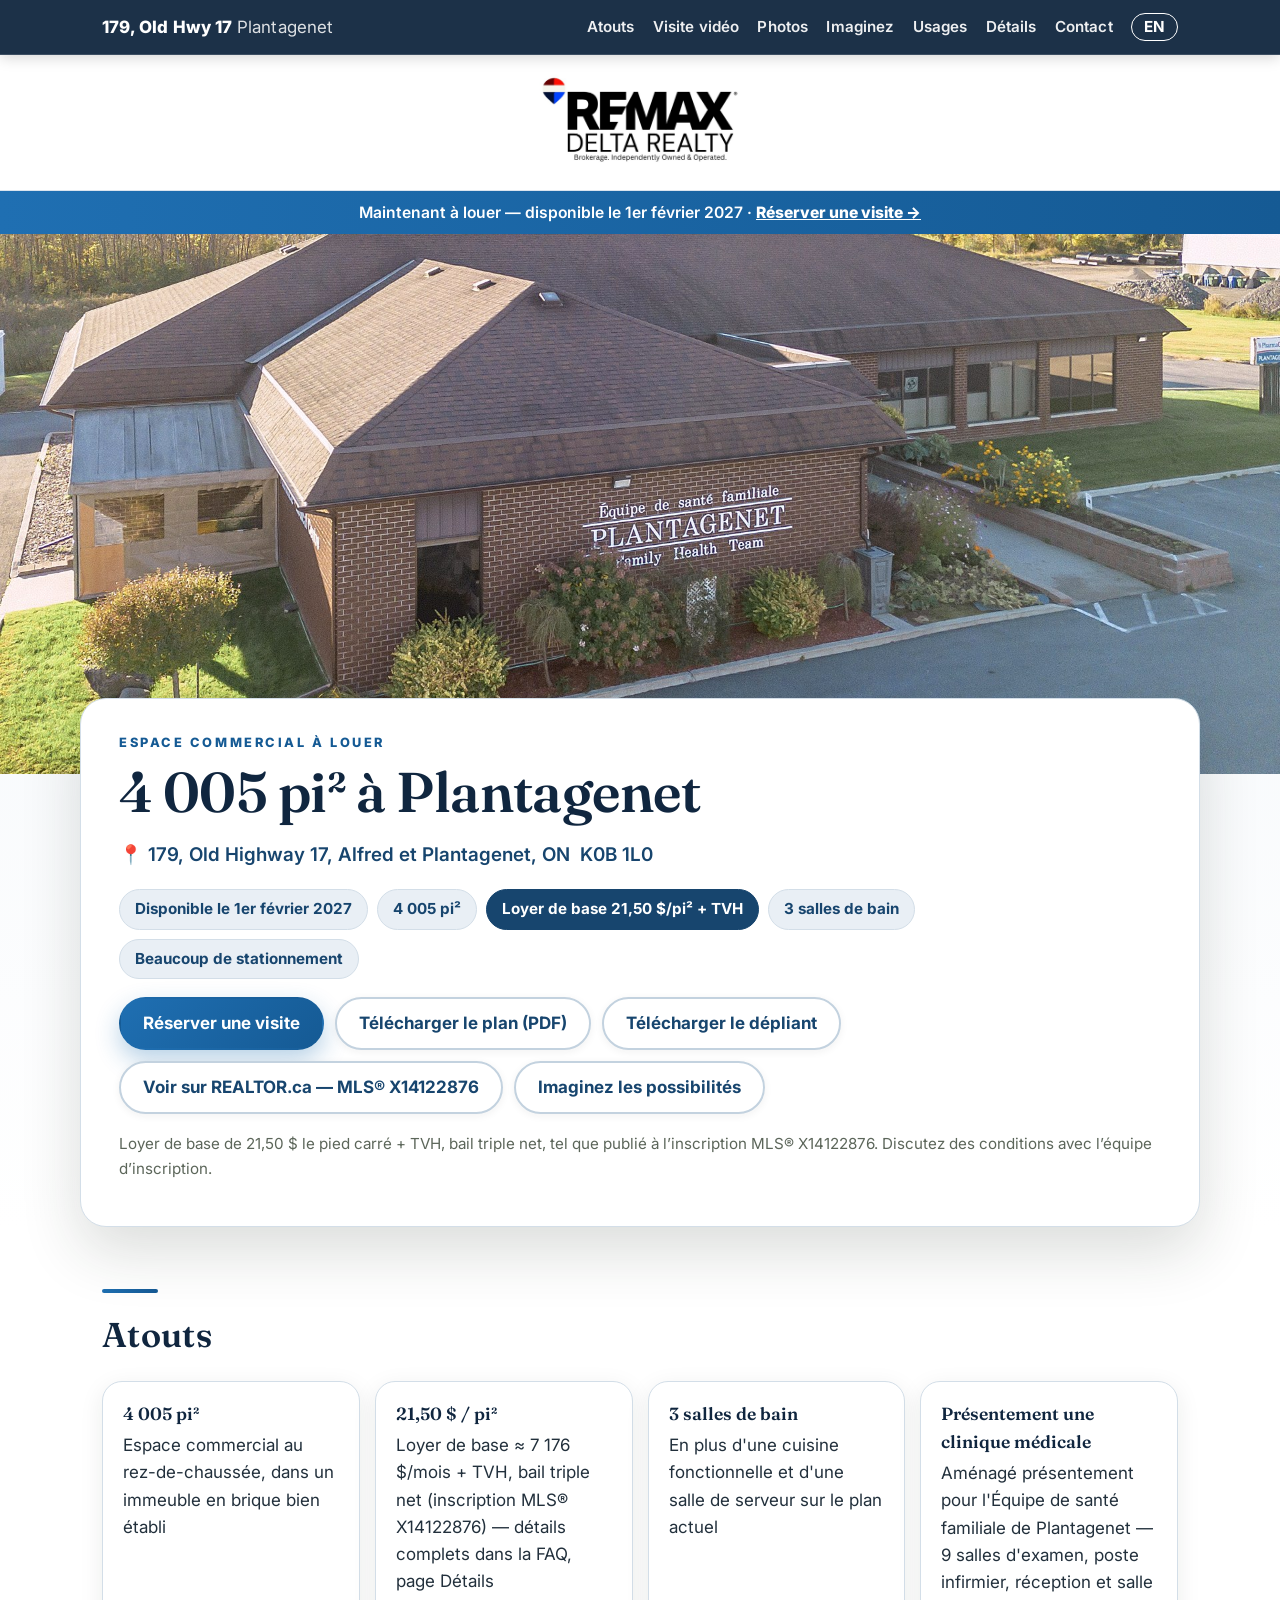
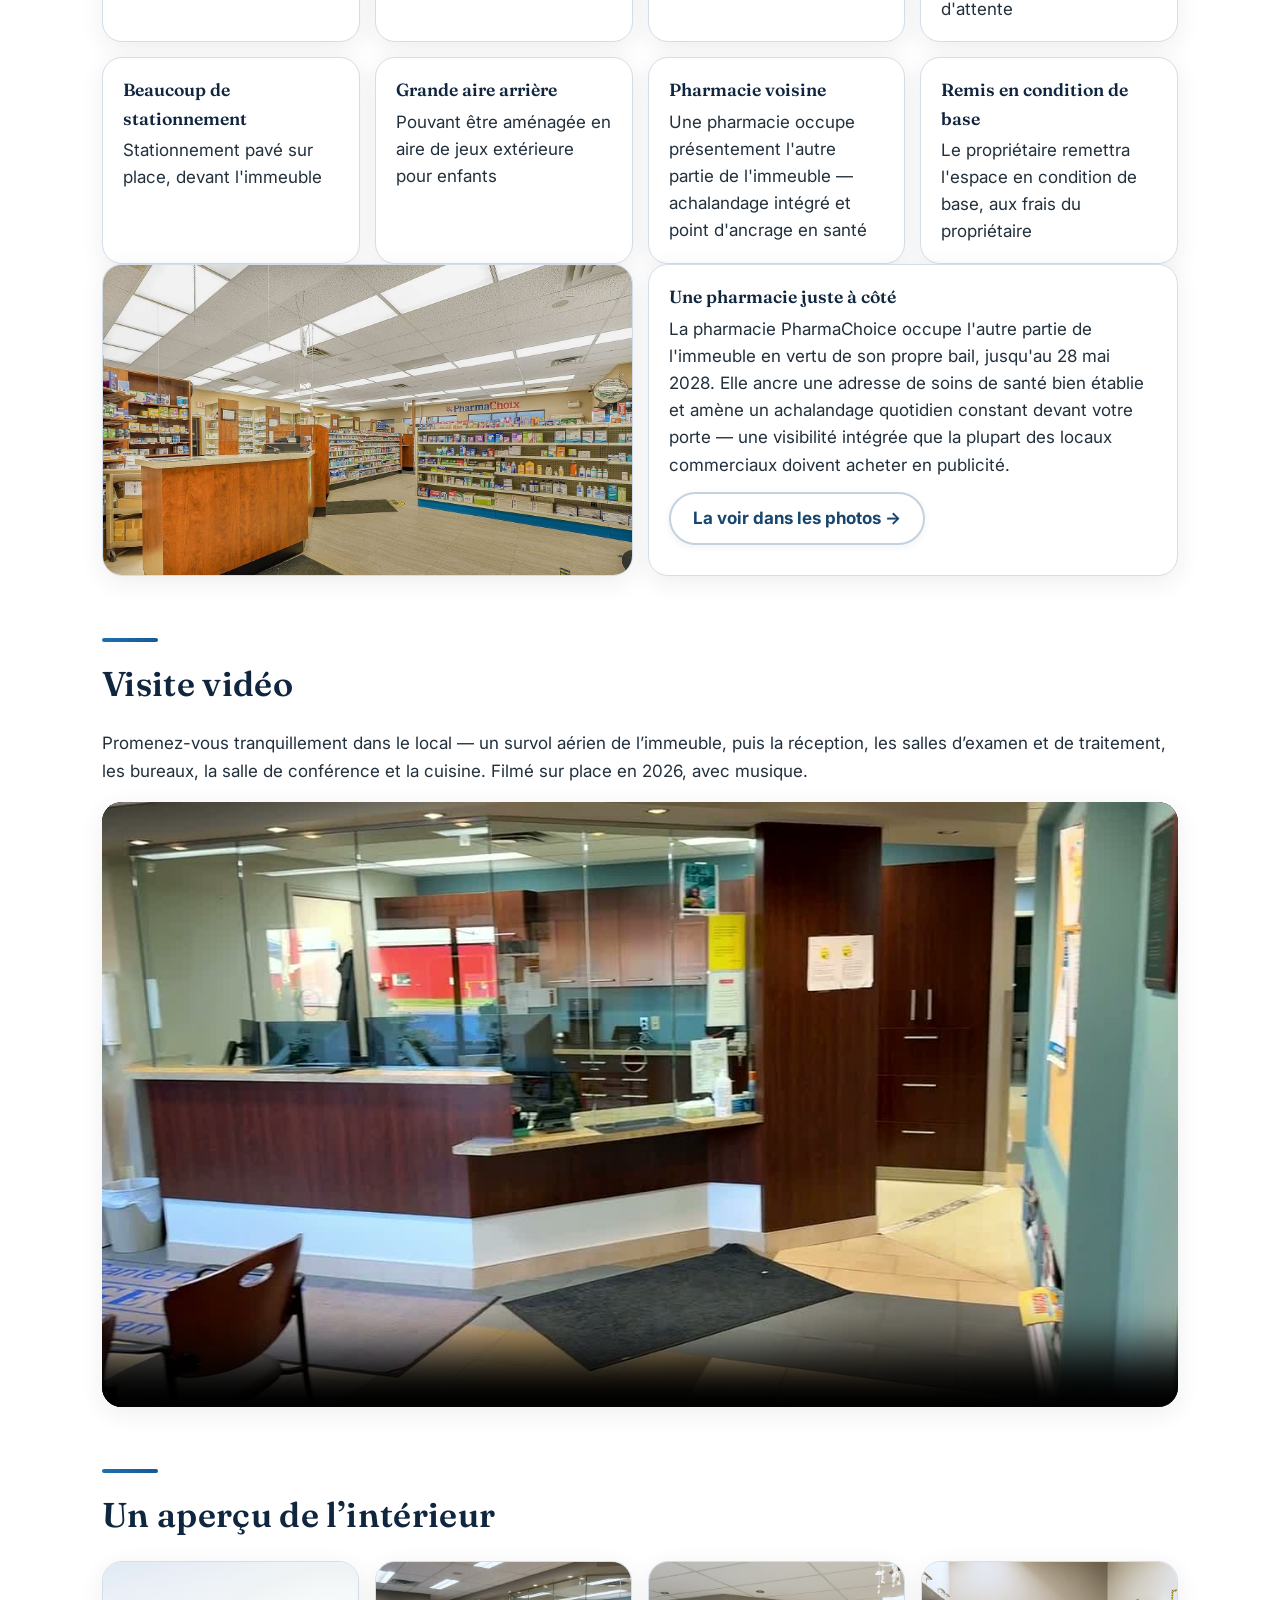
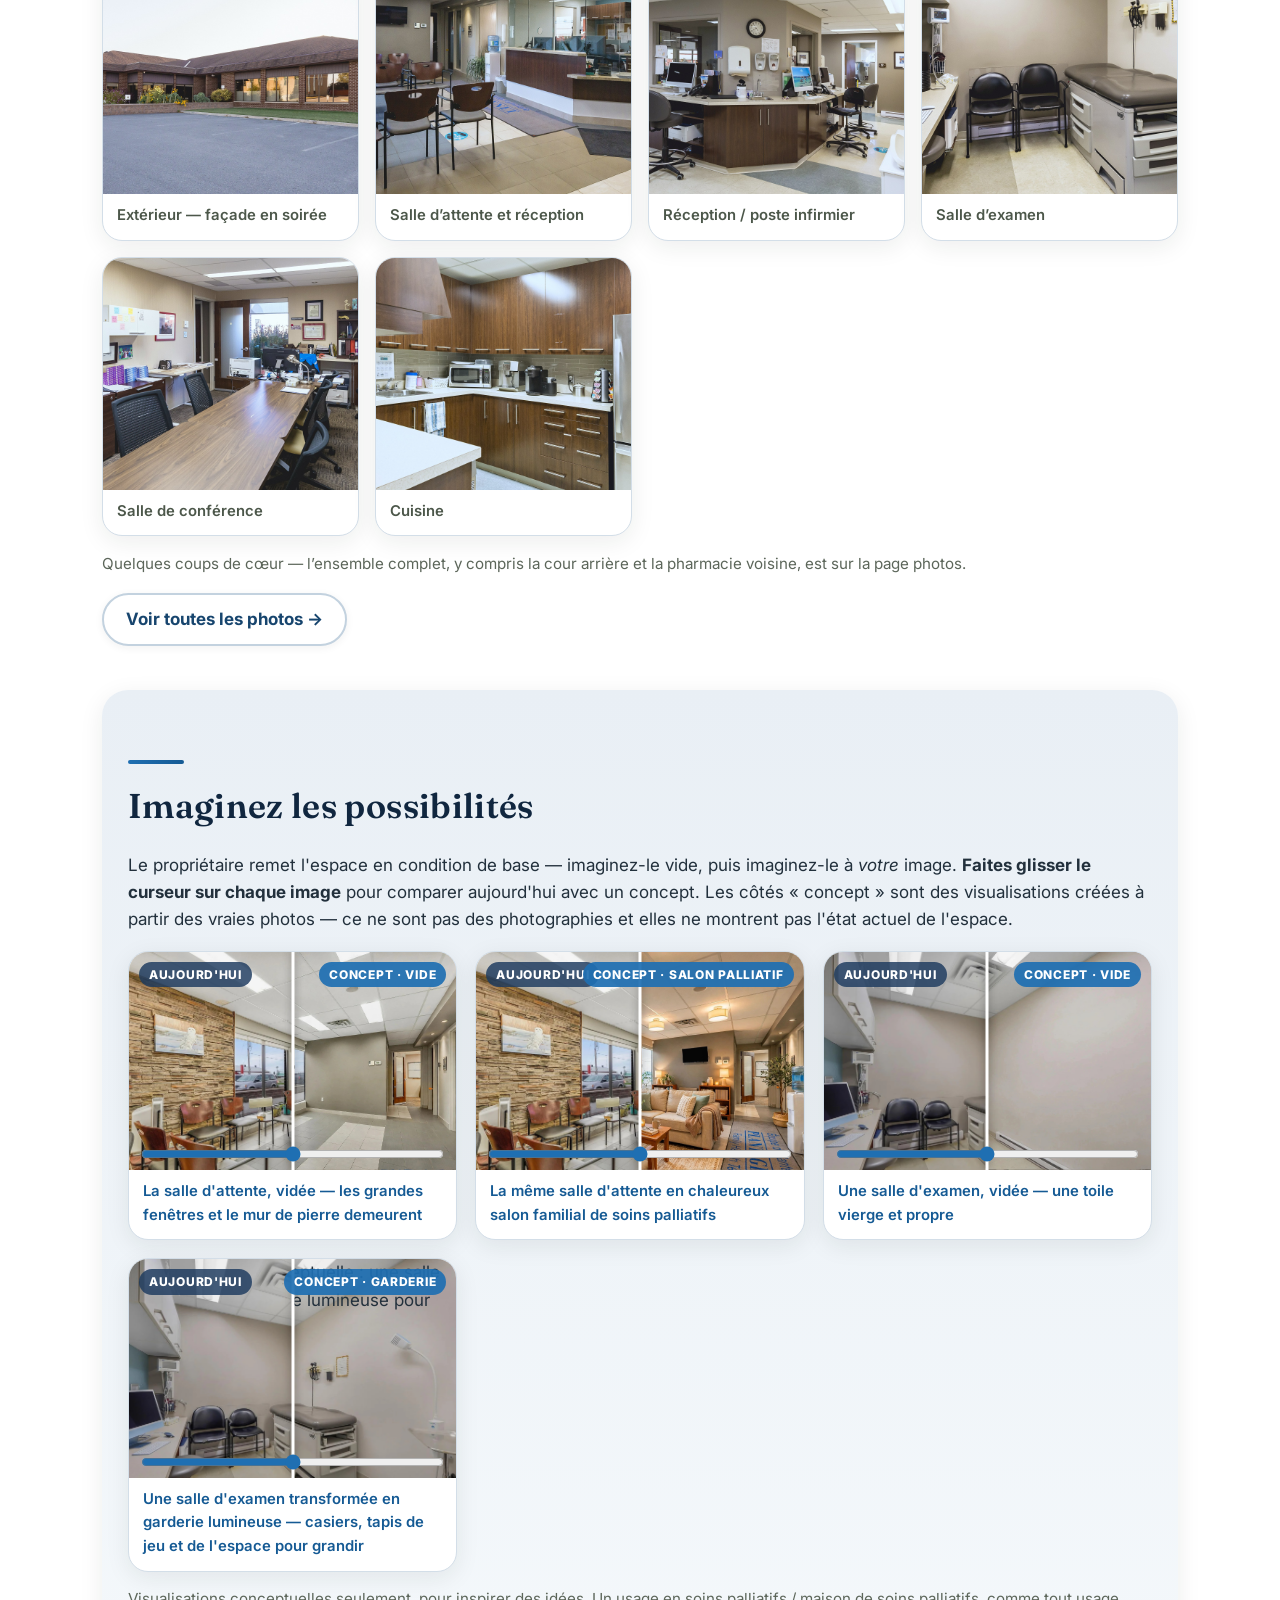
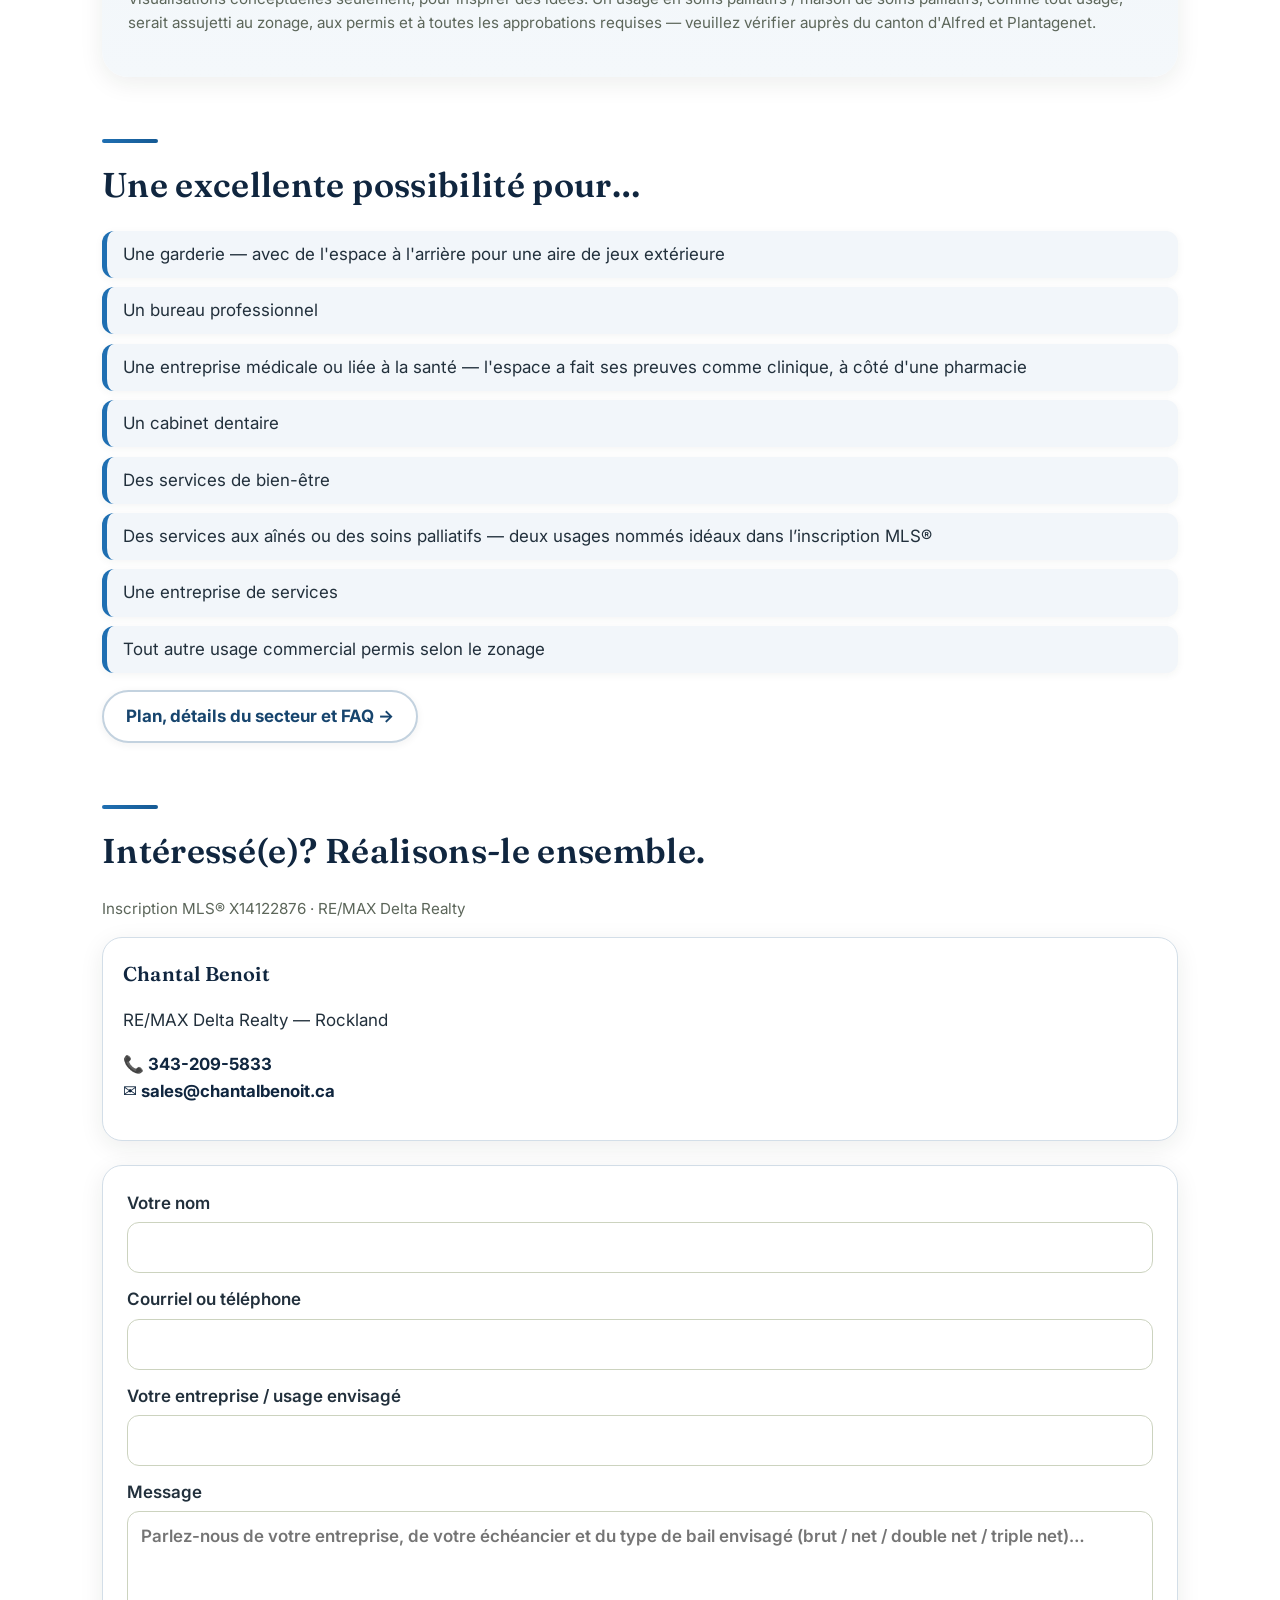
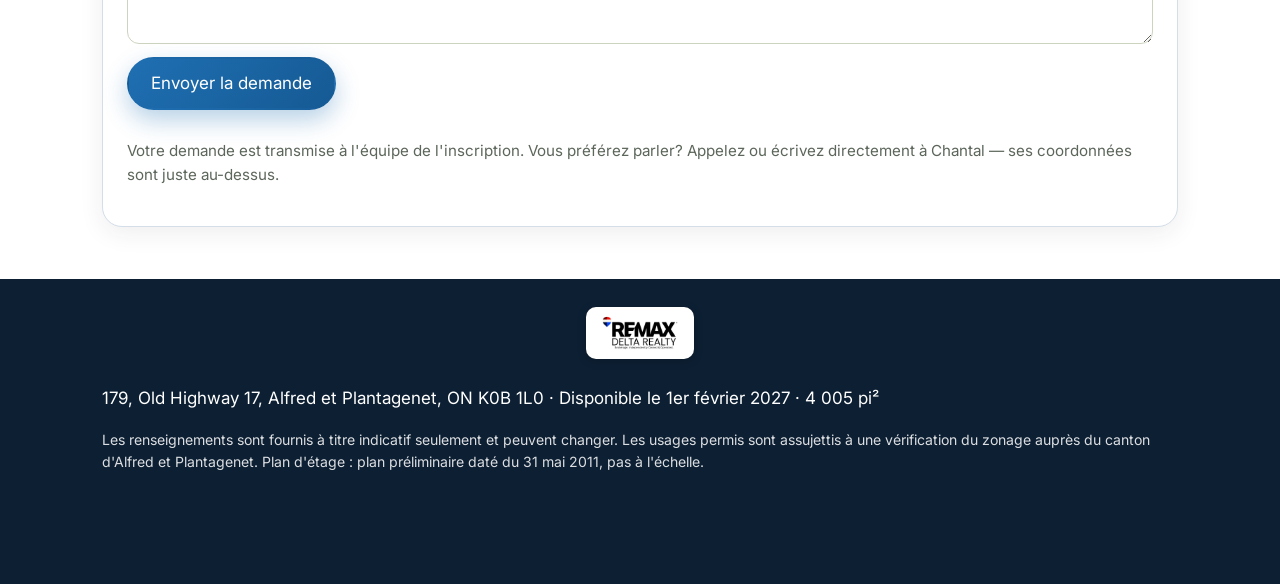
==== commit 476edc3c: "Available February 1, 2027 + daycare concept slider" ====
--- a/fr/index.html
+++ b/fr/index.html
@@ -3,8 +3,8 @@
 <head>
 <meta charset="UTF-8">
 <meta name="viewport" content="width=device-width, initial-scale=1">
-<title>Espace commercial à louer — 179, Old Highway 17, Plantagenet, ON | 4 005 pi² — Disponible le 1er janvier 2027</title>
-<meta name="description" content="4 005 pi² d'espace commercial à louer au 179, Old Highway 17, Alfred et Plantagenet, ON K0B 1L0. Disponible le 1er janvier 2027. 3 salles de bain, cuisine fonctionnelle, beaucoup de stationnement, grande aire arrière. Idéal pour garderie, bureau professionnel, entreprise médicale ou de services. Chantal Benoit 343-209-5833.">
+<title>Espace commercial à louer — 179, Old Highway 17, Plantagenet, ON | 4 005 pi² — Disponible le 1er février 2027</title>
+<meta name="description" content="4 005 pi² d'espace commercial à louer au 179, Old Highway 17, Alfred et Plantagenet, ON K0B 1L0. Disponible le 1er février 2027. 3 salles de bain, cuisine fonctionnelle, beaucoup de stationnement, grande aire arrière. Idéal pour garderie, bureau professionnel, entreprise médicale ou de services. Chantal Benoit 343-209-5833.">
 <link rel="alternate" hreflang="en" href="../">
 <link rel="preconnect" href="https://fonts.googleapis.com">
 <link rel="preconnect" href="https://fonts.gstatic.com" crossorigin>
@@ -12,7 +12,7 @@
 <link rel="icon" href="../assets/favicon.svg" type="image/svg+xml">
 <meta property="og:type" content="website">
 <meta property="og:title" content="Espace commercial à louer — 179, Old Highway 17, Plantagenet, ON">
-<meta property="og:description" content="4 005 pi² d'espace commercial à louer à Plantagenet, Ontario. Disponible le 1er janvier 2027. Loyer de base 21,50 $/pi² + TVH (bail triple net).">
+<meta property="og:description" content="4 005 pi² d'espace commercial à louer à Plantagenet, Ontario. Disponible le 1er février 2027. Loyer de base 21,50 $/pi² + TVH (bail triple net).">
 <meta property="og:image" content="https://prescott-russell-sites.github.io/179-old-highway-17/assets/dan/hero-drone.jpg">
 <meta property="og:url" content="https://prescott-russell-sites.github.io/179-old-highway-17/fr/">
 <link rel="preload" as="image" href="../assets/dan/hero-drone.jpg">
@@ -29,7 +29,7 @@
   </div>
 </header>
 <div class="brandband"><img src="../assets/remax-delta-realty.png" alt="RE/MAX Delta Realty — Brokerage. Independently Owned & Operated." width="912" height="430"></div>
-<div class="leasebar">Maintenant à louer — disponible le 1er janvier 2027 · <a href="#contact">Réserver une visite →</a></div>
+<div class="leasebar">Maintenant à louer — disponible le 1er février 2027 · <a href="#contact">Réserver une visite →</a></div>
 
 <section class="hero">
   <img class="hero-img" src="../assets/dan/hero-drone.jpg" alt="Vue aérienne de l'immeuble commercial en brique au 179, Old Highway 17, Plantagenet — présentement l'Équipe de santé familiale de Plantagenet">
@@ -38,7 +38,7 @@
     <h1>4 005 pi² à Plantagenet</h1>
     <p class="addr">📍 179, Old Highway 17, Alfred et Plantagenet, ON&nbsp; K0B&nbsp;1L0</p>
     <div class="badges">
-      <span>Disponible le 1er janvier 2027</span><span>4 005 pi²</span><span>Loyer de base 21,50 $/pi² + TVH</span><span>3 salles de bain</span><span>Beaucoup de stationnement</span>
+      <span>Disponible le 1er février 2027</span><span>4 005 pi²</span><span>Loyer de base 21,50 $/pi² + TVH</span><span>3 salles de bain</span><span>Beaucoup de stationnement</span>
     </div>
     <div class="cta-row">
       <a class="btn primary" href="#contact">Réserver une visite</a>
@@ -113,8 +113,8 @@
         <figcaption>Une salle d'examen, vidée — une toile vierge et propre</figcaption>
       </figure>
       <figure>
-        <div class="compare"><img src="../assets/photos/exam-room.jpg" alt="Une salle d'examen aujourd'hui"><img class="cmp-top" src="../assets/concepts/palliative-bedroom.jpg" alt="Visualisation conceptuelle : une salle d'examen en chambre privée de soins palliatifs"><span class="cmp-label left">Aujourd'hui</span><span class="cmp-label right">Concept · Chambre palliative</span><input type="range" min="0" max="100" value="50" aria-label="Glisser pour comparer la salle d'examen aujourd'hui avec le concept de chambre de soins palliatifs"></div>
-        <figcaption>Une salle d'examen en chambre privée et calme de soins palliatifs, avec un fauteuil pour la famille près du lit</figcaption>
+        <div class="compare"><img src="../assets/photos/exam-room.jpg" alt="Une salle d'examen aujourd'hui"><img class="cmp-top" src="../assets/concepts/daycare-room.jpg" alt="Visualisation conceptuelle : une salle d'examen en garderie lumineuse pour enfants"><span class="cmp-label left">Aujourd'hui</span><span class="cmp-label right">Concept · Garderie</span><input type="range" min="0" max="100" value="50" aria-label="Glisser pour comparer la salle d'examen aujourd'hui avec le concept de garderie"></div>
+        <figcaption>Une salle d'examen transformée en garderie lumineuse — casiers, tapis de jeu et de l'espace pour grandir</figcaption>
       </figure>
     </div>
     <p class="note">Visualisations conceptuelles seulement, pour inspirer des idées. Un usage en soins palliatifs / maison de soins palliatifs, comme tout usage, serait assujetti au zonage, aux permis et à toutes les approbations requises — veuillez vérifier auprès du canton d'Alfred et Plantagenet.</p>
@@ -165,7 +165,7 @@
 <footer>
   <div class="wrap">
     <p class="broker"><img src="../assets/remax-delta-realty.png" alt="RE/MAX Delta Realty — Brokerage. Independently Owned & Operated." width="912" height="430"></p>
-    <p>179, Old Highway 17, Alfred et Plantagenet, ON K0B 1L0 · Disponible le 1er janvier 2027 · 4 005 pi²</p>
+    <p>179, Old Highway 17, Alfred et Plantagenet, ON K0B 1L0 · Disponible le 1er février 2027 · 4 005 pi²</p>
     <p class="small">Les renseignements sont fournis à titre indicatif seulement et peuvent changer. Les usages permis sont assujettis à une vérification du zonage auprès du canton d'Alfred et Plantagenet. Plan d'étage : plan préliminaire daté du 31 mai 2011, pas à l'échelle.</p>
   </div>
 </footer>
--- a/assets/style.css
+++ b/assets/style.css
@@ -180,3 +180,8 @@
 /* ===== v11 brokerage logo (Oct 28, 2026) ===== */
 footer .broker{margin:0 0 14px;text-align:center}
 footer .broker img{height:52px;width:auto;box-sizing:border-box;background:#fff;border-radius:10px;padding:7px 14px;box-shadow:0 2px 10px rgba(0,0,0,.18)}
+
+/* ===== v12 top brand band (Oct 29, 2026) ===== */
+.brandband{background:#fff;border-bottom:1px solid #dbe4ee;text-align:center;padding:16px 16px 12px}
+.brandband img{height:98px;width:auto;max-width:86vw}
+@media (max-width:640px){.brandband img{height:66px}}
